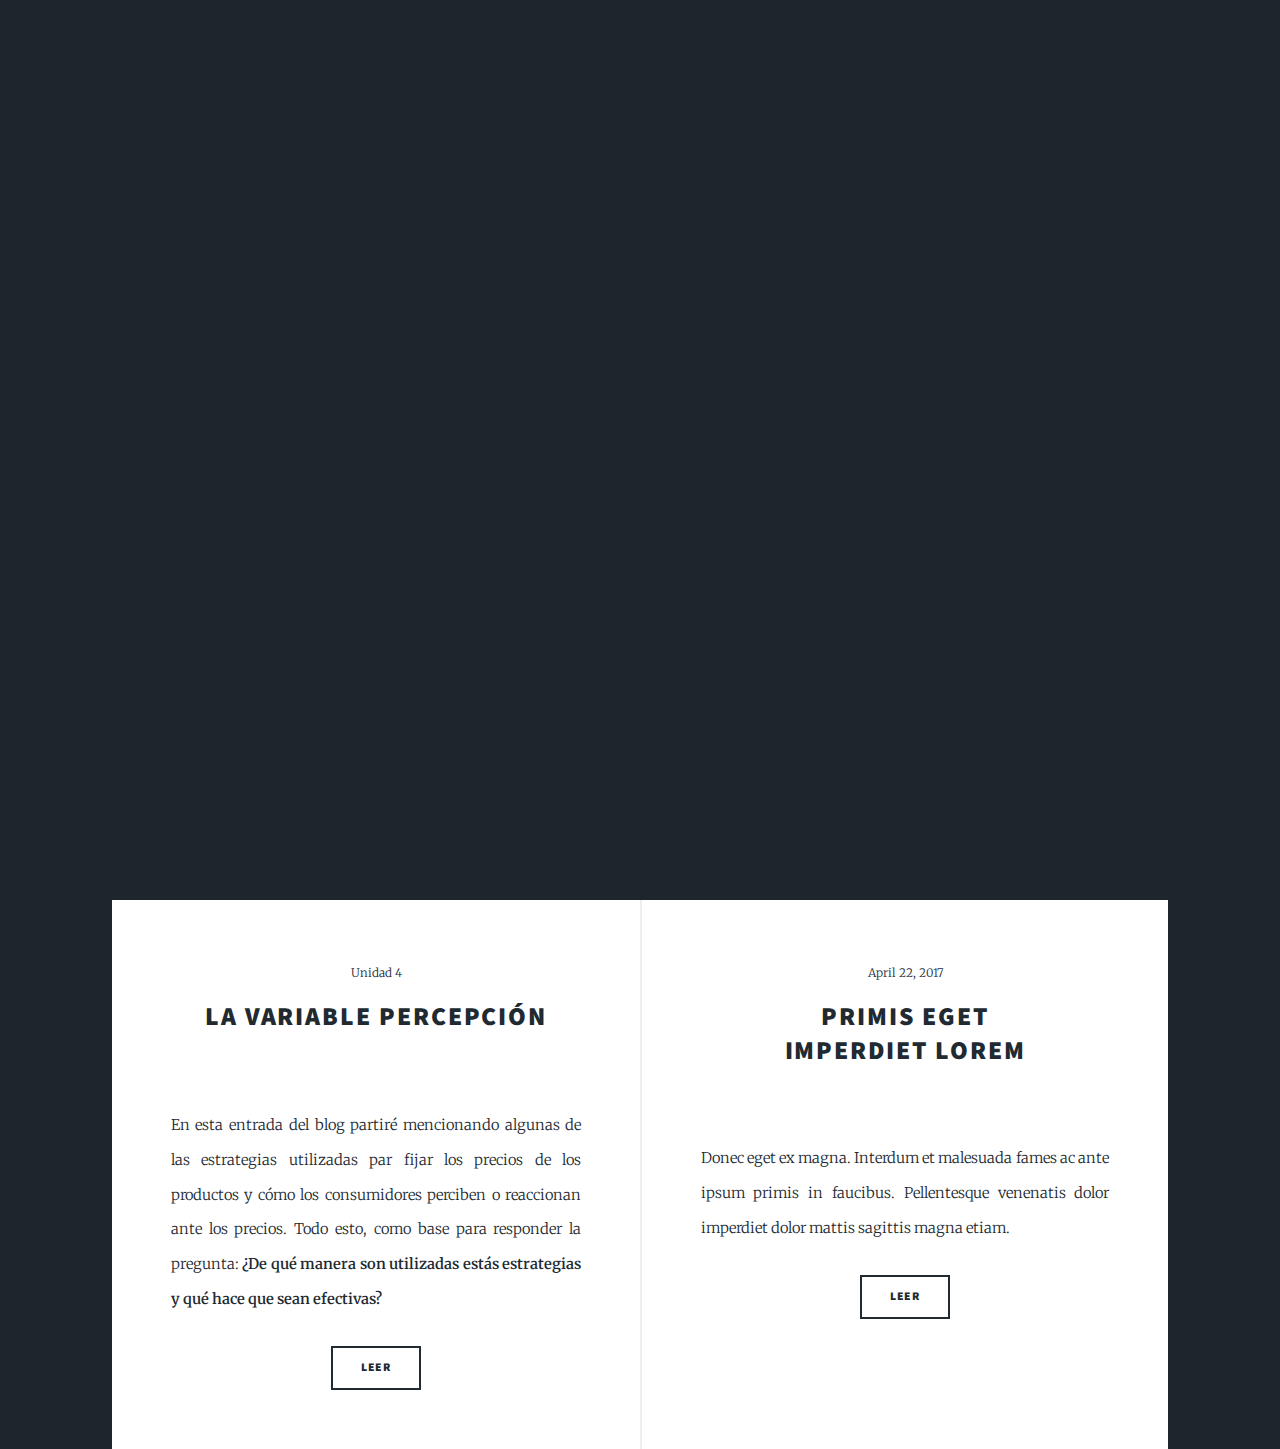
==== index.html @ 3e62e1c7 "begin writing a post" ====
<!DOCTYPE html>
<!--
	Massively by HTML5 UP
	html5up.net | @ajlkn
	Free for personal and commercial use under the CCA 3.0 license (html5up.net/license)
-->
<html>
  <head>
    <title>Laura Salazar</title>
    <meta charset="utf-8" />
    <meta
      name="viewport"
      content="width=device-width, initial-scale=1, user-scalable=no"
    />
    <link rel="stylesheet" href="assets/css/main.css" />
    <noscript
      ><link rel="stylesheet" href="assets/css/noscript.css"
    /></noscript>
  </head>
  <body class="is-preload">
    <!-- Wrapper -->
    <div id="wrapper" class="fade-in">
      <!-- Intro -->
      <div id="intro">
        <h1>
          Psicología y consumo
		</h1>
		<h2>Bitácora</h2>
        <p>
          <i>Laura Salazar</i> 
        </p>
        <ul class="actions">
          <li>
            <a
              href="#header"
              class="button icon solid solo fa-arrow-down scrolly"
              >Leer</a
            >
          </li>
        </ul>
      </div>

      <!-- Header -->
      <header id="header">
        <a href="index.html" class="logo">Bitácora</a>
      </header>

      <!-- Nav -->
      <nav id="nav">
        <ul class="links">
          <li class="active"><a href="index.html">This is Massively</a></li>
          <li><a href="generic.html">Generic Page</a></li>
        </ul>
        <ul class="icons">
          <li>
            <a href="#" class="icon brands fa-facebook-f"
              ><span class="label">Facebook</span></a
            >
          </li>
          <li>
            <a href="#" class="icon brands fa-instagram"
              ><span class="label">Instagram</span></a
            >
          </li>
          <li>
            <a href="#" class="icon brands fa-behance"
              ><span class="label">Behance</span></a
            >
          </li>
        </ul>
      </nav>

      <!-- Main -->
      <div id="main">
        <!-- Posts -->
        <section class="posts">
          <article>
            <header>
              <span class="date">Unidad 4</span>
              <h2>
                <a href="percepcion.html"
                  >La variable percepción<br />
                  </a
                >
              </h2>
            </header>
            <a href="percepcion.html" class="image fit"
              ><img src="images/pic02.jpg" alt=""
            /></a>
            <p>
              En esta entrada del blog partiré mencionando algunas de las estrategias utilizadas par fijar los precios de los productos y cómo los consumidores perciben o reaccionan ante los precios. Todo esto, como base para responder la pregunta:
              <strong>
              ¿De qué manera son utilizadas estás estrategias y qué hace que sean efectivas?</strong>

            </p>
            <ul class="actions special">
              <li><a href="percepcion.html" class="button">Leer</a></li>
            </ul>
          </article>
          <article>
            <header>
              <span class="date">April 22, 2017</span>
              <h2>
                <a href="#"
                  >Primis eget<br />
                  imperdiet lorem</a
                >
              </h2>
            </header>
            <a href="#" class="image fit"
              ><img src="images/pic03.jpg" alt=""
            /></a>
            <p>
              Donec eget ex magna. Interdum et malesuada fames ac ante ipsum
              primis in faucibus. Pellentesque venenatis dolor imperdiet dolor
              mattis sagittis magna etiam.
            </p>
            <ul class="actions special">
              <li><a href="#" class="button">Leer</a></li>
            </ul>
          </article>
        </section>

        <!-- Footer -->

    <!-- Scripts -->
    <script src="assets/js/jquery.min.js"></script>
    <script src="assets/js/jquery.scrollex.min.js"></script>
    <script src="assets/js/jquery.scrolly.min.js"></script>
    <script src="assets/js/browser.min.js"></script>
    <script src="assets/js/breakpoints.min.js"></script>
    <script src="assets/js/util.js"></script>
    <script src="assets/js/main.js"></script>
  </body>
</html>
---- assets/css/main.css ----
@import url(fontawesome-all.min.css);
@import url("https://fonts.googleapis.com/css?family=Merriweather:300,700,300italic,700italic|Source+Sans+Pro:900");

/*
	Massively by HTML5 UP
	html5up.net | @ajlkn
	Free for personal and commercial use under the CCA 3.0 license (html5up.net/license)
*/

html, body, div, span, applet, object,
iframe, h1, h2, h3, h4, h5, h6, p, blockquote,
pre, a, abbr, acronym, address, big, cite,
code, del, dfn, em, img, ins, kbd, q, s, samp,
small, strike, strong, sub, sup, tt, var, b,
u, i, center, dl, dt, dd, ol, ul, li, fieldset,
form, label, legend, table, caption, tbody,
tfoot, thead, tr, th, td, article, aside,
canvas, details, embed, figure, figcaption,
footer, header, hgroup, menu, nav, output, ruby,
section, summary, time, mark, audio, video {
	margin: 0;
	padding: 0;
	border: 0;
	font-size: 100%;
	font: inherit;
	vertical-align: baseline;}

article, aside, details, figcaption, figure,
footer, header, hgroup, menu, nav, section {
	display: block;}

body {
	line-height: 1;
}

ol, ul {
	list-style: none;
}

blockquote, q {
	quotes: none;
}

	blockquote:before, blockquote:after, q:before, q:after {
		content: '';
		content: none;
	}

table {
	border-collapse: collapse;
	border-spacing: 0;
}

body {
	-webkit-text-size-adjust: none;
}

mark {
	background-color: transparent;
	color: inherit;
}

input::-moz-focus-inner {
	border: 0;
	padding: 0;
}

input, select, textarea {
	-moz-appearance: none;
	-webkit-appearance: none;
	-ms-appearance: none;
	appearance: none;
}

/* Basic */

	@-ms-viewport {
		width: device-width;
	}

	body {
		-ms-overflow-style: scrollbar;
	}

	@media screen and (max-width: 480px) {

		html, body {
			min-width: 320px;
		}

	}

	html {
		box-sizing: border-box;
	}

	*, *:before, *:after {
		box-sizing: inherit;
	}

	body {
		background-color: #1e252d;
	}

		body.is-preload *, body.is-preload *:before, body.is-preload *:after {
			-moz-animation: none !important;
			-webkit-animation: none !important;
			-ms-animation: none !important;
			animation: none !important;
			-moz-transition: none !important;
			-webkit-transition: none !important;
			-ms-transition: none !important;
			transition: none !important;
		}

/* Type */

	html {
		font-size: 16pt;
	}

		@media screen and (max-width: 1680px) {

			html {
				font-size: 12pt;
			}

		}

		@media screen and (max-width: 1280px) {

			html {
				font-size: 11pt;
			}

		}

		@media screen and (max-width: 360px) {

			html {
				font-size: 10pt;
			}

		}

	body {
		color: #212931;
	}

	body, input, select, textarea {
		font-family: "Merriweather", Georgia, serif;
		font-weight: 300;
		font-size: 1rem;
		line-height: 2.375;
	}

	a {
		-moz-transition: color 0.2s ease-in-out, background-color 0.2s ease-in-out, border-color 0.2s ease-in-out, box-shadow 0.2s ease-in-out;
		-webkit-transition: color 0.2s ease-in-out, background-color 0.2s ease-in-out, border-color 0.2s ease-in-out, box-shadow 0.2s ease-in-out;
		-ms-transition: color 0.2s ease-in-out, background-color 0.2s ease-in-out, border-color 0.2s ease-in-out, box-shadow 0.2s ease-in-out;
		transition: color 0.2s ease-in-out, background-color 0.2s ease-in-out, border-color 0.2s ease-in-out, box-shadow 0.2s ease-in-out;
		border-bottom: dotted 1px;
		text-decoration: none;
	}

		a:hover {
			border-bottom-color: transparent;
		}

	strong, b {
		font-weight: 600;
	}

	em, i {
		font-style: italic;
	}

	p {
		text-align: justify;
		margin: 0 0 2rem 0;
	}

	h1, h2, h3, h4, h5, h6 {
		font-family: "Source Sans Pro", Helvetica, sans-serif;
		font-weight: 900;
		line-height: 1.5;
		letter-spacing: 0.075em;
		text-transform: uppercase;
		margin: 0 0 1rem 0;
	}

		h1 a, h2 a, h3 a, h4 a, h5 a, h6 a {
			border-bottom: 0;
			color: inherit;
			text-decoration: none;
		}

	h1 {
		font-size: 4rem;
		line-height: 1.1;
		margin: 0 0 2rem 0;
	}

	h2 {
		font-size: 1.75rem;
		line-height: 1.3;
		margin: 0 0 1.5rem 0;
	}

	h3 {
		font-size: 1.25rem;
		margin: 0 0 1.5rem 0;
	}

	h4 {
		font-size: 1rem;
	}

	h5 {
		font-size: 0.9rem;
	}

	h6 {
		font-size: 0.8rem;
	}

	sub {
		font-size: 0.8rem;
		position: relative;
		top: 0.5rem;
	}

	sup {
		font-size: 0.8rem;
		position: relative;
		top: -0.5rem;
	}

	blockquote {
		border-left: solid 4px;
		font-style: italic;
		margin: 0 0 2rem 0;
		padding: 0.5rem 0 0.5rem 2rem;
	}

	code {
		border: solid 2px;
		font-family: "Courier New", monospace;
		font-size: 0.9rem;
		margin: 0 0.25rem;
		padding: 0.25rem 0.65rem;
	}

	pre {
		-webkit-overflow-scrolling: touch;
		font-family: "Courier New", monospace;
		font-size: 0.9rem;
		margin: 0 0 2rem 0;
	}

		pre code {
			display: block;
			line-height: 1.75;
			padding: 1rem 1.5rem;
			overflow-x: auto;
		}

	hr {
		border: 0;
		border-bottom: solid 2px;
		margin: 3rem 0;
	}

		hr.major {
			margin: 5rem 0;
		}

	.align-left {
		text-align: left;
	}

	.align-center {
		text-align: center;
	}

	.align-right {
		text-align: right;
	}

	input, select, textarea {
		color: #212931;
	}

	a {
		color: #212931;
		border-bottom-color: rgba(33, 41, 49, 0.5);
	}

		a:hover {
			border-bottom-color: transparent;
			color: #18bfef !important;
		}

	strong, b {
		color: #212931;
	}

	h1, h2, h3, h4, h5, h6 {
		color: #212931;
	}

	blockquote {
		border-left-color: #eeeeee;
	}

	code {
		background: rgba(220, 220, 220, 0.25);
		border-color: #eeeeee;
	}

	hr {
		border-bottom-color: #eeeeee;
	}

/* Row */

	.row {
		display: flex;
		flex-wrap: wrap;
		box-sizing: border-box;
		align-items: stretch;
	}

		.row > * {
			box-sizing: border-box;
		}

		.row.gtr-uniform > * > :last-child {
			margin-bottom: 0;
		}

		.row.aln-left {
			justify-content: flex-start;
		}

		.row.aln-center {
			justify-content: center;
		}

		.row.aln-right {
			justify-content: flex-end;
		}

		.row.aln-top {
			align-items: flex-start;
		}

		.row.aln-middle {
			align-items: center;
		}

		.row.aln-bottom {
			align-items: flex-end;
		}

		.row > .imp {
			order: -1;
		}

		.row > .col-1 {
			width: 8.33333%;
		}

		.row > .off-1 {
			margin-left: 8.33333%;
		}

		.row > .col-2 {
			width: 16.66667%;
		}

		.row > .off-2 {
			margin-left: 16.66667%;
		}

		.row > .col-3 {
			width: 25%;
		}

		.row > .off-3 {
			margin-left: 25%;
		}

		.row > .col-4 {
			width: 33.33333%;
		}

		.row > .off-4 {
			margin-left: 33.33333%;
		}

		.row > .col-5 {
			width: 41.66667%;
		}

		.row > .off-5 {
			margin-left: 41.66667%;
		}

		.row > .col-6 {
			width: 50%;
		}

		.row > .off-6 {
			margin-left: 50%;
		}

		.row > .col-7 {
			width: 58.33333%;
		}

		.row > .off-7 {
			margin-left: 58.33333%;
		}

		.row > .col-8 {
			width: 66.66667%;
		}

		.row > .off-8 {
			margin-left: 66.66667%;
		}

		.row > .col-9 {
			width: 75%;
		}

		.row > .off-9 {
			margin-left: 75%;
		}

		.row > .col-10 {
			width: 83.33333%;
		}

		.row > .off-10 {
			margin-left: 83.33333%;
		}

		.row > .col-11 {
			width: 91.66667%;
		}

		.row > .off-11 {
			margin-left: 91.66667%;
		}

		.row > .col-12 {
			width: 100%;
		}

		.row > .off-12 {
			margin-left: 100%;
		}

		.row.gtr-0 {
			margin-top: 0;
			margin-left: 0rem;
		}

			.row.gtr-0 > * {
				padding: 0 0 0 0rem;
			}

			.row.gtr-0.gtr-uniform {
				margin-top: 0rem;
			}

				.row.gtr-0.gtr-uniform > * {
					padding-top: 0rem;
				}

		.row.gtr-25 {
			margin-top: 0;
			margin-left: -0.375rem;
		}

			.row.gtr-25 > * {
				padding: 0 0 0 0.375rem;
			}

			.row.gtr-25.gtr-uniform {
				margin-top: -0.375rem;
			}

				.row.gtr-25.gtr-uniform > * {
					padding-top: 0.375rem;
				}

		.row.gtr-50 {
			margin-top: 0;
			margin-left: -0.75rem;
		}

			.row.gtr-50 > * {
				padding: 0 0 0 0.75rem;
			}

			.row.gtr-50.gtr-uniform {
				margin-top: -0.75rem;
			}

				.row.gtr-50.gtr-uniform > * {
					padding-top: 0.75rem;
				}

		.row {
			margin-top: 0;
			margin-left: -1.5rem;
		}

			.row > * {
				padding: 0 0 0 1.5rem;
			}

			.row.gtr-uniform {
				margin-top: -1.5rem;
			}

				.row.gtr-uniform > * {
					padding-top: 1.5rem;
				}

		.row.gtr-150 {
			margin-top: 0;
			margin-left: -2.25rem;
		}

			.row.gtr-150 > * {
				padding: 0 0 0 2.25rem;
			}

			.row.gtr-150.gtr-uniform {
				margin-top: -2.25rem;
			}

				.row.gtr-150.gtr-uniform > * {
					padding-top: 2.25rem;
				}

		.row.gtr-200 {
			margin-top: 0;
			margin-left: -3rem;
		}

			.row.gtr-200 > * {
				padding: 0 0 0 3rem;
			}

			.row.gtr-200.gtr-uniform {
				margin-top: -3rem;
			}

				.row.gtr-200.gtr-uniform > * {
					padding-top: 3rem;
				}

		@media screen and (max-width: 1680px) {

			.row {
				display: flex;
				flex-wrap: wrap;
				box-sizing: border-box;
				align-items: stretch;
			}

				.row > * {
					box-sizing: border-box;
				}

				.row.gtr-uniform > * > :last-child {
					margin-bottom: 0;
				}

				.row.aln-left {
					justify-content: flex-start;
				}

				.row.aln-center {
					justify-content: center;
				}

				.row.aln-right {
					justify-content: flex-end;
				}

				.row.aln-top {
					align-items: flex-start;
				}

				.row.aln-middle {
					align-items: center;
				}

				.row.aln-bottom {
					align-items: flex-end;
				}

				.row > .imp-xlarge {
					order: -1;
				}

				.row > .col-1-xlarge {
					width: 8.33333%;
				}

				.row > .off-1-xlarge {
					margin-left: 8.33333%;
				}

				.row > .col-2-xlarge {
					width: 16.66667%;
				}

				.row > .off-2-xlarge {
					margin-left: 16.66667%;
				}

				.row > .col-3-xlarge {
					width: 25%;
				}

				.row > .off-3-xlarge {
					margin-left: 25%;
				}

				.row > .col-4-xlarge {
					width: 33.33333%;
				}

				.row > .off-4-xlarge {
					margin-left: 33.33333%;
				}

				.row > .col-5-xlarge {
					width: 41.66667%;
				}

				.row > .off-5-xlarge {
					margin-left: 41.66667%;
				}

				.row > .col-6-xlarge {
					width: 50%;
				}

				.row > .off-6-xlarge {
					margin-left: 50%;
				}

				.row > .col-7-xlarge {
					width: 58.33333%;
				}

				.row > .off-7-xlarge {
					margin-left: 58.33333%;
				}

				.row > .col-8-xlarge {
					width: 66.66667%;
				}

				.row > .off-8-xlarge {
					margin-left: 66.66667%;
				}

				.row > .col-9-xlarge {
					width: 75%;
				}

				.row > .off-9-xlarge {
					margin-left: 75%;
				}

				.row > .col-10-xlarge {
					width: 83.33333%;
				}

				.row > .off-10-xlarge {
					margin-left: 83.33333%;
				}

				.row > .col-11-xlarge {
					width: 91.66667%;
				}

				.row > .off-11-xlarge {
					margin-left: 91.66667%;
				}

				.row > .col-12-xlarge {
					width: 100%;
				}

				.row > .off-12-xlarge {
					margin-left: 100%;
				}

				.row.gtr-0 {
					margin-top: 0;
					margin-left: 0rem;
				}

					.row.gtr-0 > * {
						padding: 0 0 0 0rem;
					}

					.row.gtr-0.gtr-uniform {
						margin-top: 0rem;
					}

						.row.gtr-0.gtr-uniform > * {
							padding-top: 0rem;
						}

				.row.gtr-25 {
					margin-top: 0;
					margin-left: -0.375rem;
				}

					.row.gtr-25 > * {
						padding: 0 0 0 0.375rem;
					}

					.row.gtr-25.gtr-uniform {
						margin-top: -0.375rem;
					}

						.row.gtr-25.gtr-uniform > * {
							padding-top: 0.375rem;
						}

				.row.gtr-50 {
					margin-top: 0;
					margin-left: -0.75rem;
				}

					.row.gtr-50 > * {
						padding: 0 0 0 0.75rem;
					}

					.row.gtr-50.gtr-uniform {
						margin-top: -0.75rem;
					}

						.row.gtr-50.gtr-uniform > * {
							padding-top: 0.75rem;
						}

				.row {
					margin-top: 0;
					margin-left: -1.5rem;
				}

					.row > * {
						padding: 0 0 0 1.5rem;
					}

					.row.gtr-uniform {
						margin-top: -1.5rem;
					}

						.row.gtr-uniform > * {
							padding-top: 1.5rem;
						}

				.row.gtr-150 {
					margin-top: 0;
					margin-left: -2.25rem;
				}

					.row.gtr-150 > * {
						padding: 0 0 0 2.25rem;
					}

					.row.gtr-150.gtr-uniform {
						margin-top: -2.25rem;
					}

						.row.gtr-150.gtr-uniform > * {
							padding-top: 2.25rem;
						}

				.row.gtr-200 {
					margin-top: 0;
					margin-left: -3rem;
				}

					.row.gtr-200 > * {
						padding: 0 0 0 3rem;
					}

					.row.gtr-200.gtr-uniform {
						margin-top: -3rem;
					}

						.row.gtr-200.gtr-uniform > * {
							padding-top: 3rem;
						}

		}

		@media screen and (max-width: 1280px) {

			.row {
				display: flex;
				flex-wrap: wrap;
				box-sizing: border-box;
				align-items: stretch;
			}

				.row > * {
					box-sizing: border-box;
				}

				.row.gtr-uniform > * > :last-child {
					margin-bottom: 0;
				}

				.row.aln-left {
					justify-content: flex-start;
				}

				.row.aln-center {
					justify-content: center;
				}

				.row.aln-right {
					justify-content: flex-end;
				}

				.row.aln-top {
					align-items: flex-start;
				}

				.row.aln-middle {
					align-items: center;
				}

				.row.aln-bottom {
					align-items: flex-end;
				}

				.row > .imp-large {
					order: -1;
				}

				.row > .col-1-large {
					width: 8.33333%;
				}

				.row > .off-1-large {
					margin-left: 8.33333%;
				}

				.row > .col-2-large {
					width: 16.66667%;
				}

				.row > .off-2-large {
					margin-left: 16.66667%;
				}

				.row > .col-3-large {
					width: 25%;
				}

				.row > .off-3-large {
					margin-left: 25%;
				}

				.row > .col-4-large {
					width: 33.33333%;
				}

				.row > .off-4-large {
					margin-left: 33.33333%;
				}

				.row > .col-5-large {
					width: 41.66667%;
				}

				.row > .off-5-large {
					margin-left: 41.66667%;
				}

				.row > .col-6-large {
					width: 50%;
				}

				.row > .off-6-large {
					margin-left: 50%;
				}

				.row > .col-7-large {
					width: 58.33333%;
				}

				.row > .off-7-large {
					margin-left: 58.33333%;
				}

				.row > .col-8-large {
					width: 66.66667%;
				}

				.row > .off-8-large {
					margin-left: 66.66667%;
				}

				.row > .col-9-large {
					width: 75%;
				}

				.row > .off-9-large {
					margin-left: 75%;
				}

				.row > .col-10-large {
					width: 83.33333%;
				}

				.row > .off-10-large {
					margin-left: 83.33333%;
				}

				.row > .col-11-large {
					width: 91.66667%;
				}

				.row > .off-11-large {
					margin-left: 91.66667%;
				}

				.row > .col-12-large {
					width: 100%;
				}

				.row > .off-12-large {
					margin-left: 100%;
				}

				.row.gtr-0 {
					margin-top: 0;
					margin-left: 0rem;
				}

					.row.gtr-0 > * {
						padding: 0 0 0 0rem;
					}

					.row.gtr-0.gtr-uniform {
						margin-top: 0rem;
					}

						.row.gtr-0.gtr-uniform > * {
							padding-top: 0rem;
						}

				.row.gtr-25 {
					margin-top: 0;
					margin-left: -0.375rem;
				}

					.row.gtr-25 > * {
						padding: 0 0 0 0.375rem;
					}

					.row.gtr-25.gtr-uniform {
						margin-top: -0.375rem;
					}

						.row.gtr-25.gtr-uniform > * {
							padding-top: 0.375rem;
						}

				.row.gtr-50 {
					margin-top: 0;
					margin-left: -0.75rem;
				}

					.row.gtr-50 > * {
						padding: 0 0 0 0.75rem;
					}

					.row.gtr-50.gtr-uniform {
						margin-top: -0.75rem;
					}

						.row.gtr-50.gtr-uniform > * {
							padding-top: 0.75rem;
						}

				.row {
					margin-top: 0;
					margin-left: -1.5rem;
				}

					.row > * {
						padding: 0 0 0 1.5rem;
					}

					.row.gtr-uniform {
						margin-top: -1.5rem;
					}

						.row.gtr-uniform > * {
							padding-top: 1.5rem;
						}

				.row.gtr-150 {
					margin-top: 0;
					margin-left: -2.25rem;
				}

					.row.gtr-150 > * {
						padding: 0 0 0 2.25rem;
					}

					.row.gtr-150.gtr-uniform {
						margin-top: -2.25rem;
					}

						.row.gtr-150.gtr-uniform > * {
							padding-top: 2.25rem;
						}

				.row.gtr-200 {
					margin-top: 0;
					margin-left: -3rem;
				}

					.row.gtr-200 > * {
						padding: 0 0 0 3rem;
					}

					.row.gtr-200.gtr-uniform {
						margin-top: -3rem;
					}

						.row.gtr-200.gtr-uniform > * {
							padding-top: 3rem;
						}

		}

		@media screen and (max-width: 980px) {

			.row {
				display: flex;
				flex-wrap: wrap;
				box-sizing: border-box;
				align-items: stretch;
			}

				.row > * {
					box-sizing: border-box;
				}

				.row.gtr-uniform > * > :last-child {
					margin-bottom: 0;
				}

				.row.aln-left {
					justify-content: flex-start;
				}

				.row.aln-center {
					justify-content: center;
				}

				.row.aln-right {
					justify-content: flex-end;
				}

				.row.aln-top {
					align-items: flex-start;
				}

				.row.aln-middle {
					align-items: center;
				}

				.row.aln-bottom {
					align-items: flex-end;
				}

				.row > .imp-medium {
					order: -1;
				}

				.row > .col-1-medium {
					width: 8.33333%;
				}

				.row > .off-1-medium {
					margin-left: 8.33333%;
				}

				.row > .col-2-medium {
					width: 16.66667%;
				}

				.row > .off-2-medium {
					margin-left: 16.66667%;
				}

				.row > .col-3-medium {
					width: 25%;
				}

				.row > .off-3-medium {
					margin-left: 25%;
				}

				.row > .col-4-medium {
					width: 33.33333%;
				}

				.row > .off-4-medium {
					margin-left: 33.33333%;
				}

				.row > .col-5-medium {
					width: 41.66667%;
				}

				.row > .off-5-medium {
					margin-left: 41.66667%;
				}

				.row > .col-6-medium {
					width: 50%;
				}

				.row > .off-6-medium {
					margin-left: 50%;
				}

				.row > .col-7-medium {
					width: 58.33333%;
				}

				.row > .off-7-medium {
					margin-left: 58.33333%;
				}

				.row > .col-8-medium {
					width: 66.66667%;
				}

				.row > .off-8-medium {
					margin-left: 66.66667%;
				}

				.row > .col-9-medium {
					width: 75%;
				}

				.row > .off-9-medium {
					margin-left: 75%;
				}

				.row > .col-10-medium {
					width: 83.33333%;
				}

				.row > .off-10-medium {
					margin-left: 83.33333%;
				}

				.row > .col-11-medium {
					width: 91.66667%;
				}

				.row > .off-11-medium {
					margin-left: 91.66667%;
				}

				.row > .col-12-medium {
					width: 100%;
				}

				.row > .off-12-medium {
					margin-left: 100%;
				}

				.row.gtr-0 {
					margin-top: 0;
					margin-left: 0rem;
				}

					.row.gtr-0 > * {
						padding: 0 0 0 0rem;
					}

					.row.gtr-0.gtr-uniform {
						margin-top: 0rem;
					}

						.row.gtr-0.gtr-uniform > * {
							padding-top: 0rem;
						}

				.row.gtr-25 {
					margin-top: 0;
					margin-left: -0.375rem;
				}

					.row.gtr-25 > * {
						padding: 0 0 0 0.375rem;
					}

					.row.gtr-25.gtr-uniform {
						margin-top: -0.375rem;
					}

						.row.gtr-25.gtr-uniform > * {
							padding-top: 0.375rem;
						}

				.row.gtr-50 {
					margin-top: 0;
					margin-left: -0.75rem;
				}

					.row.gtr-50 > * {
						padding: 0 0 0 0.75rem;
					}

					.row.gtr-50.gtr-uniform {
						margin-top: -0.75rem;
					}

						.row.gtr-50.gtr-uniform > * {
							padding-top: 0.75rem;
						}

				.row {
					margin-top: 0;
					margin-left: -1.5rem;
				}

					.row > * {
						padding: 0 0 0 1.5rem;
					}

					.row.gtr-uniform {
						margin-top: -1.5rem;
					}

						.row.gtr-uniform > * {
							padding-top: 1.5rem;
						}

				.row.gtr-150 {
					margin-top: 0;
					margin-left: -2.25rem;
				}

					.row.gtr-150 > * {
						padding: 0 0 0 2.25rem;
					}

					.row.gtr-150.gtr-uniform {
						margin-top: -2.25rem;
					}

						.row.gtr-150.gtr-uniform > * {
							padding-top: 2.25rem;
						}

				.row.gtr-200 {
					margin-top: 0;
					margin-left: -3rem;
				}

					.row.gtr-200 > * {
						padding: 0 0 0 3rem;
					}

					.row.gtr-200.gtr-uniform {
						margin-top: -3rem;
					}

						.row.gtr-200.gtr-uniform > * {
							padding-top: 3rem;
						}

		}

		@media screen and (max-width: 736px) {

			.row {
				display: flex;
				flex-wrap: wrap;
				box-sizing: border-box;
				align-items: stretch;
			}

				.row > * {
					box-sizing: border-box;
				}

				.row.gtr-uniform > * > :last-child {
					margin-bottom: 0;
				}

				.row.aln-left {
					justify-content: flex-start;
				}

				.row.aln-center {
					justify-content: center;
				}

				.row.aln-right {
					justify-content: flex-end;
				}

				.row.aln-top {
					align-items: flex-start;
				}

				.row.aln-middle {
					align-items: center;
				}

				.row.aln-bottom {
					align-items: flex-end;
				}

				.row > .imp-small {
					order: -1;
				}

				.row > .col-1-small {
					width: 8.33333%;
				}

				.row > .off-1-small {
					margin-left: 8.33333%;
				}

				.row > .col-2-small {
					width: 16.66667%;
				}

				.row > .off-2-small {
					margin-left: 16.66667%;
				}

				.row > .col-3-small {
					width: 25%;
				}

				.row > .off-3-small {
					margin-left: 25%;
				}

				.row > .col-4-small {
					width: 33.33333%;
				}

				.row > .off-4-small {
					margin-left: 33.33333%;
				}

				.row > .col-5-small {
					width: 41.66667%;
				}

				.row > .off-5-small {
					margin-left: 41.66667%;
				}

				.row > .col-6-small {
					width: 50%;
				}

				.row > .off-6-small {
					margin-left: 50%;
				}

				.row > .col-7-small {
					width: 58.33333%;
				}

				.row > .off-7-small {
					margin-left: 58.33333%;
				}

				.row > .col-8-small {
					width: 66.66667%;
				}

				.row > .off-8-small {
					margin-left: 66.66667%;
				}

				.row > .col-9-small {
					width: 75%;
				}

				.row > .off-9-small {
					margin-left: 75%;
				}

				.row > .col-10-small {
					width: 83.33333%;
				}

				.row > .off-10-small {
					margin-left: 83.33333%;
				}

				.row > .col-11-small {
					width: 91.66667%;
				}

				.row > .off-11-small {
					margin-left: 91.66667%;
				}

				.row > .col-12-small {
					width: 100%;
				}

				.row > .off-12-small {
					margin-left: 100%;
				}

				.row.gtr-0 {
					margin-top: 0;
					margin-left: 0rem;
				}

					.row.gtr-0 > * {
						padding: 0 0 0 0rem;
					}

					.row.gtr-0.gtr-uniform {
						margin-top: 0rem;
					}

						.row.gtr-0.gtr-uniform > * {
							padding-top: 0rem;
						}

				.row.gtr-25 {
					margin-top: 0;
					margin-left: -0.375rem;
				}

					.row.gtr-25 > * {
						padding: 0 0 0 0.375rem;
					}

					.row.gtr-25.gtr-uniform {
						margin-top: -0.375rem;
					}

						.row.gtr-25.gtr-uniform > * {
							padding-top: 0.375rem;
						}

				.row.gtr-50 {
					margin-top: 0;
					margin-left: -0.75rem;
				}

					.row.gtr-50 > * {
						padding: 0 0 0 0.75rem;
					}

					.row.gtr-50.gtr-uniform {
						margin-top: -0.75rem;
					}

						.row.gtr-50.gtr-uniform > * {
							padding-top: 0.75rem;
						}

				.row {
					margin-top: 0;
					margin-left: -1.5rem;
				}

					.row > * {
						padding: 0 0 0 1.5rem;
					}

					.row.gtr-uniform {
						margin-top: -1.5rem;
					}

						.row.gtr-uniform > * {
							padding-top: 1.5rem;
						}

				.row.gtr-150 {
					margin-top: 0;
					margin-left: -2.25rem;
				}

					.row.gtr-150 > * {
						padding: 0 0 0 2.25rem;
					}

					.row.gtr-150.gtr-uniform {
						margin-top: -2.25rem;
					}

						.row.gtr-150.gtr-uniform > * {
							padding-top: 2.25rem;
						}

				.row.gtr-200 {
					margin-top: 0;
					margin-left: -3rem;
				}

					.row.gtr-200 > * {
						padding: 0 0 0 3rem;
					}

					.row.gtr-200.gtr-uniform {
						margin-top: -3rem;
					}

						.row.gtr-200.gtr-uniform > * {
							padding-top: 3rem;
						}

		}

		@media screen and (max-width: 480px) {

			.row {
				display: flex;
				flex-wrap: wrap;
				box-sizing: border-box;
				align-items: stretch;
			}

				.row > * {
					box-sizing: border-box;
				}

				.row.gtr-uniform > * > :last-child {
					margin-bottom: 0;
				}

				.row.aln-left {
					justify-content: flex-start;
				}

				.row.aln-center {
					justify-content: center;
				}

				.row.aln-right {
					justify-content: flex-end;
				}

				.row.aln-top {
					align-items: flex-start;
				}

				.row.aln-middle {
					align-items: center;
				}

				.row.aln-bottom {
					align-items: flex-end;
				}

				.row > .imp-xsmall {
					order: -1;
				}

				.row > .col-1-xsmall {
					width: 8.33333%;
				}

				.row > .off-1-xsmall {
					margin-left: 8.33333%;
				}

				.row > .col-2-xsmall {
					width: 16.66667%;
				}

				.row > .off-2-xsmall {
					margin-left: 16.66667%;
				}

				.row > .col-3-xsmall {
					width: 25%;
				}

				.row > .off-3-xsmall {
					margin-left: 25%;
				}

				.row > .col-4-xsmall {
					width: 33.33333%;
				}

				.row > .off-4-xsmall {
					margin-left: 33.33333%;
				}

				.row > .col-5-xsmall {
					width: 41.66667%;
				}

				.row > .off-5-xsmall {
					margin-left: 41.66667%;
				}

				.row > .col-6-xsmall {
					width: 50%;
				}

				.row > .off-6-xsmall {
					margin-left: 50%;
				}

				.row > .col-7-xsmall {
					width: 58.33333%;
				}

				.row > .off-7-xsmall {
					margin-left: 58.33333%;
				}

				.row > .col-8-xsmall {
					width: 66.66667%;
				}

				.row > .off-8-xsmall {
					margin-left: 66.66667%;
				}

				.row > .col-9-xsmall {
					width: 75%;
				}

				.row > .off-9-xsmall {
					margin-left: 75%;
				}

				.row > .col-10-xsmall {
					width: 83.33333%;
				}

				.row > .off-10-xsmall {
					margin-left: 83.33333%;
				}

				.row > .col-11-xsmall {
					width: 91.66667%;
				}

				.row > .off-11-xsmall {
					margin-left: 91.66667%;
				}

				.row > .col-12-xsmall {
					width: 100%;
				}

				.row > .off-12-xsmall {
					margin-left: 100%;
				}

				.row.gtr-0 {
					margin-top: 0;
					margin-left: 0rem;
				}

					.row.gtr-0 > * {
						padding: 0 0 0 0rem;
					}

					.row.gtr-0.gtr-uniform {
						margin-top: 0rem;
					}

						.row.gtr-0.gtr-uniform > * {
							padding-top: 0rem;
						}

				.row.gtr-25 {
					margin-top: 0;
					margin-left: -0.375rem;
				}

					.row.gtr-25 > * {
						padding: 0 0 0 0.375rem;
					}

					.row.gtr-25.gtr-uniform {
						margin-top: -0.375rem;
					}

						.row.gtr-25.gtr-uniform > * {
							padding-top: 0.375rem;
						}

				.row.gtr-50 {
					margin-top: 0;
					margin-left: -0.75rem;
				}

					.row.gtr-50 > * {
						padding: 0 0 0 0.75rem;
					}

					.row.gtr-50.gtr-uniform {
						margin-top: -0.75rem;
					}

						.row.gtr-50.gtr-uniform > * {
							padding-top: 0.75rem;
						}

				.row {
					margin-top: 0;
					margin-left: -1.5rem;
				}

					.row > * {
						padding: 0 0 0 1.5rem;
					}

					.row.gtr-uniform {
						margin-top: -1.5rem;
					}

						.row.gtr-uniform > * {
							padding-top: 1.5rem;
						}

				.row.gtr-150 {
					margin-top: 0;
					margin-left: -2.25rem;
				}

					.row.gtr-150 > * {
						padding: 0 0 0 2.25rem;
					}

					.row.gtr-150.gtr-uniform {
						margin-top: -2.25rem;
					}

						.row.gtr-150.gtr-uniform > * {
							padding-top: 2.25rem;
						}

				.row.gtr-200 {
					margin-top: 0;
					margin-left: -3rem;
				}

					.row.gtr-200 > * {
						padding: 0 0 0 3rem;
					}

					.row.gtr-200.gtr-uniform {
						margin-top: -3rem;
					}

						.row.gtr-200.gtr-uniform > * {
							padding-top: 3rem;
						}

		}

		@media screen and (max-width: 360px) {

			.row {
				display: flex;
				flex-wrap: wrap;
				box-sizing: border-box;
				align-items: stretch;
			}

				.row > * {
					box-sizing: border-box;
				}

				.row.gtr-uniform > * > :last-child {
					margin-bottom: 0;
				}

				.row.aln-left {
					justify-content: flex-start;
				}

				.row.aln-center {
					justify-content: center;
				}

				.row.aln-right {
					justify-content: flex-end;
				}

				.row.aln-top {
					align-items: flex-start;
				}

				.row.aln-middle {
					align-items: center;
				}

				.row.aln-bottom {
					align-items: flex-end;
				}

				.row > .imp-xxsmall {
					order: -1;
				}

				.row > .col-1-xxsmall {
					width: 8.33333%;
				}

				.row > .off-1-xxsmall {
					margin-left: 8.33333%;
				}

				.row > .col-2-xxsmall {
					width: 16.66667%;
				}

				.row > .off-2-xxsmall {
					margin-left: 16.66667%;
				}

				.row > .col-3-xxsmall {
					width: 25%;
				}

				.row > .off-3-xxsmall {
					margin-left: 25%;
				}

				.row > .col-4-xxsmall {
					width: 33.33333%;
				}

				.row > .off-4-xxsmall {
					margin-left: 33.33333%;
				}

				.row > .col-5-xxsmall {
					width: 41.66667%;
				}

				.row > .off-5-xxsmall {
					margin-left: 41.66667%;
				}

				.row > .col-6-xxsmall {
					width: 50%;
				}

				.row > .off-6-xxsmall {
					margin-left: 50%;
				}

				.row > .col-7-xxsmall {
					width: 58.33333%;
				}

				.row > .off-7-xxsmall {
					margin-left: 58.33333%;
				}

				.row > .col-8-xxsmall {
					width: 66.66667%;
				}

				.row > .off-8-xxsmall {
					margin-left: 66.66667%;
				}

				.row > .col-9-xxsmall {
					width: 75%;
				}

				.row > .off-9-xxsmall {
					margin-left: 75%;
				}

				.row > .col-10-xxsmall {
					width: 83.33333%;
				}

				.row > .off-10-xxsmall {
					margin-left: 83.33333%;
				}

				.row > .col-11-xxsmall {
					width: 91.66667%;
				}

				.row > .off-11-xxsmall {
					margin-left: 91.66667%;
				}

				.row > .col-12-xxsmall {
					width: 100%;
				}

				.row > .off-12-xxsmall {
					margin-left: 100%;
				}

				.row.gtr-0 {
					margin-top: 0;
					margin-left: 0rem;
				}

					.row.gtr-0 > * {
						padding: 0 0 0 0rem;
					}

					.row.gtr-0.gtr-uniform {
						margin-top: 0rem;
					}

						.row.gtr-0.gtr-uniform > * {
							padding-top: 0rem;
						}

				.row.gtr-25 {
					margin-top: 0;
					margin-left: -0.375rem;
				}

					.row.gtr-25 > * {
						padding: 0 0 0 0.375rem;
					}

					.row.gtr-25.gtr-uniform {
						margin-top: -0.375rem;
					}

						.row.gtr-25.gtr-uniform > * {
							padding-top: 0.375rem;
						}

				.row.gtr-50 {
					margin-top: 0;
					margin-left: -0.75rem;
				}

					.row.gtr-50 > * {
						padding: 0 0 0 0.75rem;
					}

					.row.gtr-50.gtr-uniform {
						margin-top: -0.75rem;
					}

						.row.gtr-50.gtr-uniform > * {
							padding-top: 0.75rem;
						}

				.row {
					margin-top: 0;
					margin-left: -1.5rem;
				}

					.row > * {
						padding: 0 0 0 1.5rem;
					}

					.row.gtr-uniform {
						margin-top: -1.5rem;
					}

						.row.gtr-uniform > * {
							padding-top: 1.5rem;
						}

				.row.gtr-150 {
					margin-top: 0;
					margin-left: -2.25rem;
				}

					.row.gtr-150 > * {
						padding: 0 0 0 2.25rem;
					}

					.row.gtr-150.gtr-uniform {
						margin-top: -2.25rem;
					}

						.row.gtr-150.gtr-uniform > * {
							padding-top: 2.25rem;
						}

				.row.gtr-200 {
					margin-top: 0;
					margin-left: -3rem;
				}

					.row.gtr-200 > * {
						padding: 0 0 0 3rem;
					}

					.row.gtr-200.gtr-uniform {
						margin-top: -3rem;
					}

						.row.gtr-200.gtr-uniform > * {
							padding-top: 3rem;
						}

		}

/* Box */

	.box {
		border: solid 2px;
		margin-bottom: 2rem;
		padding: 1.5rem;
	}

		.box > :last-child,
		.box > :last-child > :last-child,
		.box > :last-child > :last-child > :last-child {
			margin-bottom: 0;
		}

		.box.alt {
			border: 0;
			border-radius: 0;
			padding: 0;
		}

	.box {
		border-color: #eeeeee;
	}

/* Button */

	input[type="submit"],
	input[type="reset"],
	input[type="button"],
	button,
	.button {
		-moz-appearance: none;
		-webkit-appearance: none;
		-ms-appearance: none;
		appearance: none;
		-moz-transition: background-color 0.2s ease-in-out, box-shadow 0.2s ease-in-out, color 0.2s ease-in-out;
		-webkit-transition: background-color 0.2s ease-in-out, box-shadow 0.2s ease-in-out, color 0.2s ease-in-out;
		-ms-transition: background-color 0.2s ease-in-out, box-shadow 0.2s ease-in-out, color 0.2s ease-in-out;
		transition: background-color 0.2s ease-in-out, box-shadow 0.2s ease-in-out, color 0.2s ease-in-out;
		border: 0;
		border-radius: 0;
		cursor: pointer;
		display: inline-block;
		font-family: "Source Sans Pro", Helvetica, sans-serif;
		font-size: 0.8rem;
		font-weight: 900;
		letter-spacing: 0.075em;
		height: 3rem;
		line-height: 3rem;
		padding: 0 2rem;
		text-align: center;
		text-decoration: none;
		text-transform: uppercase;
		white-space: nowrap;
	}

		input[type="submit"].icon:before,
		input[type="reset"].icon:before,
		input[type="button"].icon:before,
		button.icon:before,
		.button.icon:before {
			margin-right: 0.5rem;
		}

		input[type="submit"].icon.solo,
		input[type="reset"].icon.solo,
		input[type="button"].icon.solo,
		button.icon.solo,
		.button.icon.solo {
			position: relative;
			width: 4rem;
			height: 4rem;
			line-height: 4rem;
			border-radius: 4rem;
			text-indent: 4rem;
			overflow: hidden;
			padding: 0;
			white-space: nowrap;
		}

			input[type="submit"].icon.solo:before,
			input[type="reset"].icon.solo:before,
			input[type="button"].icon.solo:before,
			button.icon.solo:before,
			.button.icon.solo:before {
				position: absolute;
				display: block;
				top: 0;
				left: 0;
				width: inherit;
				height: inherit;
				line-height: inherit;
				font-size: 1.25rem;
				margin-right: 0;
				text-align: center;
				text-indent: 0;
			}

		input[type="submit"].fit,
		input[type="reset"].fit,
		input[type="button"].fit,
		button.fit,
		.button.fit {
			width: 100%;
		}

		input[type="submit"].small,
		input[type="reset"].small,
		input[type="button"].small,
		button.small,
		.button.small {
			font-size: 0.7rem;
			height: 2.5rem;
			line-height: 2.5rem;
			padding: 0 1.5rem;
		}

		input[type="submit"].large,
		input[type="reset"].large,
		input[type="button"].large,
		button.large,
		.button.large {
			font-size: 0.9rem;
			height: 3.5rem;
			line-height: 3.5rem;
			padding: 0 2.75rem;
		}

		@media screen and (max-width: 980px) {

			input[type="submit"],
			input[type="reset"],
			input[type="button"],
			button,
			.button {
				font-size: 0.9rem;
				height: 3.25rem;
				line-height: 3.25rem;
			}

				input[type="submit"].large,
				input[type="reset"].large,
				input[type="button"].large,
				button.large,
				.button.large {
					font-size: 1rem;
					height: 3.75rem;
					line-height: 3.75rem;
				}

		}

		input[type="submit"].disabled, input[type="submit"]:disabled,
		input[type="reset"].disabled,
		input[type="reset"]:disabled,
		input[type="button"].disabled,
		input[type="button"]:disabled,
		button.disabled,
		button:disabled,
		.button.disabled,
		.button:disabled {
			pointer-events: none;
			opacity: 0.25;
		}

	input[type="submit"],
	input[type="reset"],
	input[type="button"],
	button,
	.button {
		background-color: transparent;
		box-shadow: inset 0 0 0 2px #212931;
		color: #212931 !important;
	}

		input[type="submit"]:hover,
		input[type="reset"]:hover,
		input[type="button"]:hover,
		button:hover,
		.button:hover {
			box-shadow: inset 0 0 0 2px #18bfef;
			color: #18bfef !important;
		}

		input[type="submit"].primary,
		input[type="reset"].primary,
		input[type="button"].primary,
		button.primary,
		.button.primary {
			background-color: #212931;
			box-shadow: none;
			color: #ffffff !important;
		}

			input[type="submit"].primary:hover,
			input[type="reset"].primary:hover,
			input[type="button"].primary:hover,
			button.primary:hover,
			.button.primary:hover {
				background-color: #18bfef;
			}

/* Form */

	form {
		margin: 0 0 2rem 0;
	}

		form > :last-child {
			margin-bottom: 0;
		}

		form > .fields {
			display: -moz-flex;
			display: -webkit-flex;
			display: -ms-flex;
			display: flex;
			-moz-flex-wrap: wrap;
			-webkit-flex-wrap: wrap;
			-ms-flex-wrap: wrap;
			flex-wrap: wrap;
			width: calc(100% + 3rem);
			margin: -1.5rem 0 2rem -1.5rem;
		}

			form > .fields > .field {
				-moz-flex-grow: 0;
				-webkit-flex-grow: 0;
				-ms-flex-grow: 0;
				flex-grow: 0;
				-moz-flex-shrink: 0;
				-webkit-flex-shrink: 0;
				-ms-flex-shrink: 0;
				flex-shrink: 0;
				padding: 1.5rem 0 0 1.5rem;
				width: calc(100% - 1.5rem);
			}

				form > .fields > .field.half {
					width: calc(50% - 0.75rem);
				}

				form > .fields > .field.third {
					width: calc(100%/3 - 0.5rem);
				}

				form > .fields > .field.quarter {
					width: calc(25% - 0.375rem);
				}

		@media screen and (max-width: 480px) {

			form > .fields {
				width: calc(100% + 3rem);
				margin: -1.5rem 0 2rem -1.5rem;
			}

				form > .fields > .field {
					padding: 1.5rem 0 0 1.5rem;
					width: calc(100% - 1.5rem);
				}

					form > .fields > .field.half {
						width: calc(100% - 1.5rem);
					}

					form > .fields > .field.third {
						width: calc(100% - 1.5rem);
					}

					form > .fields > .field.quarter {
						width: calc(100% - 1.5rem);
					}

		}

	label {
		display: block;
		font-family: "Source Sans Pro", Helvetica, sans-serif;
		font-weight: 900;
		line-height: 1.5;
		letter-spacing: 0.075em;
		font-size: 0.8rem;
		text-transform: uppercase;
		margin: 0 0 0.75rem 0;
	}

		@media screen and (max-width: 980px) {

			label {
				font-size: 0.9rem;
			}

		}

	input[type="text"],
	input[type="password"],
	input[type="email"],
	select,
	textarea {
		-moz-appearance: none;
		-webkit-appearance: none;
		-ms-appearance: none;
		appearance: none;
		background: transparent;
		border-radius: 0;
		border: solid 2px;
		color: inherit;
		display: block;
		outline: 0;
		padding: 0 1rem;
		text-decoration: none;
		width: 100%;
	}

		input[type="text"]:invalid,
		input[type="password"]:invalid,
		input[type="email"]:invalid,
		select:invalid,
		textarea:invalid {
			box-shadow: none;
		}

	select {
		background-size: 1.25rem;
		background-repeat: no-repeat;
		background-position: calc(100% - 1rem) center;
		height: 3rem;
		padding-right: 3rem;
		text-overflow: ellipsis;
	}

		select:focus::-ms-value {
			background-color: transparent;
		}

		select::-ms-expand {
			display: none;
		}

	input[type="text"],
	input[type="password"],
	input[type="email"],
	select {
		height: 3rem;
	}

	textarea {
		padding: 0.75rem 1rem;
	}

	input[type="checkbox"],
	input[type="radio"] {
		-moz-appearance: none;
		-webkit-appearance: none;
		-ms-appearance: none;
		appearance: none;
		display: block;
		float: left;
		margin-right: -2rem;
		opacity: 0;
		width: 1rem;
		z-index: -1;
	}

		input[type="checkbox"] + label,
		input[type="radio"] + label {
			text-decoration: none;
			cursor: pointer;
			display: inline-block;
			font-size: 1rem;
			letter-spacing: 0;
			font-family: "Merriweather", Georgia, serif;
			text-transform: none;
			font-weight: 300;
			padding-left: 2.8rem;
			padding-right: 1rem;
			position: relative;
		}

			input[type="checkbox"] + label:before,
			input[type="radio"] + label:before {
				-moz-osx-font-smoothing: grayscale;
				-webkit-font-smoothing: antialiased;
				display: inline-block;
				font-style: normal;
				font-variant: normal;
				text-rendering: auto;
				line-height: 1;
				text-transform: none !important;
				font-family: 'Font Awesome 5 Free';
				font-weight: 900;
			}

			input[type="checkbox"] + label:before,
			input[type="radio"] + label:before {
				border-radius: 0;
				border: solid 2px;
				content: '';
				display: inline-block;
				font-size: 0.8rem;
				height: 1.8rem;
				left: 0;
				line-height: 1.65rem;
				position: absolute;
				text-align: center;
				top: -0.125rem;
				width: 1.8rem;
			}

		input[type="checkbox"]:checked + label:before,
		input[type="radio"]:checked + label:before {
			content: '\f00c';
		}

	input[type="checkbox"] + label:before {
		border-radius: 0;
	}

	input[type="radio"] + label:before {
		border-radius: 100%;
	}

	::-webkit-input-placeholder {
		opacity: 1.0;
	}

	:-moz-placeholder {
		opacity: 1.0;
	}

	::-moz-placeholder {
		opacity: 1.0;
	}

	:-ms-input-placeholder {
		opacity: 1.0;
	}

	label {
		color: #212931;
	}

	input[type="text"],
	input[type="password"],
	input[type="email"],
	select,
	textarea {
		border-color: #eeeeee;
	}

		input[type="text"]:focus,
		input[type="password"]:focus,
		input[type="email"]:focus,
		select:focus,
		textarea:focus {
			border-color: #18bfef;
		}

	select {
		background-image: url("data:image/svg+xml;charset=utf8,%3Csvg xmlns='http://www.w3.org/2000/svg' width='40' height='40' preserveAspectRatio='none' viewBox='0 0 40 40'%3E%3Cpath d='M9.4,12.3l10.4,10.4l10.4-10.4c0.2-0.2,0.5-0.4,0.9-0.4c0.3,0,0.6,0.1,0.9,0.4l3.3,3.3c0.2,0.2,0.4,0.5,0.4,0.9 c0,0.4-0.1,0.6-0.4,0.9L20.7,31.9c-0.2,0.2-0.5,0.4-0.9,0.4c-0.3,0-0.6-0.1-0.9-0.4L4.3,17.3c-0.2-0.2-0.4-0.5-0.4-0.9 c0-0.4,0.1-0.6,0.4-0.9l3.3-3.3c0.2-0.2,0.5-0.4,0.9-0.4S9.1,12.1,9.4,12.3z' fill='%23eeeeee' /%3E%3C/svg%3E");
	}

		select option {
			background-color: #ffffff;
			color: #212931;
		}

	.select-wrapper:before {
		color: #eeeeee;
	}

	input[type="checkbox"] + label,
	input[type="radio"] + label {
		color: #212931;
	}

		input[type="checkbox"] + label:before,
		input[type="radio"] + label:before {
			border-color: #eeeeee;
		}

	input[type="checkbox"]:checked + label:before,
	input[type="radio"]:checked + label:before {
		background-color: #212931;
		border-color: #212931;
		color: #ffffff;
	}

	input[type="checkbox"]:focus + label:before,
	input[type="radio"]:focus + label:before {
		border-color: #18bfef;
	}

	::-webkit-input-placeholder {
		color: #909498 !important;
	}

	:-moz-placeholder {
		color: #909498 !important;
	}

	::-moz-placeholder {
		color: #909498 !important;
	}

	:-ms-input-placeholder {
		color: #909498 !important;
	}

	.formerize-placeholder {
		color: #909498 !important;
	}

/* Icon */

	.icon {
		text-decoration: none;
		border-bottom: none;
		position: relative;
	}

		.icon:before {
			-moz-osx-font-smoothing: grayscale;
			-webkit-font-smoothing: antialiased;
			display: inline-block;
			font-style: normal;
			font-variant: normal;
			text-rendering: auto;
			line-height: 1;
			text-transform: none !important;
			font-family: 'Font Awesome 5 Free';
			font-weight: 400;
		}

		.icon > .label {
			display: none;
		}

		.icon:before {
			line-height: inherit;
		}

		.icon.solid:before {
			font-weight: 900;
		}

		.icon.brands:before {
			font-family: 'Font Awesome 5 Brands';
		}

/* Image */

	.image {
		border: 0;
		display: inline-block;
		position: relative;
	}

		.image img {
			display: block;
		}

		.image.left, .image.right {
			max-width: 40%;
		}

			.image.left img, .image.right img {
				width: 100%;
			}

		.image.left {
			float: left;
			margin: 0 2rem 2rem 0;
			top: 0.75rem;
		}

		.image.right {
			float: right;
			margin: 0 0 2rem 2rem;
			top: 0.75rem;
		}

		.image.fit {
			display: block;
			margin: 2.5rem 0;
			width: 100%;
		}

			.image.fit:first-child {
				margin-top: 0;
			}

			.image.fit img {
				width: 100%;
			}

		.image.main {
			display: block;
			margin: 4rem 0;
			width: 100%;
		}

			.image.main:first-child {
				margin-top: 0;
			}

			.image.main img {
				width: 100%;
			}

		@media screen and (max-width: 736px) {

			.image.fit {
				margin: 2rem 0;
			}

			.image.main {
				margin: 2rem 0;
			}

		}

	a.image {
		overflow: hidden;
	}

		a.image img {
			-moz-transition: -moz-transform 0.2s ease-out;
			-webkit-transition: -webkit-transform 0.2s ease-out;
			-ms-transition: -ms-transform 0.2s ease-out;
			transition: transform 0.2s ease-out;
		}

		a.image:hover img {
			-moz-transform: scale(1.05);
			-webkit-transform: scale(1.05);
			-ms-transform: scale(1.05);
			transform: scale(1.05);
		}

/* Actions */

	ul.actions {
		display: -moz-flex;
		display: -webkit-flex;
		display: -ms-flex;
		display: flex;
		cursor: default;
		list-style: none;
		margin-left: -1rem;
		padding-left: 0;
	}

		ul.actions li {
			padding: 0 0 0 1rem;
			vertical-align: middle;
		}

		ul.actions.special {
			-moz-justify-content: center;
			-webkit-justify-content: center;
			-ms-justify-content: center;
			justify-content: center;
			width: 100%;
			margin-left: 0;
		}

			ul.actions.special li:first-child {
				padding-left: 0;
			}

		ul.actions.stacked {
			-moz-flex-direction: column;
			-webkit-flex-direction: column;
			-ms-flex-direction: column;
			flex-direction: column;
			margin-left: 0;
		}

			ul.actions.stacked li {
				padding: 1.3rem 0 0 0;
			}

				ul.actions.stacked li:first-child {
					padding-top: 0;
				}

		ul.actions.fit {
			width: calc(100% + 1rem);
		}

			ul.actions.fit li {
				-moz-flex-grow: 1;
				-webkit-flex-grow: 1;
				-ms-flex-grow: 1;
				flex-grow: 1;
				-moz-flex-shrink: 1;
				-webkit-flex-shrink: 1;
				-ms-flex-shrink: 1;
				flex-shrink: 1;
				width: 100%;
			}

				ul.actions.fit li > * {
					width: 100%;
				}

			ul.actions.fit.stacked {
				width: 100%;
			}

		@media screen and (max-width: 480px) {

			ul.actions:not(.fixed) {
				-moz-flex-direction: column;
				-webkit-flex-direction: column;
				-ms-flex-direction: column;
				flex-direction: column;
				margin-left: 0;
				width: 100% !important;
			}

				ul.actions:not(.fixed) li {
					-moz-flex-grow: 1;
					-webkit-flex-grow: 1;
					-ms-flex-grow: 1;
					flex-grow: 1;
					-moz-flex-shrink: 1;
					-webkit-flex-shrink: 1;
					-ms-flex-shrink: 1;
					flex-shrink: 1;
					padding: 1rem 0 0 0;
					text-align: center;
					width: 100%;
				}

					ul.actions:not(.fixed) li > * {
						width: 100%;
					}

					ul.actions:not(.fixed) li:first-child {
						padding-top: 0;
					}

					ul.actions:not(.fixed) li input[type="submit"],
					ul.actions:not(.fixed) li input[type="reset"],
					ul.actions:not(.fixed) li input[type="button"],
					ul.actions:not(.fixed) li button,
					ul.actions:not(.fixed) li .button {
						width: 100%;
					}

						ul.actions:not(.fixed) li input[type="submit"].icon:before,
						ul.actions:not(.fixed) li input[type="reset"].icon:before,
						ul.actions:not(.fixed) li input[type="button"].icon:before,
						ul.actions:not(.fixed) li button.icon:before,
						ul.actions:not(.fixed) li .button.icon:before {
							margin-left: -0.5rem;
						}

		}

/* Icons */

	ul.icons {
		cursor: default;
		list-style: none;
		padding-left: 0;
	}

		ul.icons li {
			display: inline-block;
			padding: 0 0.5rem 0 0;
			vertical-align: middle;
		}

			ul.icons li:last-child {
				padding-right: 0;
			}

			ul.icons li .icon:before {
				width: 2.25rem;
				height: 2.25rem;
				line-height: 2.25rem;
				display: inline-block;
				text-align: center;
				border-radius: 100%;
				font-size: 1.25rem;
			}

		ul.icons.alt li .icon:before {
			-moz-transition: color 0.2s ease-in-out, background-color 0.2s ease-in-out, border-color 0.2s ease-in-out, box-shadow 0.2s ease-in-out;
			-webkit-transition: color 0.2s ease-in-out, background-color 0.2s ease-in-out, border-color 0.2s ease-in-out, box-shadow 0.2s ease-in-out;
			-ms-transition: color 0.2s ease-in-out, background-color 0.2s ease-in-out, border-color 0.2s ease-in-out, box-shadow 0.2s ease-in-out;
			transition: color 0.2s ease-in-out, background-color 0.2s ease-in-out, border-color 0.2s ease-in-out, box-shadow 0.2s ease-in-out;
			font-size: 1rem;
		}

/* List */

	ol {
		list-style: decimal;
		margin: 0 0 2rem 0;
		padding-left: 1.25rem;
	}

		ol li {
			padding-left: 0.25rem;
		}

	ul {
		list-style: disc;
		margin: 0 0 2rem 0;
		padding-left: 1rem;
	}

		ul li {
			padding-left: 0.5rem;
		}

		ul.divided {
			list-style: none;
			padding-left: 0;
		}

			ul.divided li {
				border-top: solid 1px;
				padding: 0.5rem 0;
			}

				ul.divided li:first-child {
					border-top: 0;
					padding-top: 0;
				}

	dl {
		margin: 0 0 2rem 0;
	}

		dl dt {
			display: block;
			font-weight: 600;
			margin: 0 0 1rem 0;
		}

		dl dd {
			margin-left: 2rem;
		}

	ul.divided li {
		border-top-color: #eeeeee;
	}

	ul.icons li a.icon:hover:before {
		color: #18bfef;
	}

	ul.icons.alt li .icon:before {
		box-shadow: inset 0 0 0 2px #eeeeee;
	}

	ul.icons.alt li a.icon:hover:before {
		box-shadow: inset 0 0 0 2px #18bfef;
	}

/* Section/Article */

	section.special, article.special {
		text-align: center;
	}

	header {
		cursor: default;
	}

		header > .date {
			display: block;
			font-size: 0.8rem;
			height: 1;
			margin: 0 0 1rem 0;
			position: relative;
		}

		header > p {
			font-style: italic;
		}

		header > h1 + p {
			font-size: 1.1rem;
			margin-top: -0.5rem;
			line-height: 2;
		}

		header > h2 + p {
			font-size: 1rem;
			margin-top: -0.75rem;
		}

		header > h3 + p {
			font-size: 0.9rem;
			margin-top: -0.75rem;
		}

		header > h4 + p {
			font-size: 0.8rem;
			margin-top: -0.75rem;
		}

		header.major {
			margin: 0 0 4rem 0;
			text-align: center;
		}

			header.major > :last-child {
				margin-bottom: 0;
			}

			header.major > p {
				margin-top: 0;
				text-align: center;
			}

			header.major > .date {
				font-size: 1rem;
				margin: 0 0 4rem 0;
			}

				header.major > .date:before, header.major > .date:after {
					content: '';
					display: block;
					position: absolute;
					top: 50%;
					width: calc(50% - 6rem);
					border-top: solid 2px;
				}

				header.major > .date:before {
					left: 0;
				}

				header.major > .date:after {
					right: 0;
				}

		@media screen and (max-width: 980px) {

			header br {
				display: none;
			}

		}

		@media screen and (max-width: 736px) {

			header.major {
				margin: 0 0 2rem 0;
			}

		}

	header.major .date:before, header.major .date:after {
		border-top-color: #eeeeee;
	}

/* Table */

	.table-wrapper {
		-webkit-overflow-scrolling: touch;
		overflow-x: auto;
	}

	table {
		margin: 0 0 2rem 0;
		width: 100%;
	}

		table tbody tr {
			border: solid 1px;
			border-left: 0;
			border-right: 0;
		}

		table td {
			padding: 0.75rem 0.75rem;
		}

		table th {
			font-family: "Source Sans Pro", Helvetica, sans-serif;
			font-size: 0.8rem;
			font-weight: 900;
			letter-spacing: 0.075em;
			line-height: 1.5;
			padding: 0 0.75rem 0.75rem 0.75rem;
			text-align: left;
			text-transform: uppercase;
		}

			@media screen and (max-width: 980px) {

				table th {
					font-size: 0.9rem;
				}

			}

		table thead {
			border-bottom: solid 2px;
		}

		table tfoot {
			border-top: solid 2px;
		}

		table.alt {
			border-collapse: separate;
		}

			table.alt tbody tr td {
				border: solid 1px;
				border-left-width: 0;
				border-top-width: 0;
			}

				table.alt tbody tr td:first-child {
					border-left-width: 1px;
				}

			table.alt tbody tr:first-child td {
				border-top-width: 1px;
			}

			table.alt thead {
				border-bottom: 0;
			}

			table.alt tfoot {
				border-top: 0;
			}

	table tbody tr {
		border-color: #eeeeee;
	}

		table tbody tr:nth-child(2n + 1) {
			background-color: rgba(220, 220, 220, 0.25);
		}

	table th {
		color: #212931;
	}

	table thead {
		border-bottom-color: #eeeeee;
	}

	table tfoot {
		border-top-color: #eeeeee;
	}

	table.alt tbody tr td {
		border-color: #eeeeee;
	}

/* Pagination */

	.pagination {
		display: -moz-inline-flex;
		display: -webkit-inline-flex;
		display: -ms-inline-flex;
		display: inline-flex;
		-moz-user-select: none;
		-webkit-user-select: none;
		-ms-user-select: none;
		user-select: none;
		cursor: default;
		list-style: none;
		margin: 0 0 2rem 2px;
		padding: 0;
	}

		.pagination a, .pagination span {
			-moz-transition: background-color 0.2s ease-in-out, border-color 0.2s ease-in-out, box-shadow 0.2s ease-in-out, color 0.2s ease-in-out;
			-webkit-transition: background-color 0.2s ease-in-out, border-color 0.2s ease-in-out, box-shadow 0.2s ease-in-out, color 0.2s ease-in-out;
			-ms-transition: background-color 0.2s ease-in-out, border-color 0.2s ease-in-out, box-shadow 0.2s ease-in-out, color 0.2s ease-in-out;
			transition: background-color 0.2s ease-in-out, border-color 0.2s ease-in-out, box-shadow 0.2s ease-in-out, color 0.2s ease-in-out;
			border: solid 2px;
			display: inline-block;
			font-family: "Source Sans Pro", Helvetica, sans-serif;
			font-size: 0.8rem;
			font-weight: 900;
			height: 3rem;
			letter-spacing: 0.075em;
			line-height: calc(3rem - 4px);
			margin-left: -2px;
			min-width: 3rem;
			position: relative;
			text-align: center;
			text-decoration: none;
			text-transform: uppercase;
		}

		.pagination .next, .pagination .previous {
			text-decoration: none;
			padding: 0 1.75rem;
		}

			.pagination .next:before, .pagination .previous:before {
				-moz-osx-font-smoothing: grayscale;
				-webkit-font-smoothing: antialiased;
				display: inline-block;
				font-style: normal;
				font-variant: normal;
				text-rendering: auto;
				line-height: 1;
				text-transform: none !important;
				font-family: 'Font Awesome 5 Free';
				font-weight: 900;
			}

			.pagination .next:before, .pagination .previous:before {
				display: inline-block;
				color: inherit !important;
				line-height: inherit;
			}

		.pagination .previous:before {
			content: '\f104';
			margin-right: 0.9375em;
		}

		.pagination .next:before {
			content: '\f105';
			float: right;
			margin-left: 0.9375em;
		}

		@media screen and (max-width: 980px) {

			.pagination a, .pagination span {
				font-size: 0.9rem;
			}

		}

		@media screen and (max-width: 480px) {

			.pagination .page, .pagination .extra {
				display: none;
			}

		}

	.pagination a, .pagination span {
		border-color: #eeeeee;
	}

	.pagination a {
		color: #212931 !important;
	}

		.pagination a:hover {
			color: #18bfef !important;
			border-color: #18bfef;
			z-index: 1;
		}

			.pagination a:hover + a,
			.pagination a:hover + span {
				border-left-color: #18bfef;
			}

		.pagination a.active {
			background-color: #eeeeee;
		}

	.pagination span {
		color: #eeeeee;
	}

/* Wrapper */

	#wrapper {
		-moz-transition: opacity 0.5s ease;
		-webkit-transition: opacity 0.5s ease;
		-ms-transition: opacity 0.5s ease;
		transition: opacity 0.5s ease;
		position: relative;
		z-index: 1;
		overflow: hidden;
	}

		#wrapper > .bg {
			position: absolute;
			top: 0;
			left: 0;
			width: 100%;
			height: 100%;
			background-color: #212931;
			background-image: linear-gradient(0deg, rgba(46, 0, 0, 0.2), rgba(43, 0, 0, 0.6)), url("https://images.unsplash.com/photo-1519751138087-5bf79df62d5b?ixlib=rb-1.2.1&ixid=eyJhcHBfaWQiOjEyMDd9&auto=format&fit=crop&w=1050&q=80");
			background-size: auto,								cover,													cover;
			background-position: center,								center,														top center;
			background-repeat: repeat,								no-repeat,													no-repeat;
			background-attachment: scroll,								scroll,														scroll;
			z-index: -1;
		}

			#wrapper > .bg.fixed {
				position: fixed;
				width: 100vw;
				height: 100vh;
			}

		#wrapper.fade-in:before {
			pointer-events: none;
			-moz-transition: opacity 1s ease-in-out;
			-webkit-transition: opacity 1s ease-in-out;
			-ms-transition: opacity 1s ease-in-out;
			transition: opacity 1s ease-in-out;
			-moz-transition-delay: 0.75s;
			-webkit-transition-delay: 0.75s;
			-ms-transition-delay: 0.75s;
			transition-delay: 0.75s;
			background: #1e252d;
			content: '';
			display: block;
			height: 100%;
			left: 0;
			opacity: 0;
			position: fixed;
			top: 0;
			width: 100%;
		}

		body.is-preload #wrapper.fade-in:before {
			opacity: 1;
		}

		@media screen and (orientation: portrait) {

			#wrapper > .bg {
				background-size: auto,								auto,														auto 175%;
			}

		}

/* Intro */

	#intro {
		color: #ffffff;
		padding: 8rem 4rem 6rem 4rem ;
		-moz-align-items: center;
		-webkit-align-items: center;
		-ms-align-items: center;
		align-items: center;
		display: -moz-flex;
		display: -webkit-flex;
		display: -ms-flex;
		display: flex;
		-moz-flex-direction: column;
		-webkit-flex-direction: column;
		-ms-flex-direction: column;
		flex-direction: column;
		-moz-justify-content: -moz-flex-end;
		-webkit-justify-content: -webkit-flex-end;
		-ms-justify-content: -ms-flex-end;
		justify-content: flex-end;
		-moz-transition: opacity 1s ease, -moz-transform 1s ease;
		-webkit-transition: opacity 1s ease, -webkit-transform 1s ease;
		-ms-transition: opacity 1s ease, -ms-transform 1s ease;
		transition: opacity 1s ease, transform 1s ease;
		position: relative;
		cursor: default;
		text-align: center;
		z-index: 1;
		min-height: 100vh;
	}

		#intro input, #intro select, #intro textarea {
			color: #ffffff;
		}

		#intro a {
			color: #ffffff;
			border-bottom-color: rgba(255, 255, 255, 0.5);
		}

			#intro a:hover {
				border-bottom-color: transparent;
				color: #18bfef !important;
			}

		#intro strong, #intro b {
			color: #ffffff;
		}

		#intro h1, #intro h2, #intro h3, #intro h4, #intro h5, #intro h6 {
			color: #ffffff;
		}

		#intro blockquote {
			border-left-color: #ffffff;
		}

		#intro code {
			background: rgba(255, 255, 255, 0.075);
			border-color: #ffffff;
		}

		#intro hr {
			border-bottom-color: #ffffff;
		}

		#intro input[type="submit"],
		#intro input[type="reset"],
		#intro input[type="button"],
		#intro button,
		#intro .button {
			background-color: transparent;
			box-shadow: inset 0 0 0 2px #ffffff;
			color: #ffffff !important;
		}

			#intro input[type="submit"]:hover,
			#intro input[type="reset"]:hover,
			#intro input[type="button"]:hover,
			#intro button:hover,
			#intro .button:hover {
				box-shadow: inset 0 0 0 2px #18bfef;
				color: #18bfef !important;
			}

			#intro input[type="submit"].primary,
			#intro input[type="reset"].primary,
			#intro input[type="button"].primary,
			#intro button.primary,
			#intro .button.primary {
				background-color: #ffffff;
				box-shadow: none;
				color: #1e252d !important;
			}

				#intro input[type="submit"].primary:hover,
				#intro input[type="reset"].primary:hover,
				#intro input[type="button"].primary:hover,
				#intro button.primary:hover,
				#intro .button.primary:hover {
					background-color: #18bfef;
				}

		#intro h1 {
			font-size: 5rem;
			line-height: 1;
		}

		#intro p {
			font-size: 1.25rem;
			font-style: italic;
			margin-top: -0.25rem;
			text-align: center;
		}

		#intro + #header {
			margin-top: -20rem;
		}

			#intro + #header .logo {
				-moz-transform: translateY(2rem);
				-webkit-transform: translateY(2rem);
				-ms-transform: translateY(2rem);
				transform: translateY(2rem);
				opacity: 0;
				visibility: hidden;
			}

		#intro.hidden {
			pointer-events: none;
			-moz-transform: translateY(2rem);
			-webkit-transform: translateY(2rem);
			-ms-transform: translateY(2rem);
			transform: translateY(2rem);
			-moz-transition: opacity 0.5s ease, -moz-transform 0.5s ease, visibility 0.5s;
			-webkit-transition: opacity 0.5s ease, -webkit-transform 0.5s ease, visibility 0.5s;
			-ms-transition: opacity 0.5s ease, -ms-transform 0.5s ease, visibility 0.5s;
			transition: opacity 0.5s ease, transform 0.5s ease, visibility 0.5s;
			opacity: 0;
			visibility: hidden;
		}

			#intro.hidden + #header .logo {
				-moz-transform: translateY(0);
				-webkit-transform: translateY(0);
				-ms-transform: translateY(0);
				transform: translateY(0);
				opacity: 1;
				visibility: visible;
			}

		body.is-preload #intro {
			-moz-transform: translateY(2rem);
			-webkit-transform: translateY(2rem);
			-ms-transform: translateY(2rem);
			transform: translateY(2rem);
			opacity: 0;
		}

			body.is-preload #intro:not(.hidden) + #header + #nav {
				-moz-transform: translateY(4rem);
				-webkit-transform: translateY(4rem);
				-ms-transform: translateY(4rem);
				transform: translateY(4rem);
				opacity: 0;
			}

		@media screen and (max-width: 980px) {

			#intro {
				padding: 4rem 4rem 2rem 4rem ;
				min-height: 90vh;
			}

				#intro p br {
					display: none;
				}

				#intro + #header {
					margin-top: -14rem;
				}

		}

		@media screen and (max-width: 736px) {

			#intro {
				padding: 3rem 2rem 1rem 2rem ;
				min-height: 80vh;
			}

				#intro h1 {
					font-size: 3.25rem;
					line-height: 1.1;
					margin-bottom: 1rem;
				}

				#intro p {
					font-size: 1rem;
					margin-top: 0rem;
				}

				#intro .actions {
					display: none;
				}

		}

/* Header */

	#header {
		color: #ffffff;
		-moz-align-items: center;
		-webkit-align-items: center;
		-ms-align-items: center;
		align-items: center;
		display: -moz-flex;
		display: -webkit-flex;
		display: -ms-flex;
		display: flex;
		-moz-flex-direction: column;
		-webkit-flex-direction: column;
		-ms-flex-direction: column;
		flex-direction: column;
		-moz-justify-content: -moz-flex-end;
		-webkit-justify-content: -webkit-flex-end;
		-ms-justify-content: -ms-flex-end;
		justify-content: flex-end;
		pointer-events: none;
		-moz-user-select: none;
		-webkit-user-select: none;
		-ms-user-select: none;
		user-select: none;
		height: 20rem;
		padding-bottom: 8rem;
		position: relative;
		text-align: center;
		z-index: 2;
	}

		#header input, #header select, #header textarea {
			color: #ffffff;
		}

		#header a {
			color: #ffffff;
			border-bottom-color: rgba(255, 255, 255, 0.5);
		}

			#header a:hover {
				border-bottom-color: transparent;
				color: #18bfef !important;
			}

		#header strong, #header b {
			color: #ffffff;
		}

		#header h1, #header h2, #header h3, #header h4, #header h5, #header h6 {
			color: #ffffff;
		}

		#header blockquote {
			border-left-color: #ffffff;
		}

		#header code {
			background: rgba(255, 255, 255, 0.075);
			border-color: #ffffff;
		}

		#header hr {
			border-bottom-color: #ffffff;
		}

		#header .logo {
			-moz-transition: border-color 0.2s ease-in-out, color 0.2s ease-in-out, opacity 0.5s ease, -moz-transform 0.5s ease, visibility 0.5s;
			-webkit-transition: border-color 0.2s ease-in-out, color 0.2s ease-in-out, opacity 0.5s ease, -webkit-transform 0.5s ease, visibility 0.5s;
			-ms-transition: border-color 0.2s ease-in-out, color 0.2s ease-in-out, opacity 0.5s ease, -ms-transform 0.5s ease, visibility 0.5s;
			transition: border-color 0.2s ease-in-out, color 0.2s ease-in-out, opacity 0.5s ease, transform 0.5s ease, visibility 0.5s;
			pointer-events: auto;
			border-style: solid;
			border-color: #ffffff;
			border-width: 5px !important;
			font-family: "Source Sans Pro", Helvetica, sans-serif;
			font-size: 2.25rem;
			font-weight: 900;
			letter-spacing: 0.075em;
			line-height: 1;
			padding: 1rem 1.75rem;
			text-transform: uppercase;
			visibility: visible;
		}

			#header .logo:hover {
				border-color: #18bfef !important;
				color: #18bfef !important;
			}

		@media screen and (max-width: 980px) {

			#header {
				height: 14rem;
				padding-bottom: 4rem;
			}

		}

		@media screen and (max-width: 736px) {

			#header {
				padding-bottom: 3rem;
			}

				#header .logo {
					font-size: 1.75rem;
					border-width: 3px !important;
				}

		}

/* Nav */

	#nav {
		color: #ffffff;
		display: -moz-flex;
		display: -webkit-flex;
		display: -ms-flex;
		display: flex;
		-moz-transition: -moz-transform 1s ease, opacity 1s ease;
		-webkit-transition: -webkit-transform 1s ease, opacity 1s ease;
		-ms-transition: -ms-transform 1s ease, opacity 1s ease;
		transition: transform 1s ease, opacity 1s ease;
		background: rgba(255, 255, 255, 0.175);
		height: 4rem;
		line-height: 4rem;
		margin: -4rem auto 0 auto;
		overflow: hidden;
		padding: 0 2rem 0 0;
		position: relative;
		width: calc(100% - 4rem);
		max-width: 72rem;
		z-index: 2;
	}

		#nav ul.divided li {
			border-top-color: #ffffff;
		}

		#nav ul.icons li a.icon:hover:before {
			color: #18bfef;
		}

		#nav ul.icons.alt li .icon:before {
			box-shadow: inset 0 0 0 2px #ffffff;
		}

		#nav ul.icons.alt li a.icon:hover:before {
			box-shadow: inset 0 0 0 2px #18bfef;
		}

		#nav input, #nav select, #nav textarea {
			color: #ffffff;
		}

		#nav a {
			color: #ffffff;
			border-bottom-color: rgba(255, 255, 255, 0.5);
		}

			#nav a:hover {
				border-bottom-color: transparent;
				color: #18bfef !important;
			}

		#nav strong, #nav b {
			color: #ffffff;
		}

		#nav h1, #nav h2, #nav h3, #nav h4, #nav h5, #nav h6 {
			color: #ffffff;
		}

		#nav blockquote {
			border-left-color: #ffffff;
		}

		#nav code {
			background: rgba(255, 255, 255, 0.075);
			border-color: #ffffff;
		}

		#nav hr {
			border-bottom-color: #ffffff;
		}

		#nav ul.links {
			display: -moz-flex;
			display: -webkit-flex;
			display: -ms-flex;
			display: flex;
			-moz-flex-grow: 1;
			-webkit-flex-grow: 1;
			-ms-flex-grow: 1;
			flex-grow: 1;
			-moz-flex-shrink: 1;
			-webkit-flex-shrink: 1;
			-ms-flex-shrink: 1;
			flex-shrink: 1;
			font-family: "Source Sans Pro", Helvetica, sans-serif;
			font-weight: 900;
			letter-spacing: 0.075em;
			list-style: none;
			margin-bottom: 0;
			padding-left: 0;
			text-transform: uppercase;
		}

			#nav ul.links li {
				display: block;
				padding-left: 0;
			}

				#nav ul.links li a {
					-moz-transition: background-color 0.2s ease-in-out, color 0.2s ease-in-out;
					-webkit-transition: background-color 0.2s ease-in-out, color 0.2s ease-in-out;
					-ms-transition: background-color 0.2s ease-in-out, color 0.2s ease-in-out;
					transition: background-color 0.2s ease-in-out, color 0.2s ease-in-out;
					display: block;
					font-size: 0.8rem;
					outline: none;
					padding: 0 2rem;
				}

					#nav ul.links li a:hover {
						color: inherit !important;
						background-color: rgba(255, 255, 255, 0.1);
					}

				#nav ul.links li.active {
					background-color: #ffffff;
				}

					#nav ul.links li.active a {
						color: #1e252d;
					}

						#nav ul.links li.active a:hover {
							color: #18bfef !important;
						}

		#nav ul.icons {
			-moz-flex-grow: 0;
			-webkit-flex-grow: 0;
			-ms-flex-grow: 0;
			flex-grow: 0;
			-moz-flex-shrink: 0;
			-webkit-flex-shrink: 0;
			-ms-flex-shrink: 0;
			flex-shrink: 0;
			margin-bottom: 0;
		}

		@media screen and (max-width: 980px) {

			#nav {
				display: none;
			}

		}

/* Main */

	#main {
		background-color: #ffffff;
		position: relative;
		margin: 0 auto;
		width: calc(100% - 4rem);
		max-width: 72rem;
		z-index: 2;
	}

		#main > * {
			padding: 4rem 4rem 2rem 4rem ;
			border-top: solid 2px #eeeeee;
			margin: 0;
		}

			#main > *:first-child {
				border-top: 0;
			}

		#main > footer {
			text-align: center;
		}

		#main > .post {
			padding: 8rem 8rem 6rem 8rem ;
		}

			#main > .post header.major > .date {
				margin-top: -2rem;
			}

			#main > .post header.major > h1, #main > .post header.major h2 {
				font-size: 4rem;
				line-height: 1.1;
				margin: 0 0 2rem 0;
			}

			#main > .post.featured {
				text-align: center;
			}

			@media screen and (max-width: 1280px) {

				#main > .post {
					padding: 6rem 4rem 4rem 4rem ;
				}

			}

			@media screen and (max-width: 736px) {

				#main > .post {
					padding: 4rem 2rem 2rem 2rem ;
				}

					#main > .post header.major > .date {
						margin-top: -1rem;
						margin-bottom: 2rem;
					}

					#main > .post header.major > h1, #main > .post header.major h2 {
						font-size: 2.5rem;
						line-height: 1.2;
						margin: 0 0 1.5rem 0;
					}

			}

		#main > .posts {
			display: -moz-flex;
			display: -webkit-flex;
			display: -ms-flex;
			display: flex;
			-moz-flex-wrap: wrap;
			-webkit-flex-wrap: wrap;
			-ms-flex-wrap: wrap;
			flex-wrap: wrap;
			-moz-align-items: -moz-stretch;
			-webkit-align-items: -webkit-stretch;
			-ms-align-items: -ms-stretch;
			align-items: stretch;
			text-align: center;
			width: 100%;
			padding: 0;
		}

			#main > .posts > * {
				-moz-flex-shrink: 1;
				-webkit-flex-shrink: 1;
				-ms-flex-shrink: 1;
				flex-shrink: 1;
				-moz-flex-grow: 0;
				-webkit-flex-grow: 0;
				-ms-flex-grow: 0;
				flex-grow: 0;
			}

			#main > .posts > * {
				width: 50%;
			}

			#main > .posts > * {
				padding: 4rem;
				width: 50%;
			}

			#main > .posts > article {
				border-color: #eeeeee;
				border-left-width: 2px;
				border-style: solid;
				border-top-width: 2px;
				text-align: center;
			}

				#main > .posts > article > :last-child {
					margin-bottom: 0;
				}

				#main > .posts > article:nth-child(2n - 1) {
					border-left-width: 0;
				}

				#main > .posts > article:nth-child(-n + 2) {
					border-top-width: 0;
				}

			@media screen and (max-width: 980px) {

				#main > .posts > * {
					width: 50%;
				}

				#main > .posts > * {
					padding: 2.5rem;
					width: 50%;
				}

			}

			@media screen and (max-width: 736px) {

				#main > .posts > * {
					width: 100%;
				}

				#main > .posts > * {
					padding: 2rem;
					width: 100%;
				}

				#main > .posts > article:nth-child(2n - 1) {
					border-left-width: 2px;
				}

				#main > .posts > article:nth-child(-n + 2) {
					border-top-width: 2px;
				}

				#main > .posts > article:nth-child(n) {
					border-left-width: 0;
				}

				#main > .posts > article:nth-child(-n + 1) {
					border-top-width: 0;
				}

				#main > .posts > article .image {
					max-width: 25rem;
					margin-left: auto;
					margin-right: auto;
				}

			}

		@media screen and (max-width: 736px) {

			#main > * {
				padding: 2rem 2rem 0.1rem 2rem ;
			}

		}

		@media screen and (max-width: 480px) {

			#main {
				width: 100%;
			}

		}

/* Footer */

	#footer {
		color: #717981;
		display: -moz-flex;
		display: -webkit-flex;
		display: -ms-flex;
		display: flex;
		background-color: #f5f5f5;
		color: #909498;
		cursor: default;
		position: relative;
		margin: 0 auto;
		width: calc(100% - 4rem);
		max-width: 72rem;
		z-index: 2;
	}

		#footer input, #footer select, #footer textarea {
			color: #717981;
		}

		#footer a {
			color: #717981;
			border-bottom-color: rgba(113, 121, 129, 0.5);
		}

			#footer a:hover {
				border-bottom-color: transparent;
				color: #18bfef !important;
			}

		#footer strong, #footer b {
			color: #717981;
		}

		#footer h1, #footer h2, #footer h3, #footer h4, #footer h5, #footer h6 {
			color: #717981;
		}

		#footer blockquote {
			border-left-color: #e2e2e2;
		}

		#footer code {
			background: rgba(220, 220, 220, 0.5);
			border-color: #e2e2e2;
		}

		#footer hr {
			border-bottom-color: #e2e2e2;
		}

		#footer .box {
			border-color: #e2e2e2;
		}

		#footer input[type="submit"],
		#footer input[type="reset"],
		#footer input[type="button"],
		#footer button,
		#footer .button {
			background-color: transparent;
			box-shadow: inset 0 0 0 2px #717981;
			color: #717981 !important;
		}

			#footer input[type="submit"]:hover,
			#footer input[type="reset"]:hover,
			#footer input[type="button"]:hover,
			#footer button:hover,
			#footer .button:hover {
				box-shadow: inset 0 0 0 2px #18bfef;
				color: #18bfef !important;
			}

			#footer input[type="submit"].primary,
			#footer input[type="reset"].primary,
			#footer input[type="button"].primary,
			#footer button.primary,
			#footer .button.primary {
				background-color: #717981;
				box-shadow: none;
				color: #f5f5f5 !important;
			}

				#footer input[type="submit"].primary:hover,
				#footer input[type="reset"].primary:hover,
				#footer input[type="button"].primary:hover,
				#footer button.primary:hover,
				#footer .button.primary:hover {
					background-color: #18bfef;
				}

		#footer label {
			color: #717981;
		}

		#footer input[type="text"],
		#footer input[type="password"],
		#footer input[type="email"],
		#footer select,
		#footer textarea {
			border-color: #e2e2e2;
		}

			#footer input[type="text"]:focus,
			#footer input[type="password"]:focus,
			#footer input[type="email"]:focus,
			#footer select:focus,
			#footer textarea:focus {
				border-color: #18bfef;
			}

		#footer select {
			background-image: url("data:image/svg+xml;charset=utf8,%3Csvg xmlns='http://www.w3.org/2000/svg' width='40' height='40' preserveAspectRatio='none' viewBox='0 0 40 40'%3E%3Cpath d='M9.4,12.3l10.4,10.4l10.4-10.4c0.2-0.2,0.5-0.4,0.9-0.4c0.3,0,0.6,0.1,0.9,0.4l3.3,3.3c0.2,0.2,0.4,0.5,0.4,0.9 c0,0.4-0.1,0.6-0.4,0.9L20.7,31.9c-0.2,0.2-0.5,0.4-0.9,0.4c-0.3,0-0.6-0.1-0.9-0.4L4.3,17.3c-0.2-0.2-0.4-0.5-0.4-0.9 c0-0.4,0.1-0.6,0.4-0.9l3.3-3.3c0.2-0.2,0.5-0.4,0.9-0.4S9.1,12.1,9.4,12.3z' fill='%23e2e2e2' /%3E%3C/svg%3E");
		}

			#footer select option {
				background-color: #f5f5f5;
				color: #717981;
			}

		#footer .select-wrapper:before {
			color: #e2e2e2;
		}

		#footer input[type="checkbox"] + label,
		#footer input[type="radio"] + label {
			color: #717981;
		}

			#footer input[type="checkbox"] + label:before,
			#footer input[type="radio"] + label:before {
				border-color: #e2e2e2;
			}

		#footer input[type="checkbox"]:checked + label:before,
		#footer input[type="radio"]:checked + label:before {
			background-color: #717981;
			border-color: #717981;
			color: #f5f5f5;
		}

		#footer input[type="checkbox"]:focus + label:before,
		#footer input[type="radio"]:focus + label:before {
			border-color: #18bfef;
		}

		#footer ::-webkit-input-placeholder {
			color: #b3b7bb !important;
		}

		#footer :-moz-placeholder {
			color: #b3b7bb !important;
		}

		#footer ::-moz-placeholder {
			color: #b3b7bb !important;
		}

		#footer :-ms-input-placeholder {
			color: #b3b7bb !important;
		}

		#footer .formerize-placeholder {
			color: #b3b7bb !important;
		}

		#footer ul.divided li {
			border-top-color: #e2e2e2;
		}

		#footer ul.icons li a.icon:hover:before {
			color: #18bfef;
		}

		#footer ul.icons.alt li .icon:before {
			box-shadow: inset 0 0 0 2px #e2e2e2;
		}

		#footer ul.icons.alt li a.icon:hover:before {
			box-shadow: inset 0 0 0 2px #18bfef;
		}

		#footer header.major .date:before, #footer header.major .date:after {
			border-top-color: #e2e2e2;
		}

		#footer table tbody tr {
			border-color: #e2e2e2;
		}

			#footer table tbody tr:nth-child(2n + 1) {
				background-color: rgba(220, 220, 220, 0.5);
			}

		#footer table th {
			color: #717981;
		}

		#footer table thead {
			border-bottom-color: #e2e2e2;
		}

		#footer table tfoot {
			border-top-color: #e2e2e2;
		}

		#footer table.alt tbody tr td {
			border-color: #e2e2e2;
		}

		#footer .pagination a, #footer .pagination span {
			border-color: #e2e2e2;
		}

		#footer .pagination a {
			color: #717981 !important;
		}

			#footer .pagination a:hover {
				color: #18bfef !important;
				border-color: #18bfef;
				z-index: 1;
			}

				#footer .pagination a:hover + a,
				#footer .pagination a:hover + span {
					border-left-color: #18bfef;
				}

			#footer .pagination a.active {
				background-color: #e2e2e2;
			}

		#footer .pagination span {
			color: #e2e2e2;
		}

		#footer > section {
			-moz-flex-basis: 50%;
			-webkit-flex-basis: 50%;
			-ms-flex-basis: 50%;
			flex-basis: 50%;
			-moz-flex-grow: 1;
			-webkit-flex-grow: 1;
			-ms-flex-grow: 1;
			flex-grow: 1;
			-moz-flex-shrink: 1;
			-webkit-flex-shrink: 1;
			-ms-flex-shrink: 1;
			flex-shrink: 1;
			padding: 4rem 4rem 2rem 4rem ;
			border-left: solid 2px #e2e2e2;
		}

			#footer > section:first-child {
				border-left: 0;
			}

			#footer > section.split {
				display: -moz-flex;
				display: -webkit-flex;
				display: -ms-flex;
				display: flex;
				-moz-flex-direction: column;
				-webkit-flex-direction: column;
				-ms-flex-direction: column;
				flex-direction: column;
				padding: 0;
			}

				#footer > section.split > section {
					padding: 3rem 4rem 1rem 4rem ;
					border-top: solid 2px #e2e2e2;
				}

					#footer > section.split > section:first-child {
						padding: 5rem 4rem 1rem 4rem ;
						border-top: 0;
					}

					#footer > section.split > section:last-child {
						padding: 3rem 4rem 3rem 4rem ;
					}

				#footer > section.split.contact > section {
					display: -moz-flex;
					display: -webkit-flex;
					display: -ms-flex;
					display: flex;
					-moz-align-items: center;
					-webkit-align-items: center;
					-ms-align-items: center;
					align-items: center;
					padding: 3.15rem 4rem;
				}

					#footer > section.split.contact > section > * {
						margin-bottom: 0;
					}

					#footer > section.split.contact > section > :first-child {
						-moz-flex-shrink: 0;
						-webkit-flex-shrink: 0;
						-ms-flex-shrink: 0;
						flex-shrink: 0;
						-moz-flex-grow: 0;
						-webkit-flex-grow: 0;
						-ms-flex-grow: 0;
						flex-grow: 0;
						width: 6rem;
					}

					#footer > section.split.contact > section > :last-child {
						-moz-flex-shrink: 1;
						-webkit-flex-shrink: 1;
						-ms-flex-shrink: 1;
						flex-shrink: 1;
						-moz-flex-grow: 1;
						-webkit-flex-grow: 1;
						-ms-flex-grow: 1;
						flex-grow: 1;
					}

					#footer > section.split.contact > section:first-child {
						padding: 4rem 4rem 3rem 4rem;
					}

					#footer > section.split.contact > section:last-child {
						padding: 3rem 4rem 4rem 4rem;
					}

					#footer > section.split.contact > section.alt {
						-moz-align-items: -moz-flex-start;
						-webkit-align-items: -webkit-flex-start;
						-ms-align-items: -ms-flex-start;
						align-items: flex-start;
					}

						#footer > section.split.contact > section.alt > :last-child {
							margin-top: -0.325rem;
						}

		#footer form label,
		#footer h3,
		#footer p {
			font-size: 0.8rem;
		}

		@media screen and (max-width: 980px) {

			#footer {
				display: block;
			}

				#footer > section {
					border-top: solid 2px #e2e2e2;
				}

					#footer > section:first-child {
						border-top: 0;
					}

					#footer > section.split > section {
						padding: 4rem 4rem 2rem 4rem ;
					}

						#footer > section.split > section:first-child {
							padding: 4rem 4rem 2rem 4rem ;
						}

						#footer > section.split > section:last-child {
							padding: 4rem 4rem 2rem 4rem ;
						}

					#footer > section.split.contact > section {
						padding: 4rem;
					}

						#footer > section.split.contact > section:first-child {
							padding: 4rem;
						}

						#footer > section.split.contact > section:last-child {
							padding: 4rem;
						}

				#footer form label,
				#footer h3,
				#footer p {
					font-size: 0.9rem;
				}

		}

		@media screen and (max-width: 736px) {

			#footer > section {
				padding: 2rem 2rem 0.1rem 2rem ;
			}

				#footer > section.split > section {
					padding: 2rem 2rem 0.1rem 2rem ;
				}

					#footer > section.split > section:first-child {
						padding: 2rem 2rem 0.1rem 2rem ;
					}

					#footer > section.split > section:last-child {
						padding: 2rem 2rem 0.1rem 2rem ;
					}

				#footer > section.split.contact > section {
					padding: 2rem;
				}

					#footer > section.split.contact > section:first-child {
						padding: 2rem;
					}

					#footer > section.split.contact > section:last-child {
						padding: 2rem;
					}

		}

		@media screen and (max-width: 480px) {

			#footer {
				width: 100%;
			}

		}

	#copyright {
		color: #ffffff;
		position: relative;
		color: rgba(255, 255, 255, 0.25);
		cursor: default;
		font-family: "Source Sans Pro", Helvetica, sans-serif;
		font-size: 0.8rem;
		font-weight: 900;
		letter-spacing: 0.075em;
		line-height: 1.5;
		text-align: center;
		text-transform: uppercase;
		margin: 4rem auto 8rem auto;
		width: calc(100% - 4rem);
		max-width: 72rem;
		z-index: 2;
	}

		#copyright input, #copyright select, #copyright textarea {
			color: #ffffff;
		}

		#copyright a {
			color: #ffffff;
			border-bottom-color: rgba(255, 255, 255, 0.5);
		}

			#copyright a:hover {
				border-bottom-color: transparent;
				color: #18bfef !important;
			}

		#copyright strong, #copyright b {
			color: #ffffff;
		}

		#copyright h1, #copyright h2, #copyright h3, #copyright h4, #copyright h5, #copyright h6 {
			color: #ffffff;
		}

		#copyright blockquote {
			border-left-color: #ffffff;
		}

		#copyright code {
			background: rgba(255, 255, 255, 0.075);
			border-color: #ffffff;
		}

		#copyright hr {
			border-bottom-color: #ffffff;
		}

		#copyright a {
			color: inherit;
			border-bottom-color: inherit;
		}

		#copyright ul {
			list-style: none;
			margin: 0;
			padding-left: 0;
		}

			#copyright ul li {
				border-left: solid 2px;
				display: inline-block;
				line-height: 1;
				margin-left: 1rem;
				padding-left: 1rem;
			}

				#copyright ul li:first-child {
					border-left: 0;
					margin-left: 0;
					padding-left: 0;
				}

		@media screen and (max-width: 1280px) {

			#copyright {
				margin: 4rem auto;
			}

		}

		@media screen and (max-width: 480px) {

			#copyright ul li {
				border-left: 0;
				margin: 1rem 0 0 0;
				padding-left: 0;
				display: block;
			}

				#copyright ul li:first-child {
					margin-top: 0;
				}

		}

/* Nav Panel */

	#navPanelToggle {
		text-decoration: none;
		-moz-transition: color 0.2s ease-in-out, background-color 0.2s ease-in-out, box-shadow 0.2s ease-in-out;
		-webkit-transition: color 0.2s ease-in-out, background-color 0.2s ease-in-out, box-shadow 0.2s ease-in-out;
		-ms-transition: color 0.2s ease-in-out, background-color 0.2s ease-in-out, box-shadow 0.2s ease-in-out;
		transition: color 0.2s ease-in-out, background-color 0.2s ease-in-out, box-shadow 0.2s ease-in-out;
		display: none;
		position: fixed;
		top: 0.75rem;
		right: 0.75rem;
		border: 0;
		color: #ffffff;
		font-family: "Source Sans Pro", Helvetica, sans-serif;
		font-size: 0.9rem;
		font-weight: 900;
		letter-spacing: 0.075em;
		padding: 0.375rem 1.25rem;
		text-transform: uppercase;
		z-index: 10001;
	}

		#navPanelToggle:before {
			-moz-osx-font-smoothing: grayscale;
			-webkit-font-smoothing: antialiased;
			display: inline-block;
			font-style: normal;
			font-variant: normal;
			text-rendering: auto;
			line-height: 1;
			text-transform: none !important;
			font-family: 'Font Awesome 5 Free';
			font-weight: 900;
		}

		#navPanelToggle:before {
			content: '\f0c9';
			margin-right: 0.5rem;
		}

		#navPanelToggle.alt {
			background-color: rgba(255, 255, 255, 0.875);
			box-shadow: 0 0.125rem 0.75rem 0 rgba(30, 37, 45, 0.25);
			color: #212931;
		}

			#navPanelToggle.alt:hover {
				background-color: #ffffff;
			}

		@media screen and (max-width: 980px) {

			#navPanelToggle {
				display: block;
			}

		}

		@media screen and (max-width: 736px) {

			#navPanelToggle {
				font-size: 0.8rem;
				padding: 0.25rem 1rem;
			}

		}

	#navPanel {
		-moz-transform: translateX(20rem);
		-webkit-transform: translateX(20rem);
		-ms-transform: translateX(20rem);
		transform: translateX(20rem);
		-moz-transition: -moz-transform 0.5s ease, box-shadow 0.5s ease, visibility 0.5s;
		-webkit-transition: -webkit-transform 0.5s ease, box-shadow 0.5s ease, visibility 0.5s;
		-ms-transition: -ms-transform 0.5s ease, box-shadow 0.5s ease, visibility 0.5s;
		transition: transform 0.5s ease, box-shadow 0.5s ease, visibility 0.5s;
		display: none;
		-webkit-overflow-scrolling: touch;
		background: #ffffff;
		box-shadow: none;
		color: #212931;
		height: 100%;
		max-width: 80%;
		overflow-y: auto;
		padding: 3rem 2rem;
		position: fixed;
		right: 0;
		top: 0;
		visibility: hidden;
		width: 20rem;
		z-index: 10002;
	}

		#navPanel .links {
			list-style: none;
			padding-left: 0;
		}

			#navPanel .links li {
				border-top: solid 2px #eeeeee;
			}

				#navPanel .links li a {
					border-bottom: 0;
					display: block;
					font-family: "Source Sans Pro", Helvetica, sans-serif;
					font-size: 0.9rem;
					font-size: 0.9rem;
					font-weight: 900;
					letter-spacing: 0.075em;
					padding: 0.75rem 0;
					text-transform: uppercase;
				}

				#navPanel .links li:first-child {
					border-top: 0;
				}

		#navPanel .close {
			text-decoration: none;
			-moz-transition: color 0.2s ease-in-out;
			-webkit-transition: color 0.2s ease-in-out;
			-ms-transition: color 0.2s ease-in-out;
			transition: color 0.2s ease-in-out;
			-webkit-tap-highlight-color: rgba(0, 0, 0, 0);
			border: 0;
			color: #909498;
			cursor: pointer;
			display: block;
			height: 3.25rem;
			line-height: 3.25rem;
			padding-right: 1.25rem;
			position: absolute;
			right: 0;
			text-align: right;
			top: 0;
			vertical-align: middle;
			width: 7rem;
		}

			#navPanel .close:before {
				-moz-osx-font-smoothing: grayscale;
				-webkit-font-smoothing: antialiased;
				display: inline-block;
				font-style: normal;
				font-variant: normal;
				text-rendering: auto;
				line-height: 1;
				text-transform: none !important;
				font-family: 'Font Awesome 5 Free';
				font-weight: 900;
			}

			#navPanel .close:before {
				content: '\f00d';
				font-size: 1.25rem;
			}

			#navPanel .close:hover {
				color: #212931;
			}

			@media screen and (max-width: 736px) {

				#navPanel .close {
					height: 4rem;
					line-height: 4rem;
				}

			}

		@media screen and (max-width: 980px) {

			#navPanel {
				display: block;
			}

		}

		@media screen and (max-width: 736px) {

			#navPanel {
				padding: 2.5rem 1.75rem;
			}

		}

	@media screen and (max-width: 980px) {

		body.is-navPanel-visible #wrapper {
			opacity: 0.5;
		}

		body.is-navPanel-visible #navPanel {
			-moz-transform: translateX(0);
			-webkit-transform: translateX(0);
			-ms-transform: translateX(0);
			transform: translateX(0);
			box-shadow: 0 0 1.5rem 0 rgba(0, 0, 0, 0.2);
			visibility: visible;
		}

	}
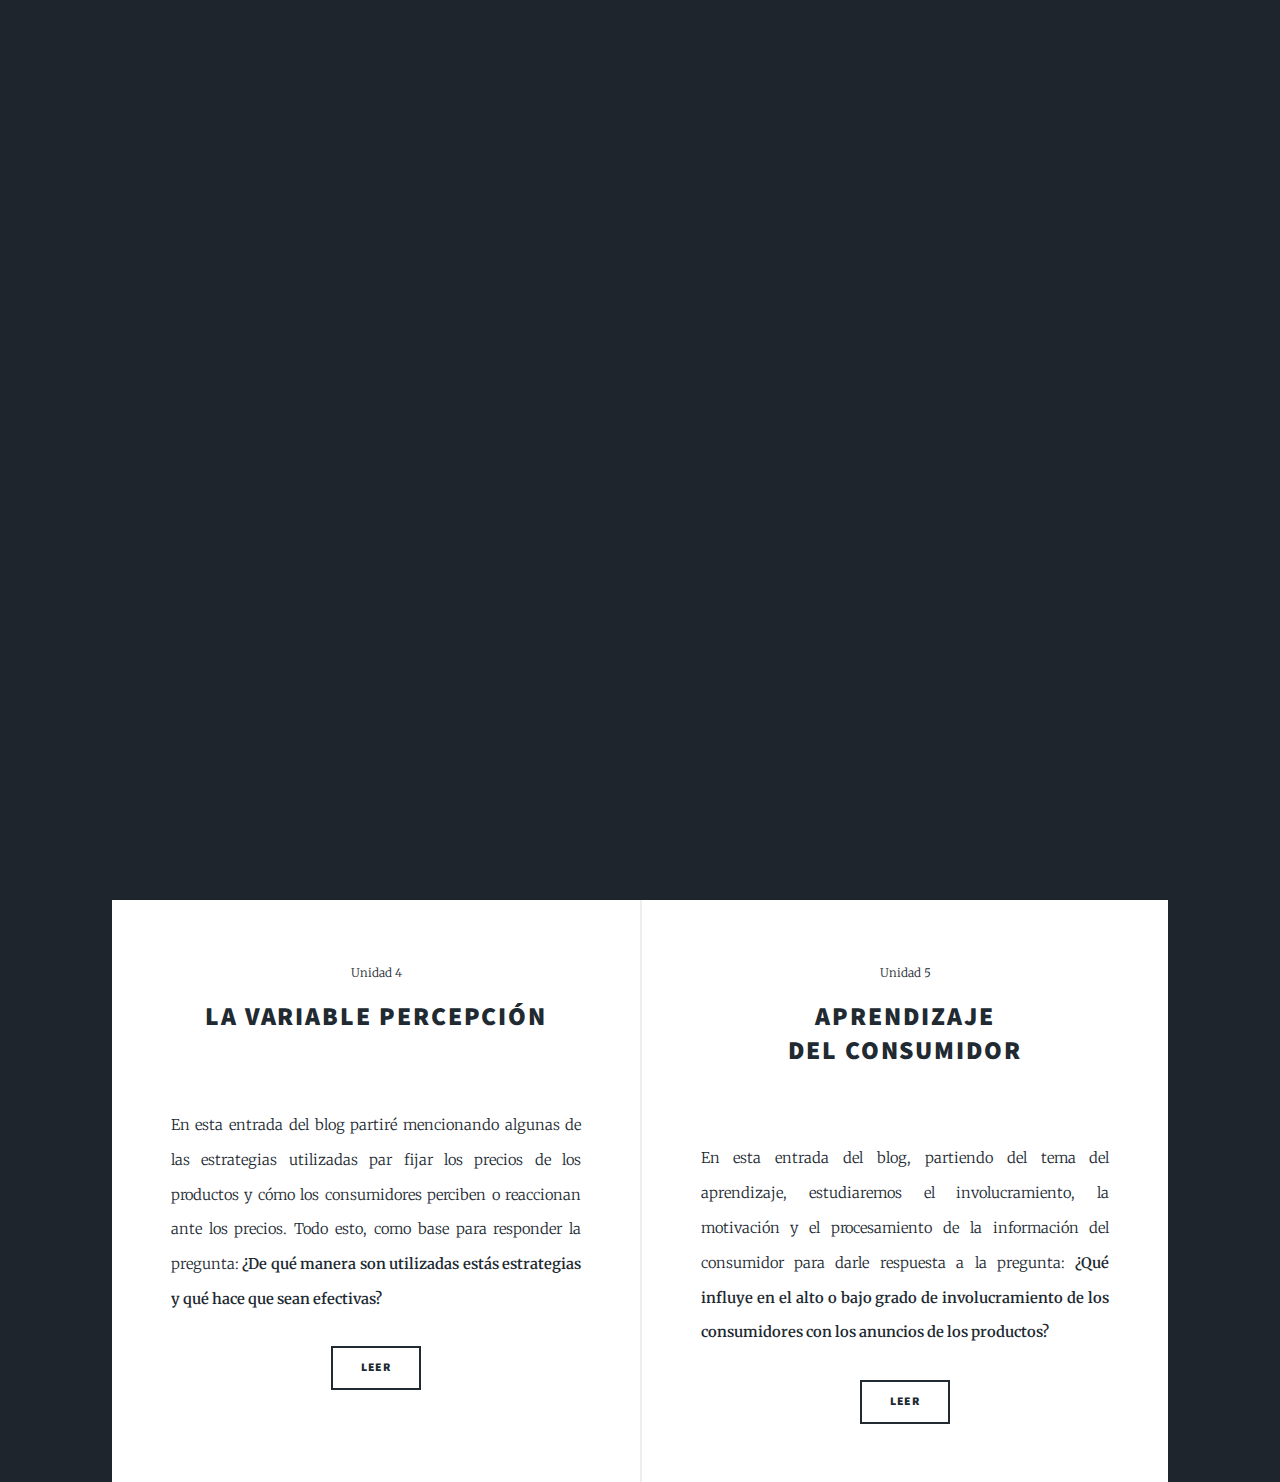
==== commit 54d6b2f8: "changed images" ====
--- a/index.html
+++ b/index.html
@@ -5,131 +5,115 @@
 	Free for personal and commercial use under the CCA 3.0 license (html5up.net/license)
 -->
 <html>
-  <head>
-    <title>Laura Salazar</title>
-    <meta charset="utf-8" />
-    <meta
-      name="viewport"
-      content="width=device-width, initial-scale=1, user-scalable=no"
-    />
-    <link rel="stylesheet" href="assets/css/main.css" />
-    <noscript
-      ><link rel="stylesheet" href="assets/css/noscript.css"
-    /></noscript>
-  </head>
-  <body class="is-preload">
-    <!-- Wrapper -->
-    <div id="wrapper" class="fade-in">
-      <!-- Intro -->
-      <div id="intro">
-        <h1>
-          Psicología y consumo
-		</h1>
-		<h2>Bitácora</h2>
-        <p>
-          <i>Laura Salazar</i> 
-        </p>
-        <ul class="actions">
-          <li>
-            <a
-              href="#header"
-              class="button icon solid solo fa-arrow-down scrolly"
-              >Leer</a
-            >
-          </li>
-        </ul>
-      </div>
 
-      <!-- Header -->
-      <header id="header">
-        <a href="index.html" class="logo">Bitácora</a>
-      </header>
+<head>
+  <title>Laura Salazar</title>
+  <meta charset="utf-8" />
+  <meta name="viewport" content="width=device-width, initial-scale=1, user-scalable=no" />
+  <link rel="stylesheet" href="assets/css/main.css" />
+  <noscript>
+    <link rel="stylesheet" href="assets/css/noscript.css" /></noscript>
+</head>
 
-      <!-- Nav -->
-      <nav id="nav">
-        <ul class="links">
-          <li class="active"><a href="index.html">This is Massively</a></li>
-          <li><a href="generic.html">Generic Page</a></li>
-        </ul>
-        <ul class="icons">
-          <li>
-            <a href="#" class="icon brands fa-facebook-f"
-              ><span class="label">Facebook</span></a
-            >
-          </li>
-          <li>
-            <a href="#" class="icon brands fa-instagram"
-              ><span class="label">Instagram</span></a
-            >
-          </li>
-          <li>
-            <a href="#" class="icon brands fa-behance"
-              ><span class="label">Behance</span></a
-            >
-          </li>
-        </ul>
-      </nav>
+<body class="is-preload">
+  <!-- Wrapper -->
+  <div id="wrapper" class="fade-in">
+    <!-- Intro -->
+    <div id="intro">
+      <h1>
+        Psicología y consumo
+      </h1>
+      <h2>Bitácora</h2>
+      <p>
+        <i>Laura Salazar</i>
+      </p>
+      <ul class="actions">
+        <li>
+          <a href="#header" class="button icon solid solo fa-arrow-down scrolly">Leer</a>
+        </li>
+      </ul>
+    </div>
 
-      <!-- Main -->
-      <div id="main">
-        <!-- Posts -->
-        <section class="posts">
-          <article>
-            <header>
-              <span class="date">Unidad 4</span>
-              <h2>
-                <a href="percepcion.html"
-                  >La variable percepción<br />
-                  </a
-                >
-              </h2>
-            </header>
-            <a href="percepcion.html" class="image fit"
-              ><img src="images/pic02.jpg" alt=""
-            /></a>
-            <p>
-              En esta entrada del blog partiré mencionando algunas de las estrategias utilizadas par fijar los precios de los productos y cómo los consumidores perciben o reaccionan ante los precios. Todo esto, como base para responder la pregunta:
-              <strong>
+    <!-- Header -->
+    <header id="header">
+      <a href="index.html" class="logo">Bitácora</a>
+    </header>
+
+    <!-- Nav -->
+    <nav id="nav">
+      <ul class="links">
+        <li class="active"><a href="index.html">Página principal</a></li>
+        <li><a href="percepcion.html">La variable percepcion</a></li>
+        <li><a href="aprendizaje.html">Aprendizaje del consumidor</a></li>
+      </ul>
+      <ul class="icons">
+        <li>
+          <a href="#" class="icon brands fa-facebook-f"><span class="label">Facebook</span></a>
+        </li>
+        <li>
+          <a href="#" class="icon brands fa-instagram"><span class="label">Instagram</span></a>
+        </li>
+        <li>
+          <a href="#" class="icon brands fa-behance"><span class="label">Behance</span></a>
+        </li>
+      </ul>
+    </nav>
+
+    <!-- Main -->
+    <div id="main">
+      <!-- Posts -->
+      <section class="posts">
+        <article>
+          <header>
+            <span class="date">Unidad 4</span>
+            <h2>
+              <a href="percepcion.html">La variable percepción<br />
+              </a>
+            </h2>
+          </header>
+          <a href="percepcion.html" class="image fit"><img src="images/pic02.jpg" alt="" /></a>
+          <p>
+            En esta entrada del blog partiré mencionando algunas de las estrategias utilizadas par fijar los precios de
+            los productos y cómo los consumidores perciben o reaccionan ante los precios. Todo esto, como base para
+            responder la pregunta:
+            <strong>
               ¿De qué manera son utilizadas estás estrategias y qué hace que sean efectivas?</strong>
 
-            </p>
-            <ul class="actions special">
-              <li><a href="percepcion.html" class="button">Leer</a></li>
-            </ul>
-          </article>
-          <article>
-            <header>
-              <span class="date">April 22, 2017</span>
-              <h2>
-                <a href="#"
-                  >Primis eget<br />
-                  imperdiet lorem</a
-                >
-              </h2>
-            </header>
-            <a href="#" class="image fit"
-              ><img src="images/pic03.jpg" alt=""
-            /></a>
-            <p>
-              Donec eget ex magna. Interdum et malesuada fames ac ante ipsum
-              primis in faucibus. Pellentesque venenatis dolor imperdiet dolor
-              mattis sagittis magna etiam.
-            </p>
-            <ul class="actions special">
-              <li><a href="#" class="button">Leer</a></li>
-            </ul>
-          </article>
-        </section>
+          </p>
+          <ul class="actions special">
+            <li><a href="aprendizaje.html" class="button">Leer</a></li>
+          </ul>
+        </article>
+        <article>
+          <header>
+            <span class="date">Unidad 5</span>
+            <h2>
+              <a href="#">Aprendizaje<br />
+                del consumidor</a>
+            </h2>
+          </header>
+          <a href="aprendizaje.html" class="image fit"><img src="images/pic03.jpg" alt="" /></a>
+          <p>En esta entrada del blog, partiendo del tema del aprendizaje, estudiaremos el involucramiento, la
+            motivación y el procesamiento de la información del consumidor para darle respuesta a la pregunta:
+            <strong>¿Qué influye en el alto o bajo grado de involucramiento de los consumidores con los anuncios de los
+              productos?</strong>
+          </p>
+          <ul class="actions special">
+            <li><a href="aprendizaje.html" class="button">Leer</a></li>
+          </ul>
+        </article>
+      </section>
 
-        <!-- Footer -->
+      <!-- Footer -->
 
-    <!-- Scripts -->
-    <script src="assets/js/jquery.min.js"></script>
-    <script src="assets/js/jquery.scrollex.min.js"></script>
-    <script src="assets/js/jquery.scrolly.min.js"></script>
-    <script src="assets/js/browser.min.js"></script>
-    <script src="assets/js/breakpoints.min.js"></script>
-    <script src="assets/js/util.js"></script>
-    <script src="assets/js/main.js"></script>
-  </body>
-</html>
+      <!-- Scripts -->
+      <script src="assets/js/jquery.min.js"></script>
+      <script src="assets/js/jquery.scrollex.min.js"></script>
+      <script src="assets/js/jquery.scrolly.min.js"></script>
+      <script src="assets/js/browser.min.js"></script>
+      <script src="assets/js/breakpoints.min.js"></script>
+      <script src="assets/js/util.js"></script>
+      <script src="assets/js/main.js"></script>
+</body>
+
+</html>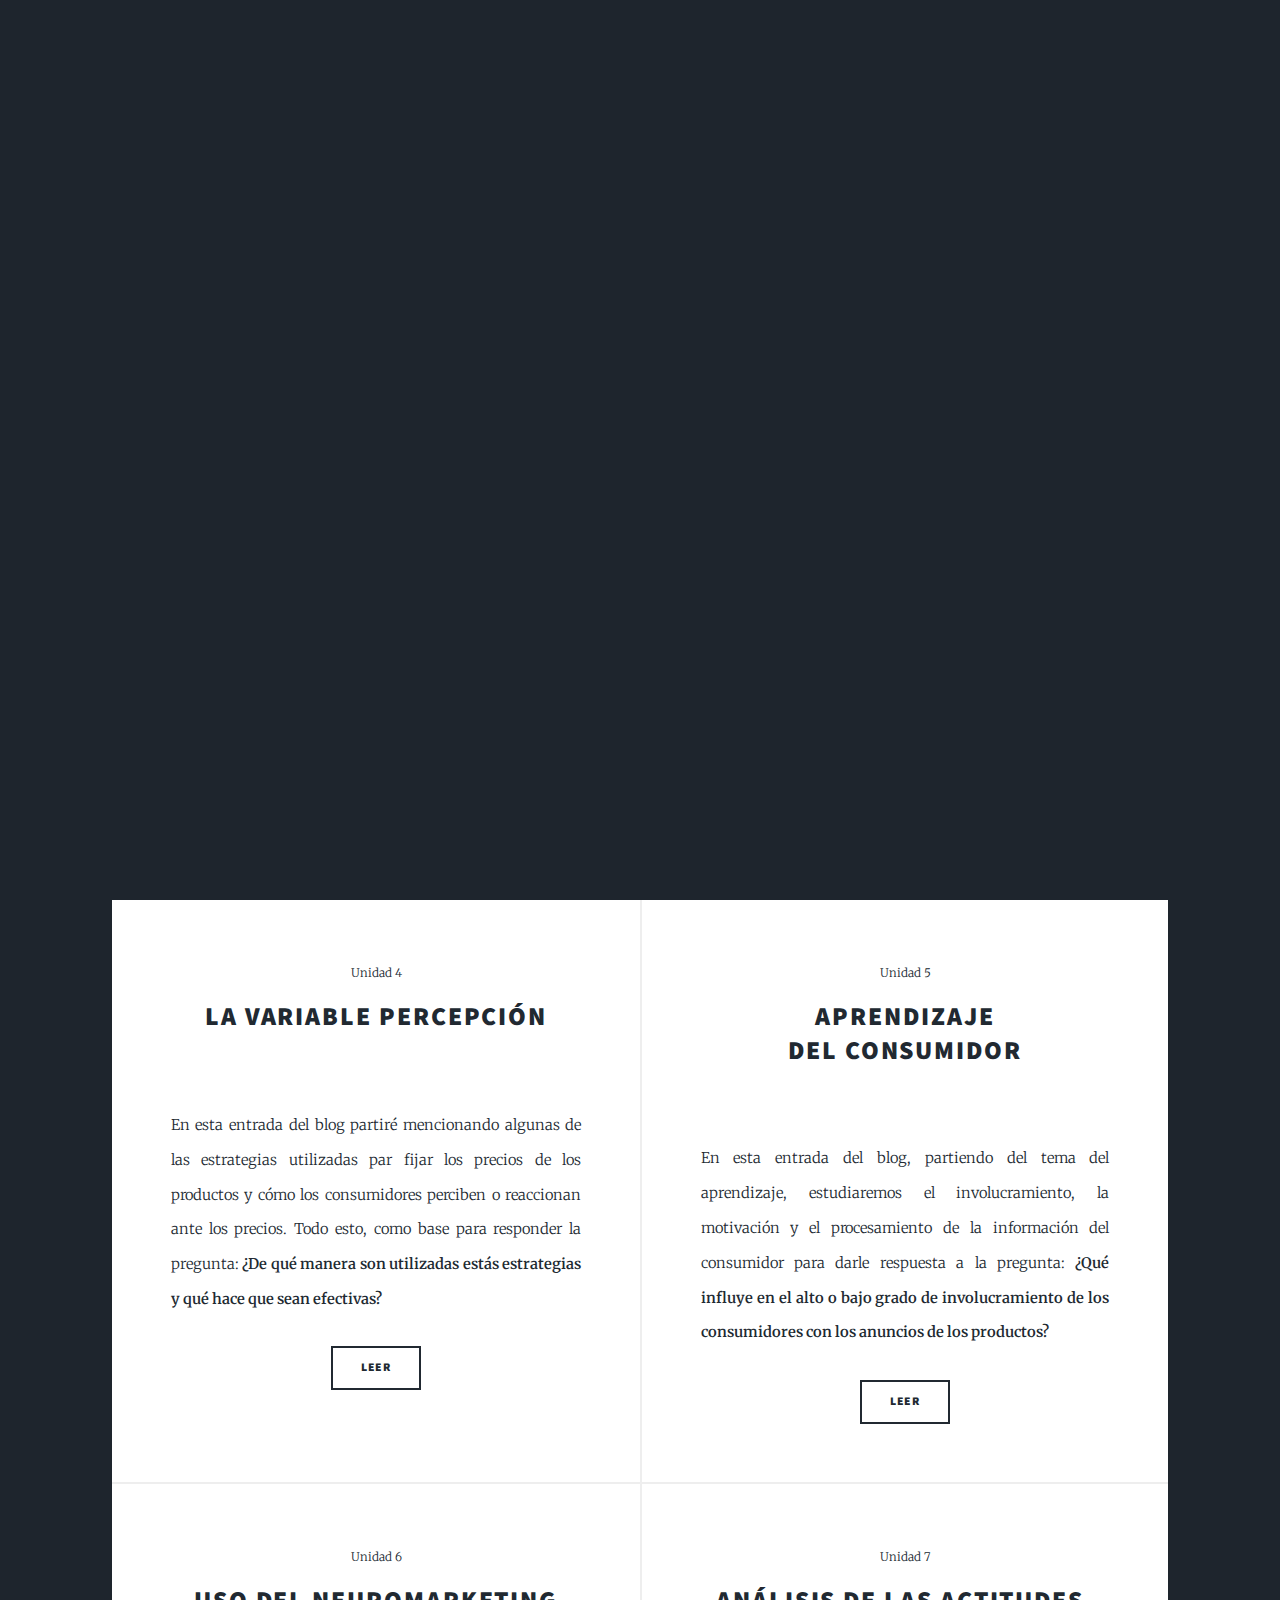
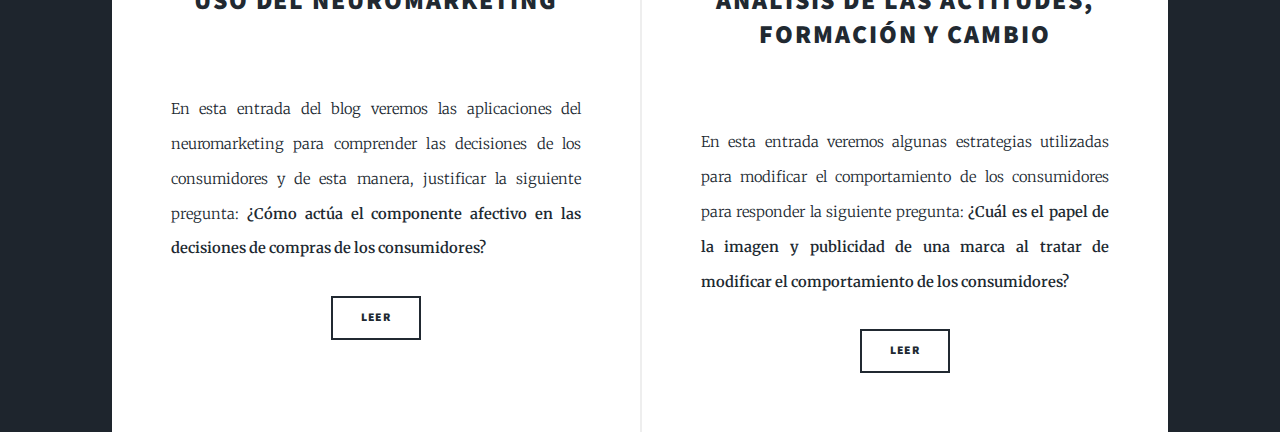
==== commit 09bd6a20: "added images and fixed typos" ====
--- a/index.html
+++ b/index.html
@@ -1,18 +1,17 @@
 <!DOCTYPE html>
-<!--
-	Massively by HTML5 UP
-	html5up.net | @ajlkn
-	Free for personal and commercial use under the CCA 3.0 license (html5up.net/license)
--->
 <html>
 
 <head>
-  <title>Laura Salazar</title>
+  <title>Psicología y Consumo</title>
   <meta charset="utf-8" />
   <meta name="viewport" content="width=device-width, initial-scale=1, user-scalable=no" />
   <link rel="stylesheet" href="assets/css/main.css" />
   <noscript>
     <link rel="stylesheet" href="assets/css/noscript.css" /></noscript>
+  <link rel="apple-touch-icon" sizes="180x180" href="images/favicon/apple-touch-icon.png">
+  <link rel="icon" type="image/png" sizes="32x32" href="images/favicon/favicon-32x32.png">
+  <link rel="icon" type="image/png" sizes="16x16" href="/images/favicon/favicon-16x16.png">
+  <link rel="manifest" href="/images/favicon/site.webmanifest">
 </head>
 
 <body class="is-preload">
@@ -25,7 +24,7 @@
       </h1>
       <h2>Bitácora</h2>
       <p>
-        <i>Laura Salazar</i>
+        <i>Laura María Salazar</i>
       </p>
       <ul class="actions">
         <li>
@@ -43,26 +42,21 @@
     <nav id="nav">
       <ul class="links">
         <li class="active"><a href="index.html">Página principal</a></li>
-        <li><a href="percepcion.html">La variable percepcion</a></li>
+        <li><a href="percepcion.html">Variable percepcion</a></li>
         <li><a href="aprendizaje.html">Aprendizaje del consumidor</a></li>
+        <li><a href="neuro.html">Neuromarketing</a></li>
+        <li><a href="actitudes.html">Análisis de actitudes</a></li>
       </ul>
-      <ul class="icons">
-        <li>
-          <a href="#" class="icon brands fa-facebook-f"><span class="label">Facebook</span></a>
-        </li>
-        <li>
-          <a href="#" class="icon brands fa-instagram"><span class="label">Instagram</span></a>
-        </li>
-        <li>
-          <a href="#" class="icon brands fa-behance"><span class="label">Behance</span></a>
-        </li>
-      </ul>
+
     </nav>
 
     <!-- Main -->
     <div id="main">
       <!-- Posts -->
       <section class="posts">
+
+        <!-- ----------------------- POST 1 -------------------------------- -->
+
         <article>
           <header>
             <span class="date">Unidad 4</span>
@@ -71,7 +65,7 @@
               </a>
             </h2>
           </header>
-          <a href="percepcion.html" class="image fit"><img src="images/pic02.jpg" alt="" /></a>
+          <a href="percepcion.html" class="image fit"><img src="images/percepción.jpg" alt="" /></a>
           <p>
             En esta entrada del blog partiré mencionando algunas de las estrategias utilizadas par fijar los precios de
             los productos y cómo los consumidores perciben o reaccionan ante los precios. Todo esto, como base para
@@ -81,18 +75,21 @@
 
           </p>
           <ul class="actions special">
-            <li><a href="aprendizaje.html" class="button">Leer</a></li>
+            <li><a href="percepcion.html" class="button">Leer</a></li>
           </ul>
         </article>
+
+        <!-- ----------------------- POST 2 -------------------------------- -->
+
         <article>
           <header>
             <span class="date">Unidad 5</span>
             <h2>
-              <a href="#">Aprendizaje<br />
+              <a href="aprendizaje.html">Aprendizaje<br />
                 del consumidor</a>
             </h2>
           </header>
-          <a href="aprendizaje.html" class="image fit"><img src="images/pic03.jpg" alt="" /></a>
+          <a href="aprendizaje.html" class="image fit"><img src="images/aprendizaje.jpg" alt="" /></a>
           <p>En esta entrada del blog, partiendo del tema del aprendizaje, estudiaremos el involucramiento, la
             motivación y el procesamiento de la información del consumidor para darle respuesta a la pregunta:
             <strong>¿Qué influye en el alto o bajo grado de involucramiento de los consumidores con los anuncios de los
@@ -102,8 +99,49 @@
             <li><a href="aprendizaje.html" class="button">Leer</a></li>
           </ul>
         </article>
+
+        <!-- ----------------------- POST 3 -------------------------------- -->
+
+        <article>
+          <header>
+            <span class="date">Unidad 6</span>
+            <h2>
+              <a href="neuro.html">Uso del neuromarketing<br />
+              </a>
+            </h2>
+          </header>
+          <a href="neuro.html" class="image fit"><img src="images/Neuroscience-Marketing-1.jpg" alt="" /></a>
+          <p>
+            En esta entrada del blog veremos las aplicaciones del neuromarketing para comprender las decisiones de los
+            consumidores y de esta manera, justificar la siguiente pregunta:
+            <strong>¿Cómo actúa el componente afectivo en las decisiones de compras de los consumidores?</strong>
+          </p>
+          <ul class="actions special">
+            <li><a href="neuro.html" class="button">Leer</a></li>
+          </ul>
+        </article>
+
+        <!-- ----------------------- POST 4 -------------------------------- -->
+
+        <article>
+          <header>
+            <span class="date">Unidad 7</span>
+            <h2>
+              <a href="actitudes.html">Análisis de las actitudes,<br />
+                formación y cambio</a>
+            </h2>
+          </header>
+          <a href="actitudes.html" class="image fit"><img src="images/modificación.jpg" alt="" /></a>
+          <p>En esta entrada veremos algunas estrategias utilizadas para modificar el comportamiento de los consumidores
+            para responder la siguiente pregunta:
+            <strong>¿Cuál es el papel de la imagen y publicidad de una marca al tratar de modificar el comportamiento de
+              los consumidores?</strong>
+          </p>
+          <ul class="actions special">
+            <li><a href="actitudes.html" class="button">Leer</a></li>
+          </ul>
+        </article>
       </section>
-
       <!-- Footer -->
 
       <!-- Scripts -->
--- a/assets/css/main.css
+++ b/assets/css/main.css
@@ -3234,9 +3234,9 @@
 			width: 100%;
 			height: 100%;
 			background-color: #212931;
-			background-image: linear-gradient(0deg, rgba(46, 0, 0, 0.2), rgba(43, 0, 0, 0.6)), url("https://images.unsplash.com/photo-1519751138087-5bf79df62d5b?ixlib=rb-1.2.1&ixid=eyJhcHBfaWQiOjEyMDd9&auto=format&fit=crop&w=1050&q=80");
-			background-size: auto,								cover,													cover;
-			background-position: center,								center,														top center;
+			background-image: linear-gradient(0deg, rgba(15, 0, 0, 0.4), rgba(25, 0, 0, 0.7)), url("./../../images/fondo.jpg");
+			background-size: 	cover;
+			background-position: center,								top,														top center;
 			background-repeat: repeat,								no-repeat,													no-repeat;
 			background-attachment: scroll,								scroll,														scroll;
 			z-index: -1;
@@ -3244,8 +3244,8 @@
 
 			#wrapper > .bg.fixed {
 				position: fixed;
-				width: 100vw;
-				height: 100vh;
+				width: 100%;
+				height: 100%;
 			}
 
 		#wrapper.fade-in:before {
@@ -3276,7 +3276,7 @@
 		@media screen and (orientation: portrait) {
 
 			#wrapper > .bg {
-				background-size: auto,								auto,														auto 175%;
+				background-size: cover;
 			}
 
 		}
@@ -3713,7 +3713,7 @@
 					display: block;
 					font-size: 0.8rem;
 					outline: none;
-					padding: 0 2rem;
+					padding: 0 1.5rem;
 				}
 
 					#nav ul.links li a:hover {
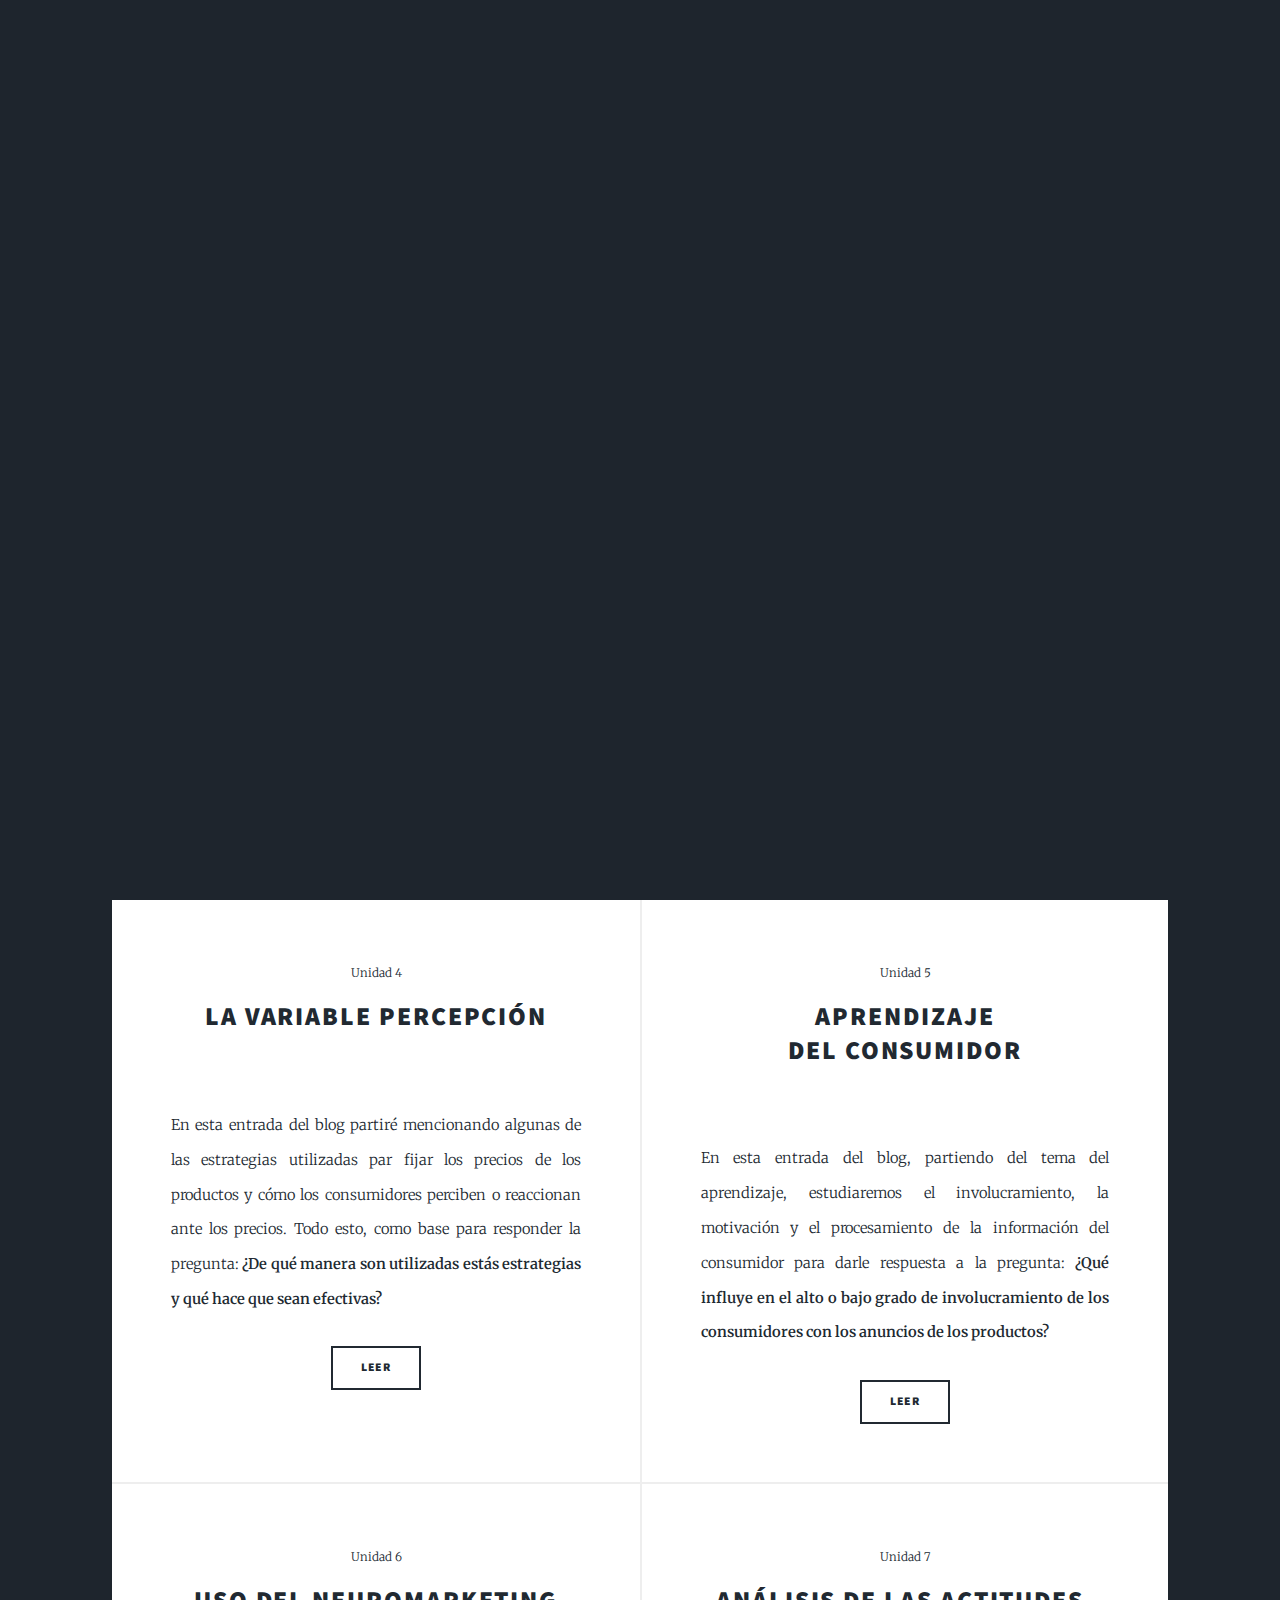
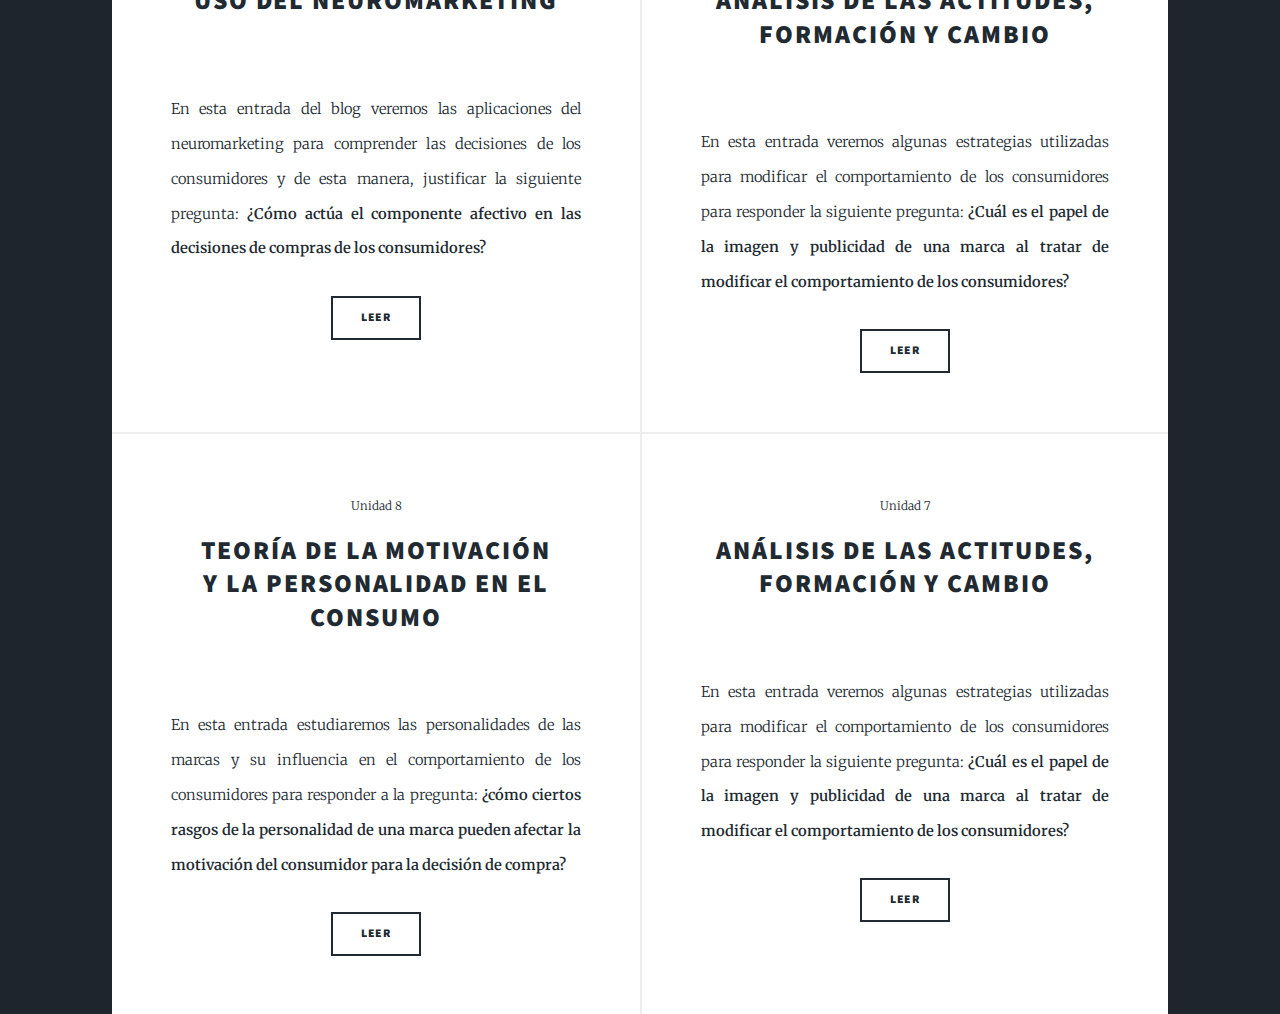
==== commit 0de2e3ac: "added two sections" ====
--- a/index.html
+++ b/index.html
@@ -41,11 +41,13 @@
     <!-- Nav -->
     <nav id="nav">
       <ul class="links">
-        <li class="active"><a href="index.html">Página principal</a></li>
-        <li><a href="percepcion.html">Variable percepcion</a></li>
-        <li><a href="aprendizaje.html">Aprendizaje del consumidor</a></li>
+        <li class="active"><a href=" index.html"><i class="fas fa-home"></i></a></li>
+        <li><a href="percepcion.html">Percepcion</a></li>
+        <li><a href="aprendizaje.html">Aprendizaje</a></li>
         <li><a href="neuro.html">Neuromarketing</a></li>
         <li><a href="actitudes.html">Análisis de actitudes</a></li>
+        <li><a href="personalidad.html">Personalidad</a></li>
+        <li><a href="decisiones.html">Decisiones</a></li>
       </ul>
 
     </nav>
@@ -141,8 +143,51 @@
             <li><a href="actitudes.html" class="button">Leer</a></li>
           </ul>
         </article>
+
+        <!-- ----------------------- POST 5 -------------------------------- -->
+
+
+        <article>
+          <header>
+            <span class="date">Unidad 8</span>
+            <h2>
+              <a href="personalidad.html">Teoría de la motivación<br />
+                y la personalidad en el consumo</a>
+            </h2>
+          </header>
+          <a href="personalidad.html" class="image fit"><img src="images/modificación.jpg" alt="" /></a>
+          <p>En esta entrada estudiaremos las personalidades de las marcas y su influencia en el comportamiento de los
+            consumidores para responder a la pregunta:
+            <strong>¿cómo ciertos rasgos de la personalidad de una marca pueden afectar la motivación del consumidor
+              para la decisión de compra?</strong>
+          </p>
+          <ul class="actions special">
+            <li><a href="personalidad.html" class="button">Leer</a></li>
+          </ul>
+        </article>
+
+        <!-- ----------------------- POST 6 -------------------------------- -->
+
+
+        <article>
+          <header>
+            <span class="date">Unidad 7</span>
+            <h2>
+              <a href="actitudes.html">Análisis de las actitudes,<br />
+                formación y cambio</a>
+            </h2>
+          </header>
+          <a href="actitudes.html" class="image fit"><img src="images/modificación.jpg" alt="" /></a>
+          <p>En esta entrada veremos algunas estrategias utilizadas para modificar el comportamiento de los consumidores
+            para responder la siguiente pregunta:
+            <strong>¿Cuál es el papel de la imagen y publicidad de una marca al tratar de modificar el comportamiento de
+              los consumidores?</strong>
+          </p>
+          <ul class="actions special">
+            <li><a href="actitudes.html" class="button">Leer</a></li>
+          </ul>
+        </article>
       </section>
-      <!-- Footer -->
 
       <!-- Scripts -->
       <script src="assets/js/jquery.min.js"></script>
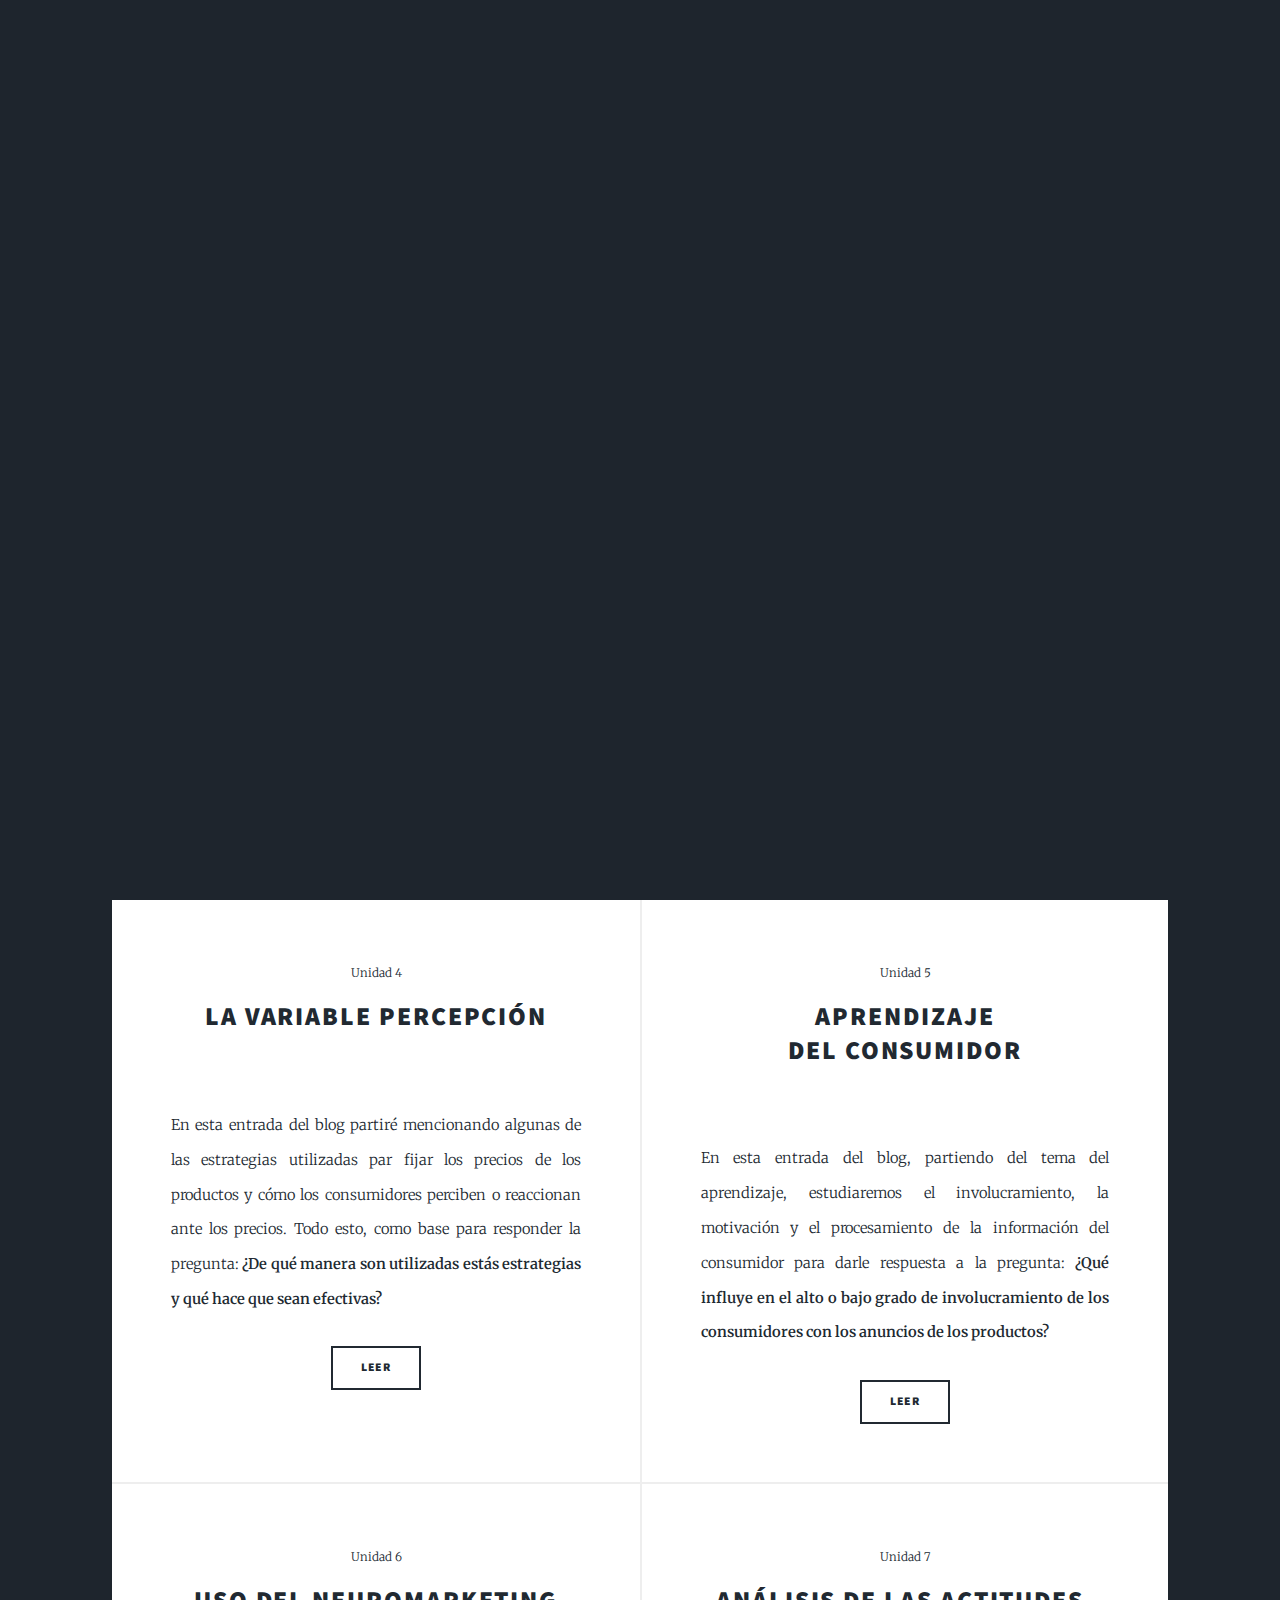
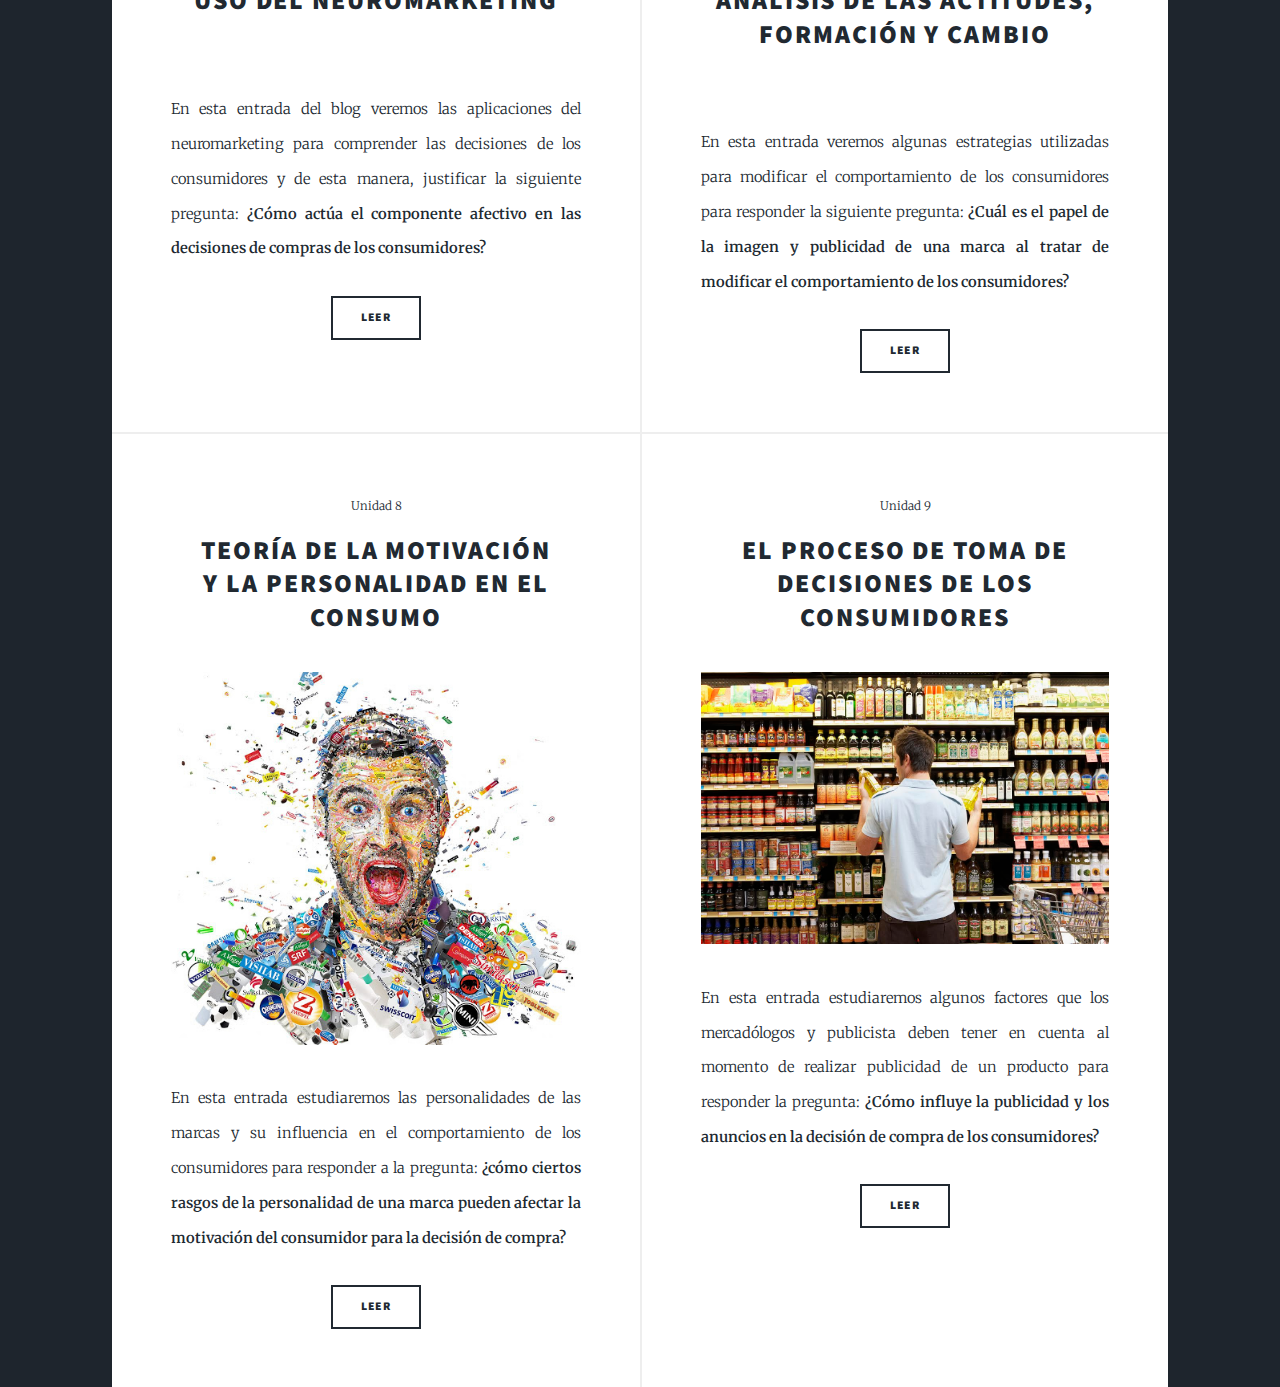
==== commit 228f5bf9: "finished sections" ====
--- a/index.html
+++ b/index.html
@@ -155,7 +155,7 @@
                 y la personalidad en el consumo</a>
             </h2>
           </header>
-          <a href="personalidad.html" class="image fit"><img src="images/modificación.jpg" alt="" /></a>
+          <a href="personalidad.html" class="image fit"><img src="images/perso.jpg" alt="" /></a>
           <p>En esta entrada estudiaremos las personalidades de las marcas y su influencia en el comportamiento de los
             consumidores para responder a la pregunta:
             <strong>¿cómo ciertos rasgos de la personalidad de una marca pueden afectar la motivación del consumidor
@@ -171,20 +171,21 @@
 
         <article>
           <header>
-            <span class="date">Unidad 7</span>
-            <h2>
-              <a href="actitudes.html">Análisis de las actitudes,<br />
-                formación y cambio</a>
-            </h2>
-          </header>
-          <a href="actitudes.html" class="image fit"><img src="images/modificación.jpg" alt="" /></a>
-          <p>En esta entrada veremos algunas estrategias utilizadas para modificar el comportamiento de los consumidores
-            para responder la siguiente pregunta:
-            <strong>¿Cuál es el papel de la imagen y publicidad de una marca al tratar de modificar el comportamiento de
-              los consumidores?</strong>
-          </p>
-          <ul class="actions special">
-            <li><a href="actitudes.html" class="button">Leer</a></li>
+            <span class="date">Unidad 9</span>
+            <h2>
+              <a href="decisiones.html">El proceso de toma de
+                <br />
+                decisiones de los consumidores</a>
+            </h2>
+          </header>
+          <a href="decisiones.html" class="image fit"><img src="images/compra.jpg" alt="" /></a>
+          <p>En esta entrada estudiaremos algunos factores que los mercadólogos y publicista deben tener en cuenta al
+            momento de realizar publicidad de un producto para responder la pregunta:
+
+            <strong>¿Cómo influye la publicidad y los anuncios en la decisión de compra de los consumidores?</strong>
+          </p>
+          <ul class="actions special">
+            <li><a href="decisiones.html" class="button">Leer</a></li>
           </ul>
         </article>
       </section>
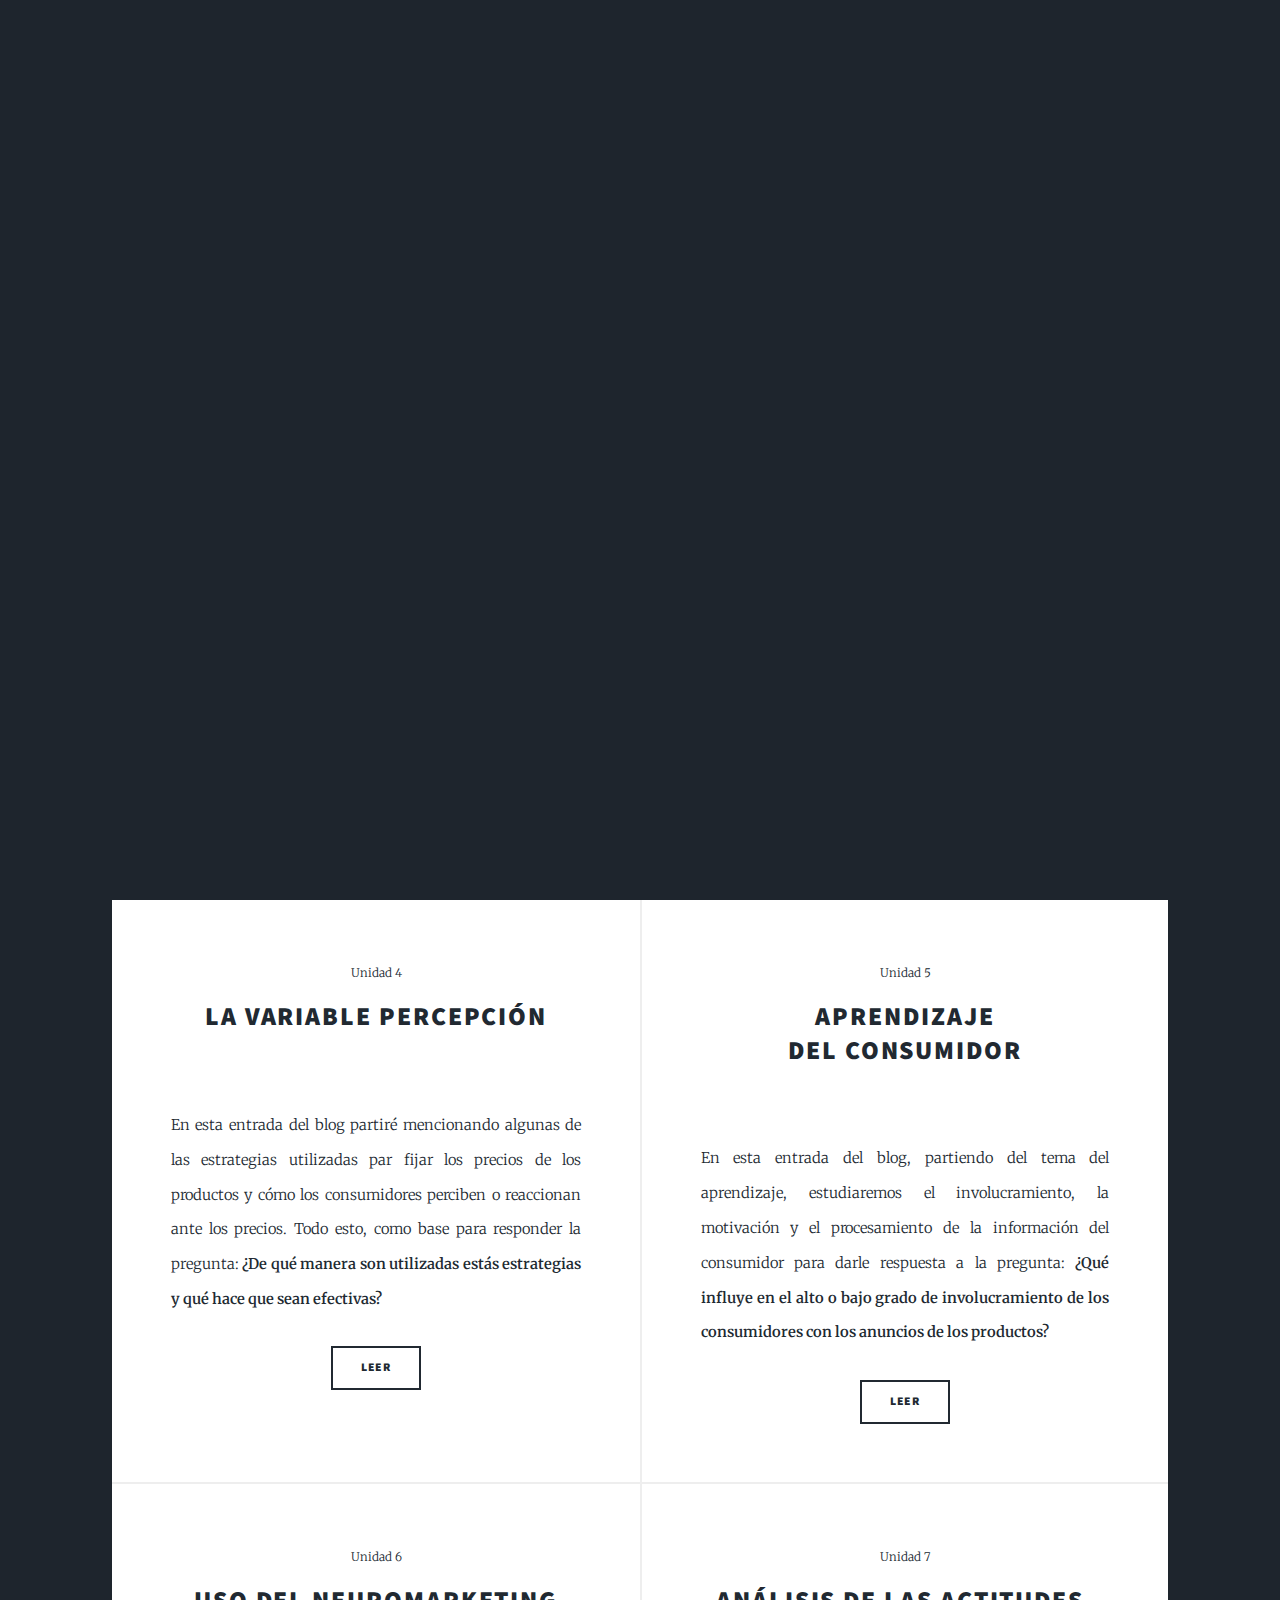
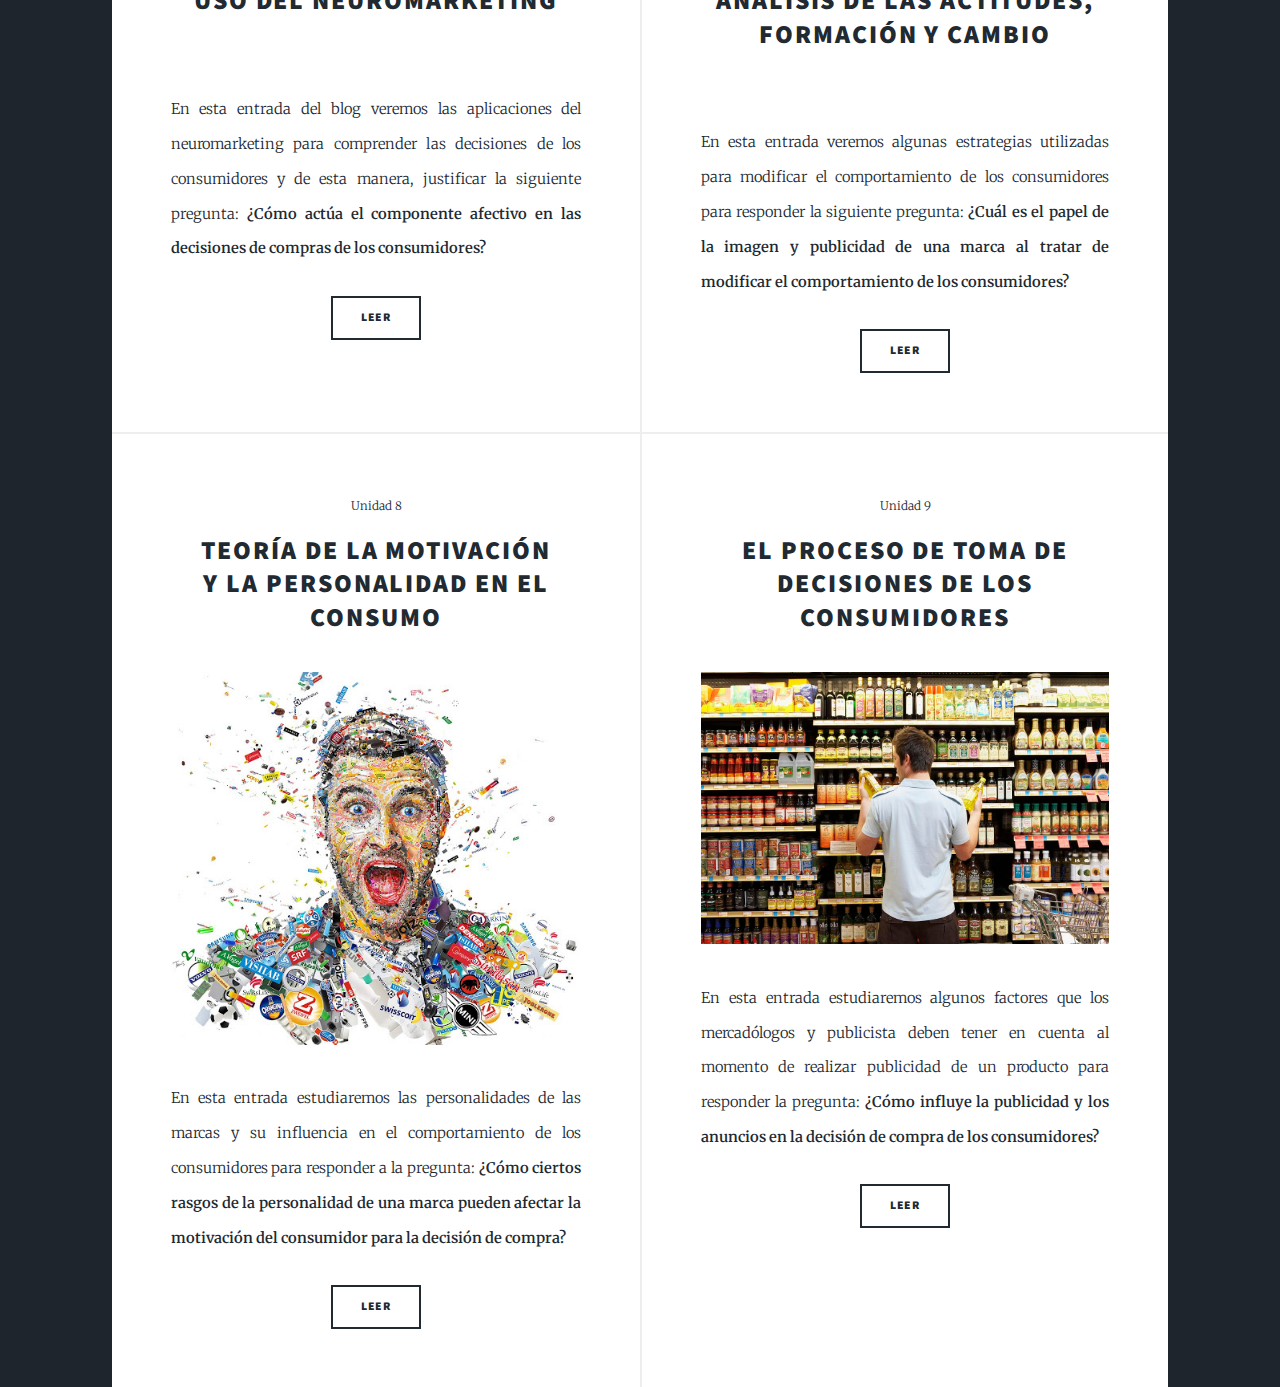
==== commit efaa90d3: "Changed nav" ====
--- a/index.html
+++ b/index.html
@@ -42,12 +42,12 @@
     <nav id="nav">
       <ul class="links">
         <li class="active"><a href=" index.html"><i class="fas fa-home"></i></a></li>
-        <li><a href="percepcion.html">Percepcion</a></li>
+        <li><a href="percepcion.html">Percepción</a></li>
         <li><a href="aprendizaje.html">Aprendizaje</a></li>
         <li><a href="neuro.html">Neuromarketing</a></li>
         <li><a href="actitudes.html">Análisis de actitudes</a></li>
         <li><a href="personalidad.html">Personalidad</a></li>
-        <li><a href="decisiones.html">Decisiones</a></li>
+        <li><a href="decisiones.html">Toma de decisiones</a></li>
       </ul>
 
     </nav>
@@ -77,7 +77,7 @@
 
           </p>
           <ul class="actions special">
-            <li><a href="percepcion.html" class="button">Leer</a></li>
+            <li><a href="Percepción.html" class="button">Leer</a></li>
           </ul>
         </article>
 
@@ -158,7 +158,7 @@
           <a href="personalidad.html" class="image fit"><img src="images/perso.jpg" alt="" /></a>
           <p>En esta entrada estudiaremos las personalidades de las marcas y su influencia en el comportamiento de los
             consumidores para responder a la pregunta:
-            <strong>¿cómo ciertos rasgos de la personalidad de una marca pueden afectar la motivación del consumidor
+            <strong>¿Cómo ciertos rasgos de la personalidad de una marca pueden afectar la motivación del consumidor
               para la decisión de compra?</strong>
           </p>
           <ul class="actions special">
--- a/assets/css/main.css
+++ b/assets/css/main.css
@@ -7,4683 +7,4800 @@
 	Free for personal and commercial use under the CCA 3.0 license (html5up.net/license)
 */
 
-html, body, div, span, applet, object,
-iframe, h1, h2, h3, h4, h5, h6, p, blockquote,
-pre, a, abbr, acronym, address, big, cite,
-code, del, dfn, em, img, ins, kbd, q, s, samp,
-small, strike, strong, sub, sup, tt, var, b,
-u, i, center, dl, dt, dd, ol, ul, li, fieldset,
-form, label, legend, table, caption, tbody,
-tfoot, thead, tr, th, td, article, aside,
-canvas, details, embed, figure, figcaption,
-footer, header, hgroup, menu, nav, output, ruby,
-section, summary, time, mark, audio, video {
-	margin: 0;
-	padding: 0;
-	border: 0;
-	font-size: 100%;
-	font: inherit;
-	vertical-align: baseline;}
-
-article, aside, details, figcaption, figure,
-footer, header, hgroup, menu, nav, section {
-	display: block;}
+html,
+body,
+div,
+span,
+applet,
+object,
+iframe,
+h1,
+h2,
+h3,
+h4,
+h5,
+h6,
+p,
+blockquote,
+pre,
+a,
+abbr,
+acronym,
+address,
+big,
+cite,
+code,
+del,
+dfn,
+em,
+img,
+ins,
+kbd,
+q,
+s,
+samp,
+small,
+strike,
+strong,
+sub,
+sup,
+tt,
+var,
+b,
+u,
+i,
+center,
+dl,
+dt,
+dd,
+ol,
+ul,
+li,
+fieldset,
+form,
+label,
+legend,
+table,
+caption,
+tbody,
+tfoot,
+thead,
+tr,
+th,
+td,
+article,
+aside,
+canvas,
+details,
+embed,
+figure,
+figcaption,
+footer,
+header,
+hgroup,
+menu,
+nav,
+output,
+ruby,
+section,
+summary,
+time,
+mark,
+audio,
+video {
+  margin: 0;
+  padding: 0;
+  border: 0;
+  font-size: 100%;
+  font: inherit;
+  vertical-align: baseline;
+}
+
+article,
+aside,
+details,
+figcaption,
+figure,
+footer,
+header,
+hgroup,
+menu,
+nav,
+section {
+  display: block;
+}
 
 body {
-	line-height: 1;
-}
-
-ol, ul {
-	list-style: none;
-}
-
-blockquote, q {
-	quotes: none;
-}
-
-	blockquote:before, blockquote:after, q:before, q:after {
-		content: '';
-		content: none;
-	}
+  line-height: 1;
+}
+
+ol,
+ul {
+  list-style: none;
+}
+
+blockquote,
+q {
+  quotes: none;
+}
+
+blockquote:before,
+blockquote:after,
+q:before,
+q:after {
+  content: "";
+  content: none;
+}
 
 table {
-	border-collapse: collapse;
-	border-spacing: 0;
+  border-collapse: collapse;
+  border-spacing: 0;
 }
 
 body {
-	-webkit-text-size-adjust: none;
+  -webkit-text-size-adjust: none;
 }
 
 mark {
-	background-color: transparent;
-	color: inherit;
+  background-color: transparent;
+  color: inherit;
 }
 
 input::-moz-focus-inner {
-	border: 0;
-	padding: 0;
-}
-
-input, select, textarea {
-	-moz-appearance: none;
-	-webkit-appearance: none;
-	-ms-appearance: none;
-	appearance: none;
+  border: 0;
+  padding: 0;
+}
+
+input,
+select,
+textarea {
+  -moz-appearance: none;
+  -webkit-appearance: none;
+  -ms-appearance: none;
+  appearance: none;
 }
 
 /* Basic */
 
-	@-ms-viewport {
-		width: device-width;
-	}
-
-	body {
-		-ms-overflow-style: scrollbar;
-	}
-
-	@media screen and (max-width: 480px) {
-
-		html, body {
-			min-width: 320px;
-		}
-
-	}
-
-	html {
-		box-sizing: border-box;
-	}
-
-	*, *:before, *:after {
-		box-sizing: inherit;
-	}
-
-	body {
-		background-color: #1e252d;
-	}
-
-		body.is-preload *, body.is-preload *:before, body.is-preload *:after {
-			-moz-animation: none !important;
-			-webkit-animation: none !important;
-			-ms-animation: none !important;
-			animation: none !important;
-			-moz-transition: none !important;
-			-webkit-transition: none !important;
-			-ms-transition: none !important;
-			transition: none !important;
-		}
+@-ms-viewport {
+  width: device-width;
+}
+
+body {
+  -ms-overflow-style: scrollbar;
+}
+
+@media screen and (max-width: 480px) {
+  html,
+  body {
+    min-width: 320px;
+  }
+}
+
+html {
+  box-sizing: border-box;
+}
+
+*,
+*:before,
+*:after {
+  box-sizing: inherit;
+}
+
+body {
+  background-color: #1e252d;
+}
+
+body.is-preload *,
+body.is-preload *:before,
+body.is-preload *:after {
+  -moz-animation: none !important;
+  -webkit-animation: none !important;
+  -ms-animation: none !important;
+  animation: none !important;
+  -moz-transition: none !important;
+  -webkit-transition: none !important;
+  -ms-transition: none !important;
+  transition: none !important;
+}
 
 /* Type */
 
-	html {
-		font-size: 16pt;
-	}
-
-		@media screen and (max-width: 1680px) {
-
-			html {
-				font-size: 12pt;
-			}
-
-		}
-
-		@media screen and (max-width: 1280px) {
-
-			html {
-				font-size: 11pt;
-			}
-
-		}
-
-		@media screen and (max-width: 360px) {
-
-			html {
-				font-size: 10pt;
-			}
-
-		}
-
-	body {
-		color: #212931;
-	}
-
-	body, input, select, textarea {
-		font-family: "Merriweather", Georgia, serif;
-		font-weight: 300;
-		font-size: 1rem;
-		line-height: 2.375;
-	}
-
-	a {
-		-moz-transition: color 0.2s ease-in-out, background-color 0.2s ease-in-out, border-color 0.2s ease-in-out, box-shadow 0.2s ease-in-out;
-		-webkit-transition: color 0.2s ease-in-out, background-color 0.2s ease-in-out, border-color 0.2s ease-in-out, box-shadow 0.2s ease-in-out;
-		-ms-transition: color 0.2s ease-in-out, background-color 0.2s ease-in-out, border-color 0.2s ease-in-out, box-shadow 0.2s ease-in-out;
-		transition: color 0.2s ease-in-out, background-color 0.2s ease-in-out, border-color 0.2s ease-in-out, box-shadow 0.2s ease-in-out;
-		border-bottom: dotted 1px;
-		text-decoration: none;
-	}
-
-		a:hover {
-			border-bottom-color: transparent;
-		}
-
-	strong, b {
-		font-weight: 600;
-	}
-
-	em, i {
-		font-style: italic;
-	}
-
-	p {
-		text-align: justify;
-		margin: 0 0 2rem 0;
-	}
-
-	h1, h2, h3, h4, h5, h6 {
-		font-family: "Source Sans Pro", Helvetica, sans-serif;
-		font-weight: 900;
-		line-height: 1.5;
-		letter-spacing: 0.075em;
-		text-transform: uppercase;
-		margin: 0 0 1rem 0;
-	}
-
-		h1 a, h2 a, h3 a, h4 a, h5 a, h6 a {
-			border-bottom: 0;
-			color: inherit;
-			text-decoration: none;
-		}
-
-	h1 {
-		font-size: 4rem;
-		line-height: 1.1;
-		margin: 0 0 2rem 0;
-	}
-
-	h2 {
-		font-size: 1.75rem;
-		line-height: 1.3;
-		margin: 0 0 1.5rem 0;
-	}
-
-	h3 {
-		font-size: 1.25rem;
-		margin: 0 0 1.5rem 0;
-	}
-
-	h4 {
-		font-size: 1rem;
-	}
-
-	h5 {
-		font-size: 0.9rem;
-	}
-
-	h6 {
-		font-size: 0.8rem;
-	}
-
-	sub {
-		font-size: 0.8rem;
-		position: relative;
-		top: 0.5rem;
-	}
-
-	sup {
-		font-size: 0.8rem;
-		position: relative;
-		top: -0.5rem;
-	}
-
-	blockquote {
-		border-left: solid 4px;
-		font-style: italic;
-		margin: 0 0 2rem 0;
-		padding: 0.5rem 0 0.5rem 2rem;
-	}
-
-	code {
-		border: solid 2px;
-		font-family: "Courier New", monospace;
-		font-size: 0.9rem;
-		margin: 0 0.25rem;
-		padding: 0.25rem 0.65rem;
-	}
-
-	pre {
-		-webkit-overflow-scrolling: touch;
-		font-family: "Courier New", monospace;
-		font-size: 0.9rem;
-		margin: 0 0 2rem 0;
-	}
-
-		pre code {
-			display: block;
-			line-height: 1.75;
-			padding: 1rem 1.5rem;
-			overflow-x: auto;
-		}
-
-	hr {
-		border: 0;
-		border-bottom: solid 2px;
-		margin: 3rem 0;
-	}
-
-		hr.major {
-			margin: 5rem 0;
-		}
-
-	.align-left {
-		text-align: left;
-	}
-
-	.align-center {
-		text-align: center;
-	}
-
-	.align-right {
-		text-align: right;
-	}
-
-	input, select, textarea {
-		color: #212931;
-	}
-
-	a {
-		color: #212931;
-		border-bottom-color: rgba(33, 41, 49, 0.5);
-	}
-
-		a:hover {
-			border-bottom-color: transparent;
-			color: #18bfef !important;
-		}
-
-	strong, b {
-		color: #212931;
-	}
-
-	h1, h2, h3, h4, h5, h6 {
-		color: #212931;
-	}
-
-	blockquote {
-		border-left-color: #eeeeee;
-	}
-
-	code {
-		background: rgba(220, 220, 220, 0.25);
-		border-color: #eeeeee;
-	}
-
-	hr {
-		border-bottom-color: #eeeeee;
-	}
+html {
+  font-size: 16pt;
+}
+
+@media screen and (max-width: 1680px) {
+  html {
+    font-size: 12pt;
+  }
+}
+
+@media screen and (max-width: 1280px) {
+  html {
+    font-size: 11pt;
+  }
+}
+
+@media screen and (max-width: 360px) {
+  html {
+    font-size: 10pt;
+  }
+}
+
+body {
+  color: #212931;
+}
+
+body,
+input,
+select,
+textarea {
+  font-family: "Merriweather", Georgia, serif;
+  font-weight: 300;
+  font-size: 1rem;
+  line-height: 2.375;
+}
+
+a {
+  -moz-transition: color 0.2s ease-in-out, background-color 0.2s ease-in-out,
+    border-color 0.2s ease-in-out, box-shadow 0.2s ease-in-out;
+  -webkit-transition: color 0.2s ease-in-out, background-color 0.2s ease-in-out,
+    border-color 0.2s ease-in-out, box-shadow 0.2s ease-in-out;
+  -ms-transition: color 0.2s ease-in-out, background-color 0.2s ease-in-out,
+    border-color 0.2s ease-in-out, box-shadow 0.2s ease-in-out;
+  transition: color 0.2s ease-in-out, background-color 0.2s ease-in-out,
+    border-color 0.2s ease-in-out, box-shadow 0.2s ease-in-out;
+  border-bottom: dotted 1px;
+  text-decoration: none;
+}
+
+a:hover {
+  border-bottom-color: transparent;
+}
+
+strong,
+b {
+  font-weight: 600;
+}
+
+em,
+i {
+  font-style: italic;
+}
+
+p {
+  text-align: justify;
+  margin: 0 0 2rem 0;
+}
+
+h1,
+h2,
+h3,
+h4,
+h5,
+h6 {
+  font-family: "Source Sans Pro", Helvetica, sans-serif;
+  font-weight: 900;
+  line-height: 1.5;
+  letter-spacing: 0.075em;
+  text-transform: uppercase;
+  margin: 0 0 1rem 0;
+}
+
+h1 a,
+h2 a,
+h3 a,
+h4 a,
+h5 a,
+h6 a {
+  border-bottom: 0;
+  color: inherit;
+  text-decoration: none;
+}
+
+h1 {
+  font-size: 4rem;
+  line-height: 1.1;
+  margin: 0 0 2rem 0;
+}
+
+h2 {
+  font-size: 1.75rem;
+  line-height: 1.3;
+  margin: 0 0 1.5rem 0;
+}
+
+h3 {
+  font-size: 1.25rem;
+  margin: 0 0 1.5rem 0;
+}
+
+h4 {
+  font-size: 1rem;
+}
+
+h5 {
+  font-size: 0.9rem;
+}
+
+h6 {
+  font-size: 0.8rem;
+}
+
+sub {
+  font-size: 0.8rem;
+  position: relative;
+  top: 0.5rem;
+}
+
+sup {
+  font-size: 0.8rem;
+  position: relative;
+  top: -0.5rem;
+}
+
+blockquote {
+  border-left: solid 4px;
+  font-style: italic;
+  margin: 0 0 2rem 0;
+  padding: 0.5rem 0 0.5rem 2rem;
+}
+
+code {
+  border: solid 2px;
+  font-family: "Courier New", monospace;
+  font-size: 0.9rem;
+  margin: 0 0.25rem;
+  padding: 0.25rem 0.65rem;
+}
+
+pre {
+  -webkit-overflow-scrolling: touch;
+  font-family: "Courier New", monospace;
+  font-size: 0.9rem;
+  margin: 0 0 2rem 0;
+}
+
+pre code {
+  display: block;
+  line-height: 1.75;
+  padding: 1rem 1.5rem;
+  overflow-x: auto;
+}
+
+hr {
+  border: 0;
+  border-bottom: solid 2px;
+  margin: 3rem 0;
+}
+
+hr.major {
+  margin: 5rem 0;
+}
+
+.align-left {
+  text-align: left;
+}
+
+.align-center {
+  text-align: center;
+}
+
+.align-right {
+  text-align: right;
+}
+
+input,
+select,
+textarea {
+  color: #212931;
+}
+
+a {
+  color: #212931;
+  border-bottom-color: rgba(33, 41, 49, 0.5);
+}
+
+a:hover {
+  border-bottom-color: transparent;
+  color: #18bfef !important;
+}
+
+strong,
+b {
+  color: #212931;
+}
+
+h1,
+h2,
+h3,
+h4,
+h5,
+h6 {
+  color: #212931;
+}
+
+blockquote {
+  border-left-color: #eeeeee;
+}
+
+code {
+  background: rgba(220, 220, 220, 0.25);
+  border-color: #eeeeee;
+}
+
+hr {
+  border-bottom-color: #eeeeee;
+}
 
 /* Row */
 
-	.row {
-		display: flex;
-		flex-wrap: wrap;
-		box-sizing: border-box;
-		align-items: stretch;
-	}
-
-		.row > * {
-			box-sizing: border-box;
-		}
-
-		.row.gtr-uniform > * > :last-child {
-			margin-bottom: 0;
-		}
-
-		.row.aln-left {
-			justify-content: flex-start;
-		}
-
-		.row.aln-center {
-			justify-content: center;
-		}
-
-		.row.aln-right {
-			justify-content: flex-end;
-		}
-
-		.row.aln-top {
-			align-items: flex-start;
-		}
-
-		.row.aln-middle {
-			align-items: center;
-		}
-
-		.row.aln-bottom {
-			align-items: flex-end;
-		}
-
-		.row > .imp {
-			order: -1;
-		}
-
-		.row > .col-1 {
-			width: 8.33333%;
-		}
-
-		.row > .off-1 {
-			margin-left: 8.33333%;
-		}
-
-		.row > .col-2 {
-			width: 16.66667%;
-		}
-
-		.row > .off-2 {
-			margin-left: 16.66667%;
-		}
-
-		.row > .col-3 {
-			width: 25%;
-		}
-
-		.row > .off-3 {
-			margin-left: 25%;
-		}
-
-		.row > .col-4 {
-			width: 33.33333%;
-		}
-
-		.row > .off-4 {
-			margin-left: 33.33333%;
-		}
-
-		.row > .col-5 {
-			width: 41.66667%;
-		}
-
-		.row > .off-5 {
-			margin-left: 41.66667%;
-		}
-
-		.row > .col-6 {
-			width: 50%;
-		}
-
-		.row > .off-6 {
-			margin-left: 50%;
-		}
-
-		.row > .col-7 {
-			width: 58.33333%;
-		}
-
-		.row > .off-7 {
-			margin-left: 58.33333%;
-		}
-
-		.row > .col-8 {
-			width: 66.66667%;
-		}
-
-		.row > .off-8 {
-			margin-left: 66.66667%;
-		}
-
-		.row > .col-9 {
-			width: 75%;
-		}
-
-		.row > .off-9 {
-			margin-left: 75%;
-		}
-
-		.row > .col-10 {
-			width: 83.33333%;
-		}
-
-		.row > .off-10 {
-			margin-left: 83.33333%;
-		}
-
-		.row > .col-11 {
-			width: 91.66667%;
-		}
-
-		.row > .off-11 {
-			margin-left: 91.66667%;
-		}
-
-		.row > .col-12 {
-			width: 100%;
-		}
-
-		.row > .off-12 {
-			margin-left: 100%;
-		}
-
-		.row.gtr-0 {
-			margin-top: 0;
-			margin-left: 0rem;
-		}
-
-			.row.gtr-0 > * {
-				padding: 0 0 0 0rem;
-			}
-
-			.row.gtr-0.gtr-uniform {
-				margin-top: 0rem;
-			}
-
-				.row.gtr-0.gtr-uniform > * {
-					padding-top: 0rem;
-				}
-
-		.row.gtr-25 {
-			margin-top: 0;
-			margin-left: -0.375rem;
-		}
-
-			.row.gtr-25 > * {
-				padding: 0 0 0 0.375rem;
-			}
-
-			.row.gtr-25.gtr-uniform {
-				margin-top: -0.375rem;
-			}
-
-				.row.gtr-25.gtr-uniform > * {
-					padding-top: 0.375rem;
-				}
-
-		.row.gtr-50 {
-			margin-top: 0;
-			margin-left: -0.75rem;
-		}
-
-			.row.gtr-50 > * {
-				padding: 0 0 0 0.75rem;
-			}
-
-			.row.gtr-50.gtr-uniform {
-				margin-top: -0.75rem;
-			}
-
-				.row.gtr-50.gtr-uniform > * {
-					padding-top: 0.75rem;
-				}
-
-		.row {
-			margin-top: 0;
-			margin-left: -1.5rem;
-		}
-
-			.row > * {
-				padding: 0 0 0 1.5rem;
-			}
-
-			.row.gtr-uniform {
-				margin-top: -1.5rem;
-			}
-
-				.row.gtr-uniform > * {
-					padding-top: 1.5rem;
-				}
-
-		.row.gtr-150 {
-			margin-top: 0;
-			margin-left: -2.25rem;
-		}
-
-			.row.gtr-150 > * {
-				padding: 0 0 0 2.25rem;
-			}
-
-			.row.gtr-150.gtr-uniform {
-				margin-top: -2.25rem;
-			}
-
-				.row.gtr-150.gtr-uniform > * {
-					padding-top: 2.25rem;
-				}
-
-		.row.gtr-200 {
-			margin-top: 0;
-			margin-left: -3rem;
-		}
-
-			.row.gtr-200 > * {
-				padding: 0 0 0 3rem;
-			}
-
-			.row.gtr-200.gtr-uniform {
-				margin-top: -3rem;
-			}
-
-				.row.gtr-200.gtr-uniform > * {
-					padding-top: 3rem;
-				}
-
-		@media screen and (max-width: 1680px) {
-
-			.row {
-				display: flex;
-				flex-wrap: wrap;
-				box-sizing: border-box;
-				align-items: stretch;
-			}
-
-				.row > * {
-					box-sizing: border-box;
-				}
-
-				.row.gtr-uniform > * > :last-child {
-					margin-bottom: 0;
-				}
-
-				.row.aln-left {
-					justify-content: flex-start;
-				}
-
-				.row.aln-center {
-					justify-content: center;
-				}
-
-				.row.aln-right {
-					justify-content: flex-end;
-				}
-
-				.row.aln-top {
-					align-items: flex-start;
-				}
-
-				.row.aln-middle {
-					align-items: center;
-				}
-
-				.row.aln-bottom {
-					align-items: flex-end;
-				}
-
-				.row > .imp-xlarge {
-					order: -1;
-				}
-
-				.row > .col-1-xlarge {
-					width: 8.33333%;
-				}
-
-				.row > .off-1-xlarge {
-					margin-left: 8.33333%;
-				}
-
-				.row > .col-2-xlarge {
-					width: 16.66667%;
-				}
-
-				.row > .off-2-xlarge {
-					margin-left: 16.66667%;
-				}
-
-				.row > .col-3-xlarge {
-					width: 25%;
-				}
-
-				.row > .off-3-xlarge {
-					margin-left: 25%;
-				}
-
-				.row > .col-4-xlarge {
-					width: 33.33333%;
-				}
-
-				.row > .off-4-xlarge {
-					margin-left: 33.33333%;
-				}
-
-				.row > .col-5-xlarge {
-					width: 41.66667%;
-				}
-
-				.row > .off-5-xlarge {
-					margin-left: 41.66667%;
-				}
-
-				.row > .col-6-xlarge {
-					width: 50%;
-				}
-
-				.row > .off-6-xlarge {
-					margin-left: 50%;
-				}
-
-				.row > .col-7-xlarge {
-					width: 58.33333%;
-				}
-
-				.row > .off-7-xlarge {
-					margin-left: 58.33333%;
-				}
-
-				.row > .col-8-xlarge {
-					width: 66.66667%;
-				}
-
-				.row > .off-8-xlarge {
-					margin-left: 66.66667%;
-				}
-
-				.row > .col-9-xlarge {
-					width: 75%;
-				}
-
-				.row > .off-9-xlarge {
-					margin-left: 75%;
-				}
-
-				.row > .col-10-xlarge {
-					width: 83.33333%;
-				}
-
-				.row > .off-10-xlarge {
-					margin-left: 83.33333%;
-				}
-
-				.row > .col-11-xlarge {
-					width: 91.66667%;
-				}
-
-				.row > .off-11-xlarge {
-					margin-left: 91.66667%;
-				}
-
-				.row > .col-12-xlarge {
-					width: 100%;
-				}
-
-				.row > .off-12-xlarge {
-					margin-left: 100%;
-				}
-
-				.row.gtr-0 {
-					margin-top: 0;
-					margin-left: 0rem;
-				}
-
-					.row.gtr-0 > * {
-						padding: 0 0 0 0rem;
-					}
-
-					.row.gtr-0.gtr-uniform {
-						margin-top: 0rem;
-					}
-
-						.row.gtr-0.gtr-uniform > * {
-							padding-top: 0rem;
-						}
-
-				.row.gtr-25 {
-					margin-top: 0;
-					margin-left: -0.375rem;
-				}
-
-					.row.gtr-25 > * {
-						padding: 0 0 0 0.375rem;
-					}
-
-					.row.gtr-25.gtr-uniform {
-						margin-top: -0.375rem;
-					}
-
-						.row.gtr-25.gtr-uniform > * {
-							padding-top: 0.375rem;
-						}
-
-				.row.gtr-50 {
-					margin-top: 0;
-					margin-left: -0.75rem;
-				}
-
-					.row.gtr-50 > * {
-						padding: 0 0 0 0.75rem;
-					}
-
-					.row.gtr-50.gtr-uniform {
-						margin-top: -0.75rem;
-					}
-
-						.row.gtr-50.gtr-uniform > * {
-							padding-top: 0.75rem;
-						}
-
-				.row {
-					margin-top: 0;
-					margin-left: -1.5rem;
-				}
-
-					.row > * {
-						padding: 0 0 0 1.5rem;
-					}
-
-					.row.gtr-uniform {
-						margin-top: -1.5rem;
-					}
-
-						.row.gtr-uniform > * {
-							padding-top: 1.5rem;
-						}
-
-				.row.gtr-150 {
-					margin-top: 0;
-					margin-left: -2.25rem;
-				}
-
-					.row.gtr-150 > * {
-						padding: 0 0 0 2.25rem;
-					}
-
-					.row.gtr-150.gtr-uniform {
-						margin-top: -2.25rem;
-					}
-
-						.row.gtr-150.gtr-uniform > * {
-							padding-top: 2.25rem;
-						}
-
-				.row.gtr-200 {
-					margin-top: 0;
-					margin-left: -3rem;
-				}
-
-					.row.gtr-200 > * {
-						padding: 0 0 0 3rem;
-					}
-
-					.row.gtr-200.gtr-uniform {
-						margin-top: -3rem;
-					}
-
-						.row.gtr-200.gtr-uniform > * {
-							padding-top: 3rem;
-						}
-
-		}
-
-		@media screen and (max-width: 1280px) {
-
-			.row {
-				display: flex;
-				flex-wrap: wrap;
-				box-sizing: border-box;
-				align-items: stretch;
-			}
-
-				.row > * {
-					box-sizing: border-box;
-				}
-
-				.row.gtr-uniform > * > :last-child {
-					margin-bottom: 0;
-				}
-
-				.row.aln-left {
-					justify-content: flex-start;
-				}
-
-				.row.aln-center {
-					justify-content: center;
-				}
-
-				.row.aln-right {
-					justify-content: flex-end;
-				}
-
-				.row.aln-top {
-					align-items: flex-start;
-				}
-
-				.row.aln-middle {
-					align-items: center;
-				}
-
-				.row.aln-bottom {
-					align-items: flex-end;
-				}
-
-				.row > .imp-large {
-					order: -1;
-				}
-
-				.row > .col-1-large {
-					width: 8.33333%;
-				}
-
-				.row > .off-1-large {
-					margin-left: 8.33333%;
-				}
-
-				.row > .col-2-large {
-					width: 16.66667%;
-				}
-
-				.row > .off-2-large {
-					margin-left: 16.66667%;
-				}
-
-				.row > .col-3-large {
-					width: 25%;
-				}
-
-				.row > .off-3-large {
-					margin-left: 25%;
-				}
-
-				.row > .col-4-large {
-					width: 33.33333%;
-				}
-
-				.row > .off-4-large {
-					margin-left: 33.33333%;
-				}
-
-				.row > .col-5-large {
-					width: 41.66667%;
-				}
-
-				.row > .off-5-large {
-					margin-left: 41.66667%;
-				}
-
-				.row > .col-6-large {
-					width: 50%;
-				}
-
-				.row > .off-6-large {
-					margin-left: 50%;
-				}
-
-				.row > .col-7-large {
-					width: 58.33333%;
-				}
-
-				.row > .off-7-large {
-					margin-left: 58.33333%;
-				}
-
-				.row > .col-8-large {
-					width: 66.66667%;
-				}
-
-				.row > .off-8-large {
-					margin-left: 66.66667%;
-				}
-
-				.row > .col-9-large {
-					width: 75%;
-				}
-
-				.row > .off-9-large {
-					margin-left: 75%;
-				}
-
-				.row > .col-10-large {
-					width: 83.33333%;
-				}
-
-				.row > .off-10-large {
-					margin-left: 83.33333%;
-				}
-
-				.row > .col-11-large {
-					width: 91.66667%;
-				}
-
-				.row > .off-11-large {
-					margin-left: 91.66667%;
-				}
-
-				.row > .col-12-large {
-					width: 100%;
-				}
-
-				.row > .off-12-large {
-					margin-left: 100%;
-				}
-
-				.row.gtr-0 {
-					margin-top: 0;
-					margin-left: 0rem;
-				}
-
-					.row.gtr-0 > * {
-						padding: 0 0 0 0rem;
-					}
-
-					.row.gtr-0.gtr-uniform {
-						margin-top: 0rem;
-					}
-
-						.row.gtr-0.gtr-uniform > * {
-							padding-top: 0rem;
-						}
-
-				.row.gtr-25 {
-					margin-top: 0;
-					margin-left: -0.375rem;
-				}
-
-					.row.gtr-25 > * {
-						padding: 0 0 0 0.375rem;
-					}
-
-					.row.gtr-25.gtr-uniform {
-						margin-top: -0.375rem;
-					}
-
-						.row.gtr-25.gtr-uniform > * {
-							padding-top: 0.375rem;
-						}
-
-				.row.gtr-50 {
-					margin-top: 0;
-					margin-left: -0.75rem;
-				}
-
-					.row.gtr-50 > * {
-						padding: 0 0 0 0.75rem;
-					}
-
-					.row.gtr-50.gtr-uniform {
-						margin-top: -0.75rem;
-					}
-
-						.row.gtr-50.gtr-uniform > * {
-							padding-top: 0.75rem;
-						}
-
-				.row {
-					margin-top: 0;
-					margin-left: -1.5rem;
-				}
-
-					.row > * {
-						padding: 0 0 0 1.5rem;
-					}
-
-					.row.gtr-uniform {
-						margin-top: -1.5rem;
-					}
-
-						.row.gtr-uniform > * {
-							padding-top: 1.5rem;
-						}
-
-				.row.gtr-150 {
-					margin-top: 0;
-					margin-left: -2.25rem;
-				}
-
-					.row.gtr-150 > * {
-						padding: 0 0 0 2.25rem;
-					}
-
-					.row.gtr-150.gtr-uniform {
-						margin-top: -2.25rem;
-					}
-
-						.row.gtr-150.gtr-uniform > * {
-							padding-top: 2.25rem;
-						}
-
-				.row.gtr-200 {
-					margin-top: 0;
-					margin-left: -3rem;
-				}
-
-					.row.gtr-200 > * {
-						padding: 0 0 0 3rem;
-					}
-
-					.row.gtr-200.gtr-uniform {
-						margin-top: -3rem;
-					}
-
-						.row.gtr-200.gtr-uniform > * {
-							padding-top: 3rem;
-						}
-
-		}
-
-		@media screen and (max-width: 980px) {
-
-			.row {
-				display: flex;
-				flex-wrap: wrap;
-				box-sizing: border-box;
-				align-items: stretch;
-			}
-
-				.row > * {
-					box-sizing: border-box;
-				}
-
-				.row.gtr-uniform > * > :last-child {
-					margin-bottom: 0;
-				}
-
-				.row.aln-left {
-					justify-content: flex-start;
-				}
-
-				.row.aln-center {
-					justify-content: center;
-				}
-
-				.row.aln-right {
-					justify-content: flex-end;
-				}
-
-				.row.aln-top {
-					align-items: flex-start;
-				}
-
-				.row.aln-middle {
-					align-items: center;
-				}
-
-				.row.aln-bottom {
-					align-items: flex-end;
-				}
-
-				.row > .imp-medium {
-					order: -1;
-				}
-
-				.row > .col-1-medium {
-					width: 8.33333%;
-				}
-
-				.row > .off-1-medium {
-					margin-left: 8.33333%;
-				}
-
-				.row > .col-2-medium {
-					width: 16.66667%;
-				}
-
-				.row > .off-2-medium {
-					margin-left: 16.66667%;
-				}
-
-				.row > .col-3-medium {
-					width: 25%;
-				}
-
-				.row > .off-3-medium {
-					margin-left: 25%;
-				}
-
-				.row > .col-4-medium {
-					width: 33.33333%;
-				}
-
-				.row > .off-4-medium {
-					margin-left: 33.33333%;
-				}
-
-				.row > .col-5-medium {
-					width: 41.66667%;
-				}
-
-				.row > .off-5-medium {
-					margin-left: 41.66667%;
-				}
-
-				.row > .col-6-medium {
-					width: 50%;
-				}
-
-				.row > .off-6-medium {
-					margin-left: 50%;
-				}
-
-				.row > .col-7-medium {
-					width: 58.33333%;
-				}
-
-				.row > .off-7-medium {
-					margin-left: 58.33333%;
-				}
-
-				.row > .col-8-medium {
-					width: 66.66667%;
-				}
-
-				.row > .off-8-medium {
-					margin-left: 66.66667%;
-				}
-
-				.row > .col-9-medium {
-					width: 75%;
-				}
-
-				.row > .off-9-medium {
-					margin-left: 75%;
-				}
-
-				.row > .col-10-medium {
-					width: 83.33333%;
-				}
-
-				.row > .off-10-medium {
-					margin-left: 83.33333%;
-				}
-
-				.row > .col-11-medium {
-					width: 91.66667%;
-				}
-
-				.row > .off-11-medium {
-					margin-left: 91.66667%;
-				}
-
-				.row > .col-12-medium {
-					width: 100%;
-				}
-
-				.row > .off-12-medium {
-					margin-left: 100%;
-				}
-
-				.row.gtr-0 {
-					margin-top: 0;
-					margin-left: 0rem;
-				}
-
-					.row.gtr-0 > * {
-						padding: 0 0 0 0rem;
-					}
-
-					.row.gtr-0.gtr-uniform {
-						margin-top: 0rem;
-					}
-
-						.row.gtr-0.gtr-uniform > * {
-							padding-top: 0rem;
-						}
-
-				.row.gtr-25 {
-					margin-top: 0;
-					margin-left: -0.375rem;
-				}
-
-					.row.gtr-25 > * {
-						padding: 0 0 0 0.375rem;
-					}
-
-					.row.gtr-25.gtr-uniform {
-						margin-top: -0.375rem;
-					}
-
-						.row.gtr-25.gtr-uniform > * {
-							padding-top: 0.375rem;
-						}
-
-				.row.gtr-50 {
-					margin-top: 0;
-					margin-left: -0.75rem;
-				}
-
-					.row.gtr-50 > * {
-						padding: 0 0 0 0.75rem;
-					}
-
-					.row.gtr-50.gtr-uniform {
-						margin-top: -0.75rem;
-					}
-
-						.row.gtr-50.gtr-uniform > * {
-							padding-top: 0.75rem;
-						}
-
-				.row {
-					margin-top: 0;
-					margin-left: -1.5rem;
-				}
-
-					.row > * {
-						padding: 0 0 0 1.5rem;
-					}
-
-					.row.gtr-uniform {
-						margin-top: -1.5rem;
-					}
-
-						.row.gtr-uniform > * {
-							padding-top: 1.5rem;
-						}
-
-				.row.gtr-150 {
-					margin-top: 0;
-					margin-left: -2.25rem;
-				}
-
-					.row.gtr-150 > * {
-						padding: 0 0 0 2.25rem;
-					}
-
-					.row.gtr-150.gtr-uniform {
-						margin-top: -2.25rem;
-					}
-
-						.row.gtr-150.gtr-uniform > * {
-							padding-top: 2.25rem;
-						}
-
-				.row.gtr-200 {
-					margin-top: 0;
-					margin-left: -3rem;
-				}
-
-					.row.gtr-200 > * {
-						padding: 0 0 0 3rem;
-					}
-
-					.row.gtr-200.gtr-uniform {
-						margin-top: -3rem;
-					}
-
-						.row.gtr-200.gtr-uniform > * {
-							padding-top: 3rem;
-						}
-
-		}
-
-		@media screen and (max-width: 736px) {
-
-			.row {
-				display: flex;
-				flex-wrap: wrap;
-				box-sizing: border-box;
-				align-items: stretch;
-			}
-
-				.row > * {
-					box-sizing: border-box;
-				}
-
-				.row.gtr-uniform > * > :last-child {
-					margin-bottom: 0;
-				}
-
-				.row.aln-left {
-					justify-content: flex-start;
-				}
-
-				.row.aln-center {
-					justify-content: center;
-				}
-
-				.row.aln-right {
-					justify-content: flex-end;
-				}
-
-				.row.aln-top {
-					align-items: flex-start;
-				}
-
-				.row.aln-middle {
-					align-items: center;
-				}
-
-				.row.aln-bottom {
-					align-items: flex-end;
-				}
-
-				.row > .imp-small {
-					order: -1;
-				}
-
-				.row > .col-1-small {
-					width: 8.33333%;
-				}
-
-				.row > .off-1-small {
-					margin-left: 8.33333%;
-				}
-
-				.row > .col-2-small {
-					width: 16.66667%;
-				}
-
-				.row > .off-2-small {
-					margin-left: 16.66667%;
-				}
-
-				.row > .col-3-small {
-					width: 25%;
-				}
-
-				.row > .off-3-small {
-					margin-left: 25%;
-				}
-
-				.row > .col-4-small {
-					width: 33.33333%;
-				}
-
-				.row > .off-4-small {
-					margin-left: 33.33333%;
-				}
-
-				.row > .col-5-small {
-					width: 41.66667%;
-				}
-
-				.row > .off-5-small {
-					margin-left: 41.66667%;
-				}
-
-				.row > .col-6-small {
-					width: 50%;
-				}
-
-				.row > .off-6-small {
-					margin-left: 50%;
-				}
-
-				.row > .col-7-small {
-					width: 58.33333%;
-				}
-
-				.row > .off-7-small {
-					margin-left: 58.33333%;
-				}
-
-				.row > .col-8-small {
-					width: 66.66667%;
-				}
-
-				.row > .off-8-small {
-					margin-left: 66.66667%;
-				}
-
-				.row > .col-9-small {
-					width: 75%;
-				}
-
-				.row > .off-9-small {
-					margin-left: 75%;
-				}
-
-				.row > .col-10-small {
-					width: 83.33333%;
-				}
-
-				.row > .off-10-small {
-					margin-left: 83.33333%;
-				}
-
-				.row > .col-11-small {
-					width: 91.66667%;
-				}
-
-				.row > .off-11-small {
-					margin-left: 91.66667%;
-				}
-
-				.row > .col-12-small {
-					width: 100%;
-				}
-
-				.row > .off-12-small {
-					margin-left: 100%;
-				}
-
-				.row.gtr-0 {
-					margin-top: 0;
-					margin-left: 0rem;
-				}
-
-					.row.gtr-0 > * {
-						padding: 0 0 0 0rem;
-					}
-
-					.row.gtr-0.gtr-uniform {
-						margin-top: 0rem;
-					}
-
-						.row.gtr-0.gtr-uniform > * {
-							padding-top: 0rem;
-						}
-
-				.row.gtr-25 {
-					margin-top: 0;
-					margin-left: -0.375rem;
-				}
-
-					.row.gtr-25 > * {
-						padding: 0 0 0 0.375rem;
-					}
-
-					.row.gtr-25.gtr-uniform {
-						margin-top: -0.375rem;
-					}
-
-						.row.gtr-25.gtr-uniform > * {
-							padding-top: 0.375rem;
-						}
-
-				.row.gtr-50 {
-					margin-top: 0;
-					margin-left: -0.75rem;
-				}
-
-					.row.gtr-50 > * {
-						padding: 0 0 0 0.75rem;
-					}
-
-					.row.gtr-50.gtr-uniform {
-						margin-top: -0.75rem;
-					}
-
-						.row.gtr-50.gtr-uniform > * {
-							padding-top: 0.75rem;
-						}
-
-				.row {
-					margin-top: 0;
-					margin-left: -1.5rem;
-				}
-
-					.row > * {
-						padding: 0 0 0 1.5rem;
-					}
-
-					.row.gtr-uniform {
-						margin-top: -1.5rem;
-					}
-
-						.row.gtr-uniform > * {
-							padding-top: 1.5rem;
-						}
-
-				.row.gtr-150 {
-					margin-top: 0;
-					margin-left: -2.25rem;
-				}
-
-					.row.gtr-150 > * {
-						padding: 0 0 0 2.25rem;
-					}
-
-					.row.gtr-150.gtr-uniform {
-						margin-top: -2.25rem;
-					}
-
-						.row.gtr-150.gtr-uniform > * {
-							padding-top: 2.25rem;
-						}
-
-				.row.gtr-200 {
-					margin-top: 0;
-					margin-left: -3rem;
-				}
-
-					.row.gtr-200 > * {
-						padding: 0 0 0 3rem;
-					}
-
-					.row.gtr-200.gtr-uniform {
-						margin-top: -3rem;
-					}
-
-						.row.gtr-200.gtr-uniform > * {
-							padding-top: 3rem;
-						}
-
-		}
-
-		@media screen and (max-width: 480px) {
-
-			.row {
-				display: flex;
-				flex-wrap: wrap;
-				box-sizing: border-box;
-				align-items: stretch;
-			}
-
-				.row > * {
-					box-sizing: border-box;
-				}
-
-				.row.gtr-uniform > * > :last-child {
-					margin-bottom: 0;
-				}
-
-				.row.aln-left {
-					justify-content: flex-start;
-				}
-
-				.row.aln-center {
-					justify-content: center;
-				}
-
-				.row.aln-right {
-					justify-content: flex-end;
-				}
-
-				.row.aln-top {
-					align-items: flex-start;
-				}
-
-				.row.aln-middle {
-					align-items: center;
-				}
-
-				.row.aln-bottom {
-					align-items: flex-end;
-				}
-
-				.row > .imp-xsmall {
-					order: -1;
-				}
-
-				.row > .col-1-xsmall {
-					width: 8.33333%;
-				}
-
-				.row > .off-1-xsmall {
-					margin-left: 8.33333%;
-				}
-
-				.row > .col-2-xsmall {
-					width: 16.66667%;
-				}
-
-				.row > .off-2-xsmall {
-					margin-left: 16.66667%;
-				}
-
-				.row > .col-3-xsmall {
-					width: 25%;
-				}
-
-				.row > .off-3-xsmall {
-					margin-left: 25%;
-				}
-
-				.row > .col-4-xsmall {
-					width: 33.33333%;
-				}
-
-				.row > .off-4-xsmall {
-					margin-left: 33.33333%;
-				}
-
-				.row > .col-5-xsmall {
-					width: 41.66667%;
-				}
-
-				.row > .off-5-xsmall {
-					margin-left: 41.66667%;
-				}
-
-				.row > .col-6-xsmall {
-					width: 50%;
-				}
-
-				.row > .off-6-xsmall {
-					margin-left: 50%;
-				}
-
-				.row > .col-7-xsmall {
-					width: 58.33333%;
-				}
-
-				.row > .off-7-xsmall {
-					margin-left: 58.33333%;
-				}
-
-				.row > .col-8-xsmall {
-					width: 66.66667%;
-				}
-
-				.row > .off-8-xsmall {
-					margin-left: 66.66667%;
-				}
-
-				.row > .col-9-xsmall {
-					width: 75%;
-				}
-
-				.row > .off-9-xsmall {
-					margin-left: 75%;
-				}
-
-				.row > .col-10-xsmall {
-					width: 83.33333%;
-				}
-
-				.row > .off-10-xsmall {
-					margin-left: 83.33333%;
-				}
-
-				.row > .col-11-xsmall {
-					width: 91.66667%;
-				}
-
-				.row > .off-11-xsmall {
-					margin-left: 91.66667%;
-				}
-
-				.row > .col-12-xsmall {
-					width: 100%;
-				}
-
-				.row > .off-12-xsmall {
-					margin-left: 100%;
-				}
-
-				.row.gtr-0 {
-					margin-top: 0;
-					margin-left: 0rem;
-				}
-
-					.row.gtr-0 > * {
-						padding: 0 0 0 0rem;
-					}
-
-					.row.gtr-0.gtr-uniform {
-						margin-top: 0rem;
-					}
-
-						.row.gtr-0.gtr-uniform > * {
-							padding-top: 0rem;
-						}
-
-				.row.gtr-25 {
-					margin-top: 0;
-					margin-left: -0.375rem;
-				}
-
-					.row.gtr-25 > * {
-						padding: 0 0 0 0.375rem;
-					}
-
-					.row.gtr-25.gtr-uniform {
-						margin-top: -0.375rem;
-					}
-
-						.row.gtr-25.gtr-uniform > * {
-							padding-top: 0.375rem;
-						}
-
-				.row.gtr-50 {
-					margin-top: 0;
-					margin-left: -0.75rem;
-				}
-
-					.row.gtr-50 > * {
-						padding: 0 0 0 0.75rem;
-					}
-
-					.row.gtr-50.gtr-uniform {
-						margin-top: -0.75rem;
-					}
-
-						.row.gtr-50.gtr-uniform > * {
-							padding-top: 0.75rem;
-						}
-
-				.row {
-					margin-top: 0;
-					margin-left: -1.5rem;
-				}
-
-					.row > * {
-						padding: 0 0 0 1.5rem;
-					}
-
-					.row.gtr-uniform {
-						margin-top: -1.5rem;
-					}
-
-						.row.gtr-uniform > * {
-							padding-top: 1.5rem;
-						}
-
-				.row.gtr-150 {
-					margin-top: 0;
-					margin-left: -2.25rem;
-				}
-
-					.row.gtr-150 > * {
-						padding: 0 0 0 2.25rem;
-					}
-
-					.row.gtr-150.gtr-uniform {
-						margin-top: -2.25rem;
-					}
-
-						.row.gtr-150.gtr-uniform > * {
-							padding-top: 2.25rem;
-						}
-
-				.row.gtr-200 {
-					margin-top: 0;
-					margin-left: -3rem;
-				}
-
-					.row.gtr-200 > * {
-						padding: 0 0 0 3rem;
-					}
-
-					.row.gtr-200.gtr-uniform {
-						margin-top: -3rem;
-					}
-
-						.row.gtr-200.gtr-uniform > * {
-							padding-top: 3rem;
-						}
-
-		}
-
-		@media screen and (max-width: 360px) {
-
-			.row {
-				display: flex;
-				flex-wrap: wrap;
-				box-sizing: border-box;
-				align-items: stretch;
-			}
-
-				.row > * {
-					box-sizing: border-box;
-				}
-
-				.row.gtr-uniform > * > :last-child {
-					margin-bottom: 0;
-				}
-
-				.row.aln-left {
-					justify-content: flex-start;
-				}
-
-				.row.aln-center {
-					justify-content: center;
-				}
-
-				.row.aln-right {
-					justify-content: flex-end;
-				}
-
-				.row.aln-top {
-					align-items: flex-start;
-				}
-
-				.row.aln-middle {
-					align-items: center;
-				}
-
-				.row.aln-bottom {
-					align-items: flex-end;
-				}
-
-				.row > .imp-xxsmall {
-					order: -1;
-				}
-
-				.row > .col-1-xxsmall {
-					width: 8.33333%;
-				}
-
-				.row > .off-1-xxsmall {
-					margin-left: 8.33333%;
-				}
-
-				.row > .col-2-xxsmall {
-					width: 16.66667%;
-				}
-
-				.row > .off-2-xxsmall {
-					margin-left: 16.66667%;
-				}
-
-				.row > .col-3-xxsmall {
-					width: 25%;
-				}
-
-				.row > .off-3-xxsmall {
-					margin-left: 25%;
-				}
-
-				.row > .col-4-xxsmall {
-					width: 33.33333%;
-				}
-
-				.row > .off-4-xxsmall {
-					margin-left: 33.33333%;
-				}
-
-				.row > .col-5-xxsmall {
-					width: 41.66667%;
-				}
-
-				.row > .off-5-xxsmall {
-					margin-left: 41.66667%;
-				}
-
-				.row > .col-6-xxsmall {
-					width: 50%;
-				}
-
-				.row > .off-6-xxsmall {
-					margin-left: 50%;
-				}
-
-				.row > .col-7-xxsmall {
-					width: 58.33333%;
-				}
-
-				.row > .off-7-xxsmall {
-					margin-left: 58.33333%;
-				}
-
-				.row > .col-8-xxsmall {
-					width: 66.66667%;
-				}
-
-				.row > .off-8-xxsmall {
-					margin-left: 66.66667%;
-				}
-
-				.row > .col-9-xxsmall {
-					width: 75%;
-				}
-
-				.row > .off-9-xxsmall {
-					margin-left: 75%;
-				}
-
-				.row > .col-10-xxsmall {
-					width: 83.33333%;
-				}
-
-				.row > .off-10-xxsmall {
-					margin-left: 83.33333%;
-				}
-
-				.row > .col-11-xxsmall {
-					width: 91.66667%;
-				}
-
-				.row > .off-11-xxsmall {
-					margin-left: 91.66667%;
-				}
-
-				.row > .col-12-xxsmall {
-					width: 100%;
-				}
-
-				.row > .off-12-xxsmall {
-					margin-left: 100%;
-				}
-
-				.row.gtr-0 {
-					margin-top: 0;
-					margin-left: 0rem;
-				}
-
-					.row.gtr-0 > * {
-						padding: 0 0 0 0rem;
-					}
-
-					.row.gtr-0.gtr-uniform {
-						margin-top: 0rem;
-					}
-
-						.row.gtr-0.gtr-uniform > * {
-							padding-top: 0rem;
-						}
-
-				.row.gtr-25 {
-					margin-top: 0;
-					margin-left: -0.375rem;
-				}
-
-					.row.gtr-25 > * {
-						padding: 0 0 0 0.375rem;
-					}
-
-					.row.gtr-25.gtr-uniform {
-						margin-top: -0.375rem;
-					}
-
-						.row.gtr-25.gtr-uniform > * {
-							padding-top: 0.375rem;
-						}
-
-				.row.gtr-50 {
-					margin-top: 0;
-					margin-left: -0.75rem;
-				}
-
-					.row.gtr-50 > * {
-						padding: 0 0 0 0.75rem;
-					}
-
-					.row.gtr-50.gtr-uniform {
-						margin-top: -0.75rem;
-					}
-
-						.row.gtr-50.gtr-uniform > * {
-							padding-top: 0.75rem;
-						}
-
-				.row {
-					margin-top: 0;
-					margin-left: -1.5rem;
-				}
-
-					.row > * {
-						padding: 0 0 0 1.5rem;
-					}
-
-					.row.gtr-uniform {
-						margin-top: -1.5rem;
-					}
-
-						.row.gtr-uniform > * {
-							padding-top: 1.5rem;
-						}
-
-				.row.gtr-150 {
-					margin-top: 0;
-					margin-left: -2.25rem;
-				}
-
-					.row.gtr-150 > * {
-						padding: 0 0 0 2.25rem;
-					}
-
-					.row.gtr-150.gtr-uniform {
-						margin-top: -2.25rem;
-					}
-
-						.row.gtr-150.gtr-uniform > * {
-							padding-top: 2.25rem;
-						}
-
-				.row.gtr-200 {
-					margin-top: 0;
-					margin-left: -3rem;
-				}
-
-					.row.gtr-200 > * {
-						padding: 0 0 0 3rem;
-					}
-
-					.row.gtr-200.gtr-uniform {
-						margin-top: -3rem;
-					}
-
-						.row.gtr-200.gtr-uniform > * {
-							padding-top: 3rem;
-						}
-
-		}
+.row {
+  display: flex;
+  flex-wrap: wrap;
+  box-sizing: border-box;
+  align-items: stretch;
+}
+
+.row > * {
+  box-sizing: border-box;
+}
+
+.row.gtr-uniform > * > :last-child {
+  margin-bottom: 0;
+}
+
+.row.aln-left {
+  justify-content: flex-start;
+}
+
+.row.aln-center {
+  justify-content: center;
+}
+
+.row.aln-right {
+  justify-content: flex-end;
+}
+
+.row.aln-top {
+  align-items: flex-start;
+}
+
+.row.aln-middle {
+  align-items: center;
+}
+
+.row.aln-bottom {
+  align-items: flex-end;
+}
+
+.row > .imp {
+  order: -1;
+}
+
+.row > .col-1 {
+  width: 8.33333%;
+}
+
+.row > .off-1 {
+  margin-left: 8.33333%;
+}
+
+.row > .col-2 {
+  width: 16.66667%;
+}
+
+.row > .off-2 {
+  margin-left: 16.66667%;
+}
+
+.row > .col-3 {
+  width: 25%;
+}
+
+.row > .off-3 {
+  margin-left: 25%;
+}
+
+.row > .col-4 {
+  width: 33.33333%;
+}
+
+.row > .off-4 {
+  margin-left: 33.33333%;
+}
+
+.row > .col-5 {
+  width: 41.66667%;
+}
+
+.row > .off-5 {
+  margin-left: 41.66667%;
+}
+
+.row > .col-6 {
+  width: 50%;
+}
+
+.row > .off-6 {
+  margin-left: 50%;
+}
+
+.row > .col-7 {
+  width: 58.33333%;
+}
+
+.row > .off-7 {
+  margin-left: 58.33333%;
+}
+
+.row > .col-8 {
+  width: 66.66667%;
+}
+
+.row > .off-8 {
+  margin-left: 66.66667%;
+}
+
+.row > .col-9 {
+  width: 75%;
+}
+
+.row > .off-9 {
+  margin-left: 75%;
+}
+
+.row > .col-10 {
+  width: 83.33333%;
+}
+
+.row > .off-10 {
+  margin-left: 83.33333%;
+}
+
+.row > .col-11 {
+  width: 91.66667%;
+}
+
+.row > .off-11 {
+  margin-left: 91.66667%;
+}
+
+.row > .col-12 {
+  width: 100%;
+}
+
+.row > .off-12 {
+  margin-left: 100%;
+}
+
+.row.gtr-0 {
+  margin-top: 0;
+  margin-left: 0rem;
+}
+
+.row.gtr-0 > * {
+  padding: 0 0 0 0rem;
+}
+
+.row.gtr-0.gtr-uniform {
+  margin-top: 0rem;
+}
+
+.row.gtr-0.gtr-uniform > * {
+  padding-top: 0rem;
+}
+
+.row.gtr-25 {
+  margin-top: 0;
+  margin-left: -0.375rem;
+}
+
+.row.gtr-25 > * {
+  padding: 0 0 0 0.375rem;
+}
+
+.row.gtr-25.gtr-uniform {
+  margin-top: -0.375rem;
+}
+
+.row.gtr-25.gtr-uniform > * {
+  padding-top: 0.375rem;
+}
+
+.row.gtr-50 {
+  margin-top: 0;
+  margin-left: -0.75rem;
+}
+
+.row.gtr-50 > * {
+  padding: 0 0 0 0.75rem;
+}
+
+.row.gtr-50.gtr-uniform {
+  margin-top: -0.75rem;
+}
+
+.row.gtr-50.gtr-uniform > * {
+  padding-top: 0.75rem;
+}
+
+.row {
+  margin-top: 0;
+  margin-left: -1.5rem;
+}
+
+.row > * {
+  padding: 0 0 0 1.5rem;
+}
+
+.row.gtr-uniform {
+  margin-top: -1.5rem;
+}
+
+.row.gtr-uniform > * {
+  padding-top: 1.5rem;
+}
+
+.row.gtr-150 {
+  margin-top: 0;
+  margin-left: -2.25rem;
+}
+
+.row.gtr-150 > * {
+  padding: 0 0 0 2.25rem;
+}
+
+.row.gtr-150.gtr-uniform {
+  margin-top: -2.25rem;
+}
+
+.row.gtr-150.gtr-uniform > * {
+  padding-top: 2.25rem;
+}
+
+.row.gtr-200 {
+  margin-top: 0;
+  margin-left: -3rem;
+}
+
+.row.gtr-200 > * {
+  padding: 0 0 0 3rem;
+}
+
+.row.gtr-200.gtr-uniform {
+  margin-top: -3rem;
+}
+
+.row.gtr-200.gtr-uniform > * {
+  padding-top: 3rem;
+}
+
+@media screen and (max-width: 1680px) {
+  .row {
+    display: flex;
+    flex-wrap: wrap;
+    box-sizing: border-box;
+    align-items: stretch;
+  }
+
+  .row > * {
+    box-sizing: border-box;
+  }
+
+  .row.gtr-uniform > * > :last-child {
+    margin-bottom: 0;
+  }
+
+  .row.aln-left {
+    justify-content: flex-start;
+  }
+
+  .row.aln-center {
+    justify-content: center;
+  }
+
+  .row.aln-right {
+    justify-content: flex-end;
+  }
+
+  .row.aln-top {
+    align-items: flex-start;
+  }
+
+  .row.aln-middle {
+    align-items: center;
+  }
+
+  .row.aln-bottom {
+    align-items: flex-end;
+  }
+
+  .row > .imp-xlarge {
+    order: -1;
+  }
+
+  .row > .col-1-xlarge {
+    width: 8.33333%;
+  }
+
+  .row > .off-1-xlarge {
+    margin-left: 8.33333%;
+  }
+
+  .row > .col-2-xlarge {
+    width: 16.66667%;
+  }
+
+  .row > .off-2-xlarge {
+    margin-left: 16.66667%;
+  }
+
+  .row > .col-3-xlarge {
+    width: 25%;
+  }
+
+  .row > .off-3-xlarge {
+    margin-left: 25%;
+  }
+
+  .row > .col-4-xlarge {
+    width: 33.33333%;
+  }
+
+  .row > .off-4-xlarge {
+    margin-left: 33.33333%;
+  }
+
+  .row > .col-5-xlarge {
+    width: 41.66667%;
+  }
+
+  .row > .off-5-xlarge {
+    margin-left: 41.66667%;
+  }
+
+  .row > .col-6-xlarge {
+    width: 50%;
+  }
+
+  .row > .off-6-xlarge {
+    margin-left: 50%;
+  }
+
+  .row > .col-7-xlarge {
+    width: 58.33333%;
+  }
+
+  .row > .off-7-xlarge {
+    margin-left: 58.33333%;
+  }
+
+  .row > .col-8-xlarge {
+    width: 66.66667%;
+  }
+
+  .row > .off-8-xlarge {
+    margin-left: 66.66667%;
+  }
+
+  .row > .col-9-xlarge {
+    width: 75%;
+  }
+
+  .row > .off-9-xlarge {
+    margin-left: 75%;
+  }
+
+  .row > .col-10-xlarge {
+    width: 83.33333%;
+  }
+
+  .row > .off-10-xlarge {
+    margin-left: 83.33333%;
+  }
+
+  .row > .col-11-xlarge {
+    width: 91.66667%;
+  }
+
+  .row > .off-11-xlarge {
+    margin-left: 91.66667%;
+  }
+
+  .row > .col-12-xlarge {
+    width: 100%;
+  }
+
+  .row > .off-12-xlarge {
+    margin-left: 100%;
+  }
+
+  .row.gtr-0 {
+    margin-top: 0;
+    margin-left: 0rem;
+  }
+
+  .row.gtr-0 > * {
+    padding: 0 0 0 0rem;
+  }
+
+  .row.gtr-0.gtr-uniform {
+    margin-top: 0rem;
+  }
+
+  .row.gtr-0.gtr-uniform > * {
+    padding-top: 0rem;
+  }
+
+  .row.gtr-25 {
+    margin-top: 0;
+    margin-left: -0.375rem;
+  }
+
+  .row.gtr-25 > * {
+    padding: 0 0 0 0.375rem;
+  }
+
+  .row.gtr-25.gtr-uniform {
+    margin-top: -0.375rem;
+  }
+
+  .row.gtr-25.gtr-uniform > * {
+    padding-top: 0.375rem;
+  }
+
+  .row.gtr-50 {
+    margin-top: 0;
+    margin-left: -0.75rem;
+  }
+
+  .row.gtr-50 > * {
+    padding: 0 0 0 0.75rem;
+  }
+
+  .row.gtr-50.gtr-uniform {
+    margin-top: -0.75rem;
+  }
+
+  .row.gtr-50.gtr-uniform > * {
+    padding-top: 0.75rem;
+  }
+
+  .row {
+    margin-top: 0;
+    margin-left: -1.5rem;
+  }
+
+  .row > * {
+    padding: 0 0 0 1.5rem;
+  }
+
+  .row.gtr-uniform {
+    margin-top: -1.5rem;
+  }
+
+  .row.gtr-uniform > * {
+    padding-top: 1.5rem;
+  }
+
+  .row.gtr-150 {
+    margin-top: 0;
+    margin-left: -2.25rem;
+  }
+
+  .row.gtr-150 > * {
+    padding: 0 0 0 2.25rem;
+  }
+
+  .row.gtr-150.gtr-uniform {
+    margin-top: -2.25rem;
+  }
+
+  .row.gtr-150.gtr-uniform > * {
+    padding-top: 2.25rem;
+  }
+
+  .row.gtr-200 {
+    margin-top: 0;
+    margin-left: -3rem;
+  }
+
+  .row.gtr-200 > * {
+    padding: 0 0 0 3rem;
+  }
+
+  .row.gtr-200.gtr-uniform {
+    margin-top: -3rem;
+  }
+
+  .row.gtr-200.gtr-uniform > * {
+    padding-top: 3rem;
+  }
+}
+
+@media screen and (max-width: 1280px) {
+  .row {
+    display: flex;
+    flex-wrap: wrap;
+    box-sizing: border-box;
+    align-items: stretch;
+  }
+
+  .row > * {
+    box-sizing: border-box;
+  }
+
+  .row.gtr-uniform > * > :last-child {
+    margin-bottom: 0;
+  }
+
+  .row.aln-left {
+    justify-content: flex-start;
+  }
+
+  .row.aln-center {
+    justify-content: center;
+  }
+
+  .row.aln-right {
+    justify-content: flex-end;
+  }
+
+  .row.aln-top {
+    align-items: flex-start;
+  }
+
+  .row.aln-middle {
+    align-items: center;
+  }
+
+  .row.aln-bottom {
+    align-items: flex-end;
+  }
+
+  .row > .imp-large {
+    order: -1;
+  }
+
+  .row > .col-1-large {
+    width: 8.33333%;
+  }
+
+  .row > .off-1-large {
+    margin-left: 8.33333%;
+  }
+
+  .row > .col-2-large {
+    width: 16.66667%;
+  }
+
+  .row > .off-2-large {
+    margin-left: 16.66667%;
+  }
+
+  .row > .col-3-large {
+    width: 25%;
+  }
+
+  .row > .off-3-large {
+    margin-left: 25%;
+  }
+
+  .row > .col-4-large {
+    width: 33.33333%;
+  }
+
+  .row > .off-4-large {
+    margin-left: 33.33333%;
+  }
+
+  .row > .col-5-large {
+    width: 41.66667%;
+  }
+
+  .row > .off-5-large {
+    margin-left: 41.66667%;
+  }
+
+  .row > .col-6-large {
+    width: 50%;
+  }
+
+  .row > .off-6-large {
+    margin-left: 50%;
+  }
+
+  .row > .col-7-large {
+    width: 58.33333%;
+  }
+
+  .row > .off-7-large {
+    margin-left: 58.33333%;
+  }
+
+  .row > .col-8-large {
+    width: 66.66667%;
+  }
+
+  .row > .off-8-large {
+    margin-left: 66.66667%;
+  }
+
+  .row > .col-9-large {
+    width: 75%;
+  }
+
+  .row > .off-9-large {
+    margin-left: 75%;
+  }
+
+  .row > .col-10-large {
+    width: 83.33333%;
+  }
+
+  .row > .off-10-large {
+    margin-left: 83.33333%;
+  }
+
+  .row > .col-11-large {
+    width: 91.66667%;
+  }
+
+  .row > .off-11-large {
+    margin-left: 91.66667%;
+  }
+
+  .row > .col-12-large {
+    width: 100%;
+  }
+
+  .row > .off-12-large {
+    margin-left: 100%;
+  }
+
+  .row.gtr-0 {
+    margin-top: 0;
+    margin-left: 0rem;
+  }
+
+  .row.gtr-0 > * {
+    padding: 0 0 0 0rem;
+  }
+
+  .row.gtr-0.gtr-uniform {
+    margin-top: 0rem;
+  }
+
+  .row.gtr-0.gtr-uniform > * {
+    padding-top: 0rem;
+  }
+
+  .row.gtr-25 {
+    margin-top: 0;
+    margin-left: -0.375rem;
+  }
+
+  .row.gtr-25 > * {
+    padding: 0 0 0 0.375rem;
+  }
+
+  .row.gtr-25.gtr-uniform {
+    margin-top: -0.375rem;
+  }
+
+  .row.gtr-25.gtr-uniform > * {
+    padding-top: 0.375rem;
+  }
+
+  .row.gtr-50 {
+    margin-top: 0;
+    margin-left: -0.75rem;
+  }
+
+  .row.gtr-50 > * {
+    padding: 0 0 0 0.75rem;
+  }
+
+  .row.gtr-50.gtr-uniform {
+    margin-top: -0.75rem;
+  }
+
+  .row.gtr-50.gtr-uniform > * {
+    padding-top: 0.75rem;
+  }
+
+  .row {
+    margin-top: 0;
+    margin-left: -1.5rem;
+  }
+
+  .row > * {
+    padding: 0 0 0 1.5rem;
+  }
+
+  .row.gtr-uniform {
+    margin-top: -1.5rem;
+  }
+
+  .row.gtr-uniform > * {
+    padding-top: 1.5rem;
+  }
+
+  .row.gtr-150 {
+    margin-top: 0;
+    margin-left: -2.25rem;
+  }
+
+  .row.gtr-150 > * {
+    padding: 0 0 0 2.25rem;
+  }
+
+  .row.gtr-150.gtr-uniform {
+    margin-top: -2.25rem;
+  }
+
+  .row.gtr-150.gtr-uniform > * {
+    padding-top: 2.25rem;
+  }
+
+  .row.gtr-200 {
+    margin-top: 0;
+    margin-left: -3rem;
+  }
+
+  .row.gtr-200 > * {
+    padding: 0 0 0 3rem;
+  }
+
+  .row.gtr-200.gtr-uniform {
+    margin-top: -3rem;
+  }
+
+  .row.gtr-200.gtr-uniform > * {
+    padding-top: 3rem;
+  }
+}
+
+@media screen and (max-width: 980px) {
+  .row {
+    display: flex;
+    flex-wrap: wrap;
+    box-sizing: border-box;
+    align-items: stretch;
+  }
+
+  .row > * {
+    box-sizing: border-box;
+  }
+
+  .row.gtr-uniform > * > :last-child {
+    margin-bottom: 0;
+  }
+
+  .row.aln-left {
+    justify-content: flex-start;
+  }
+
+  .row.aln-center {
+    justify-content: center;
+  }
+
+  .row.aln-right {
+    justify-content: flex-end;
+  }
+
+  .row.aln-top {
+    align-items: flex-start;
+  }
+
+  .row.aln-middle {
+    align-items: center;
+  }
+
+  .row.aln-bottom {
+    align-items: flex-end;
+  }
+
+  .row > .imp-medium {
+    order: -1;
+  }
+
+  .row > .col-1-medium {
+    width: 8.33333%;
+  }
+
+  .row > .off-1-medium {
+    margin-left: 8.33333%;
+  }
+
+  .row > .col-2-medium {
+    width: 16.66667%;
+  }
+
+  .row > .off-2-medium {
+    margin-left: 16.66667%;
+  }
+
+  .row > .col-3-medium {
+    width: 25%;
+  }
+
+  .row > .off-3-medium {
+    margin-left: 25%;
+  }
+
+  .row > .col-4-medium {
+    width: 33.33333%;
+  }
+
+  .row > .off-4-medium {
+    margin-left: 33.33333%;
+  }
+
+  .row > .col-5-medium {
+    width: 41.66667%;
+  }
+
+  .row > .off-5-medium {
+    margin-left: 41.66667%;
+  }
+
+  .row > .col-6-medium {
+    width: 50%;
+  }
+
+  .row > .off-6-medium {
+    margin-left: 50%;
+  }
+
+  .row > .col-7-medium {
+    width: 58.33333%;
+  }
+
+  .row > .off-7-medium {
+    margin-left: 58.33333%;
+  }
+
+  .row > .col-8-medium {
+    width: 66.66667%;
+  }
+
+  .row > .off-8-medium {
+    margin-left: 66.66667%;
+  }
+
+  .row > .col-9-medium {
+    width: 75%;
+  }
+
+  .row > .off-9-medium {
+    margin-left: 75%;
+  }
+
+  .row > .col-10-medium {
+    width: 83.33333%;
+  }
+
+  .row > .off-10-medium {
+    margin-left: 83.33333%;
+  }
+
+  .row > .col-11-medium {
+    width: 91.66667%;
+  }
+
+  .row > .off-11-medium {
+    margin-left: 91.66667%;
+  }
+
+  .row > .col-12-medium {
+    width: 100%;
+  }
+
+  .row > .off-12-medium {
+    margin-left: 100%;
+  }
+
+  .row.gtr-0 {
+    margin-top: 0;
+    margin-left: 0rem;
+  }
+
+  .row.gtr-0 > * {
+    padding: 0 0 0 0rem;
+  }
+
+  .row.gtr-0.gtr-uniform {
+    margin-top: 0rem;
+  }
+
+  .row.gtr-0.gtr-uniform > * {
+    padding-top: 0rem;
+  }
+
+  .row.gtr-25 {
+    margin-top: 0;
+    margin-left: -0.375rem;
+  }
+
+  .row.gtr-25 > * {
+    padding: 0 0 0 0.375rem;
+  }
+
+  .row.gtr-25.gtr-uniform {
+    margin-top: -0.375rem;
+  }
+
+  .row.gtr-25.gtr-uniform > * {
+    padding-top: 0.375rem;
+  }
+
+  .row.gtr-50 {
+    margin-top: 0;
+    margin-left: -0.75rem;
+  }
+
+  .row.gtr-50 > * {
+    padding: 0 0 0 0.75rem;
+  }
+
+  .row.gtr-50.gtr-uniform {
+    margin-top: -0.75rem;
+  }
+
+  .row.gtr-50.gtr-uniform > * {
+    padding-top: 0.75rem;
+  }
+
+  .row {
+    margin-top: 0;
+    margin-left: -1.5rem;
+  }
+
+  .row > * {
+    padding: 0 0 0 1.5rem;
+  }
+
+  .row.gtr-uniform {
+    margin-top: -1.5rem;
+  }
+
+  .row.gtr-uniform > * {
+    padding-top: 1.5rem;
+  }
+
+  .row.gtr-150 {
+    margin-top: 0;
+    margin-left: -2.25rem;
+  }
+
+  .row.gtr-150 > * {
+    padding: 0 0 0 2.25rem;
+  }
+
+  .row.gtr-150.gtr-uniform {
+    margin-top: -2.25rem;
+  }
+
+  .row.gtr-150.gtr-uniform > * {
+    padding-top: 2.25rem;
+  }
+
+  .row.gtr-200 {
+    margin-top: 0;
+    margin-left: -3rem;
+  }
+
+  .row.gtr-200 > * {
+    padding: 0 0 0 3rem;
+  }
+
+  .row.gtr-200.gtr-uniform {
+    margin-top: -3rem;
+  }
+
+  .row.gtr-200.gtr-uniform > * {
+    padding-top: 3rem;
+  }
+}
+
+@media screen and (max-width: 736px) {
+  .row {
+    display: flex;
+    flex-wrap: wrap;
+    box-sizing: border-box;
+    align-items: stretch;
+  }
+
+  .row > * {
+    box-sizing: border-box;
+  }
+
+  .row.gtr-uniform > * > :last-child {
+    margin-bottom: 0;
+  }
+
+  .row.aln-left {
+    justify-content: flex-start;
+  }
+
+  .row.aln-center {
+    justify-content: center;
+  }
+
+  .row.aln-right {
+    justify-content: flex-end;
+  }
+
+  .row.aln-top {
+    align-items: flex-start;
+  }
+
+  .row.aln-middle {
+    align-items: center;
+  }
+
+  .row.aln-bottom {
+    align-items: flex-end;
+  }
+
+  .row > .imp-small {
+    order: -1;
+  }
+
+  .row > .col-1-small {
+    width: 8.33333%;
+  }
+
+  .row > .off-1-small {
+    margin-left: 8.33333%;
+  }
+
+  .row > .col-2-small {
+    width: 16.66667%;
+  }
+
+  .row > .off-2-small {
+    margin-left: 16.66667%;
+  }
+
+  .row > .col-3-small {
+    width: 25%;
+  }
+
+  .row > .off-3-small {
+    margin-left: 25%;
+  }
+
+  .row > .col-4-small {
+    width: 33.33333%;
+  }
+
+  .row > .off-4-small {
+    margin-left: 33.33333%;
+  }
+
+  .row > .col-5-small {
+    width: 41.66667%;
+  }
+
+  .row > .off-5-small {
+    margin-left: 41.66667%;
+  }
+
+  .row > .col-6-small {
+    width: 50%;
+  }
+
+  .row > .off-6-small {
+    margin-left: 50%;
+  }
+
+  .row > .col-7-small {
+    width: 58.33333%;
+  }
+
+  .row > .off-7-small {
+    margin-left: 58.33333%;
+  }
+
+  .row > .col-8-small {
+    width: 66.66667%;
+  }
+
+  .row > .off-8-small {
+    margin-left: 66.66667%;
+  }
+
+  .row > .col-9-small {
+    width: 75%;
+  }
+
+  .row > .off-9-small {
+    margin-left: 75%;
+  }
+
+  .row > .col-10-small {
+    width: 83.33333%;
+  }
+
+  .row > .off-10-small {
+    margin-left: 83.33333%;
+  }
+
+  .row > .col-11-small {
+    width: 91.66667%;
+  }
+
+  .row > .off-11-small {
+    margin-left: 91.66667%;
+  }
+
+  .row > .col-12-small {
+    width: 100%;
+  }
+
+  .row > .off-12-small {
+    margin-left: 100%;
+  }
+
+  .row.gtr-0 {
+    margin-top: 0;
+    margin-left: 0rem;
+  }
+
+  .row.gtr-0 > * {
+    padding: 0 0 0 0rem;
+  }
+
+  .row.gtr-0.gtr-uniform {
+    margin-top: 0rem;
+  }
+
+  .row.gtr-0.gtr-uniform > * {
+    padding-top: 0rem;
+  }
+
+  .row.gtr-25 {
+    margin-top: 0;
+    margin-left: -0.375rem;
+  }
+
+  .row.gtr-25 > * {
+    padding: 0 0 0 0.375rem;
+  }
+
+  .row.gtr-25.gtr-uniform {
+    margin-top: -0.375rem;
+  }
+
+  .row.gtr-25.gtr-uniform > * {
+    padding-top: 0.375rem;
+  }
+
+  .row.gtr-50 {
+    margin-top: 0;
+    margin-left: -0.75rem;
+  }
+
+  .row.gtr-50 > * {
+    padding: 0 0 0 0.75rem;
+  }
+
+  .row.gtr-50.gtr-uniform {
+    margin-top: -0.75rem;
+  }
+
+  .row.gtr-50.gtr-uniform > * {
+    padding-top: 0.75rem;
+  }
+
+  .row {
+    margin-top: 0;
+    margin-left: -1.5rem;
+  }
+
+  .row > * {
+    padding: 0 0 0 1.5rem;
+  }
+
+  .row.gtr-uniform {
+    margin-top: -1.5rem;
+  }
+
+  .row.gtr-uniform > * {
+    padding-top: 1.5rem;
+  }
+
+  .row.gtr-150 {
+    margin-top: 0;
+    margin-left: -2.25rem;
+  }
+
+  .row.gtr-150 > * {
+    padding: 0 0 0 2.25rem;
+  }
+
+  .row.gtr-150.gtr-uniform {
+    margin-top: -2.25rem;
+  }
+
+  .row.gtr-150.gtr-uniform > * {
+    padding-top: 2.25rem;
+  }
+
+  .row.gtr-200 {
+    margin-top: 0;
+    margin-left: -3rem;
+  }
+
+  .row.gtr-200 > * {
+    padding: 0 0 0 3rem;
+  }
+
+  .row.gtr-200.gtr-uniform {
+    margin-top: -3rem;
+  }
+
+  .row.gtr-200.gtr-uniform > * {
+    padding-top: 3rem;
+  }
+}
+
+@media screen and (max-width: 480px) {
+  .row {
+    display: flex;
+    flex-wrap: wrap;
+    box-sizing: border-box;
+    align-items: stretch;
+  }
+
+  .row > * {
+    box-sizing: border-box;
+  }
+
+  .row.gtr-uniform > * > :last-child {
+    margin-bottom: 0;
+  }
+
+  .row.aln-left {
+    justify-content: flex-start;
+  }
+
+  .row.aln-center {
+    justify-content: center;
+  }
+
+  .row.aln-right {
+    justify-content: flex-end;
+  }
+
+  .row.aln-top {
+    align-items: flex-start;
+  }
+
+  .row.aln-middle {
+    align-items: center;
+  }
+
+  .row.aln-bottom {
+    align-items: flex-end;
+  }
+
+  .row > .imp-xsmall {
+    order: -1;
+  }
+
+  .row > .col-1-xsmall {
+    width: 8.33333%;
+  }
+
+  .row > .off-1-xsmall {
+    margin-left: 8.33333%;
+  }
+
+  .row > .col-2-xsmall {
+    width: 16.66667%;
+  }
+
+  .row > .off-2-xsmall {
+    margin-left: 16.66667%;
+  }
+
+  .row > .col-3-xsmall {
+    width: 25%;
+  }
+
+  .row > .off-3-xsmall {
+    margin-left: 25%;
+  }
+
+  .row > .col-4-xsmall {
+    width: 33.33333%;
+  }
+
+  .row > .off-4-xsmall {
+    margin-left: 33.33333%;
+  }
+
+  .row > .col-5-xsmall {
+    width: 41.66667%;
+  }
+
+  .row > .off-5-xsmall {
+    margin-left: 41.66667%;
+  }
+
+  .row > .col-6-xsmall {
+    width: 50%;
+  }
+
+  .row > .off-6-xsmall {
+    margin-left: 50%;
+  }
+
+  .row > .col-7-xsmall {
+    width: 58.33333%;
+  }
+
+  .row > .off-7-xsmall {
+    margin-left: 58.33333%;
+  }
+
+  .row > .col-8-xsmall {
+    width: 66.66667%;
+  }
+
+  .row > .off-8-xsmall {
+    margin-left: 66.66667%;
+  }
+
+  .row > .col-9-xsmall {
+    width: 75%;
+  }
+
+  .row > .off-9-xsmall {
+    margin-left: 75%;
+  }
+
+  .row > .col-10-xsmall {
+    width: 83.33333%;
+  }
+
+  .row > .off-10-xsmall {
+    margin-left: 83.33333%;
+  }
+
+  .row > .col-11-xsmall {
+    width: 91.66667%;
+  }
+
+  .row > .off-11-xsmall {
+    margin-left: 91.66667%;
+  }
+
+  .row > .col-12-xsmall {
+    width: 100%;
+  }
+
+  .row > .off-12-xsmall {
+    margin-left: 100%;
+  }
+
+  .row.gtr-0 {
+    margin-top: 0;
+    margin-left: 0rem;
+  }
+
+  .row.gtr-0 > * {
+    padding: 0 0 0 0rem;
+  }
+
+  .row.gtr-0.gtr-uniform {
+    margin-top: 0rem;
+  }
+
+  .row.gtr-0.gtr-uniform > * {
+    padding-top: 0rem;
+  }
+
+  .row.gtr-25 {
+    margin-top: 0;
+    margin-left: -0.375rem;
+  }
+
+  .row.gtr-25 > * {
+    padding: 0 0 0 0.375rem;
+  }
+
+  .row.gtr-25.gtr-uniform {
+    margin-top: -0.375rem;
+  }
+
+  .row.gtr-25.gtr-uniform > * {
+    padding-top: 0.375rem;
+  }
+
+  .row.gtr-50 {
+    margin-top: 0;
+    margin-left: -0.75rem;
+  }
+
+  .row.gtr-50 > * {
+    padding: 0 0 0 0.75rem;
+  }
+
+  .row.gtr-50.gtr-uniform {
+    margin-top: -0.75rem;
+  }
+
+  .row.gtr-50.gtr-uniform > * {
+    padding-top: 0.75rem;
+  }
+
+  .row {
+    margin-top: 0;
+    margin-left: -1.5rem;
+  }
+
+  .row > * {
+    padding: 0 0 0 1.5rem;
+  }
+
+  .row.gtr-uniform {
+    margin-top: -1.5rem;
+  }
+
+  .row.gtr-uniform > * {
+    padding-top: 1.5rem;
+  }
+
+  .row.gtr-150 {
+    margin-top: 0;
+    margin-left: -2.25rem;
+  }
+
+  .row.gtr-150 > * {
+    padding: 0 0 0 2.25rem;
+  }
+
+  .row.gtr-150.gtr-uniform {
+    margin-top: -2.25rem;
+  }
+
+  .row.gtr-150.gtr-uniform > * {
+    padding-top: 2.25rem;
+  }
+
+  .row.gtr-200 {
+    margin-top: 0;
+    margin-left: -3rem;
+  }
+
+  .row.gtr-200 > * {
+    padding: 0 0 0 3rem;
+  }
+
+  .row.gtr-200.gtr-uniform {
+    margin-top: -3rem;
+  }
+
+  .row.gtr-200.gtr-uniform > * {
+    padding-top: 3rem;
+  }
+}
+
+@media screen and (max-width: 360px) {
+  .row {
+    display: flex;
+    flex-wrap: wrap;
+    box-sizing: border-box;
+    align-items: stretch;
+  }
+
+  .row > * {
+    box-sizing: border-box;
+  }
+
+  .row.gtr-uniform > * > :last-child {
+    margin-bottom: 0;
+  }
+
+  .row.aln-left {
+    justify-content: flex-start;
+  }
+
+  .row.aln-center {
+    justify-content: center;
+  }
+
+  .row.aln-right {
+    justify-content: flex-end;
+  }
+
+  .row.aln-top {
+    align-items: flex-start;
+  }
+
+  .row.aln-middle {
+    align-items: center;
+  }
+
+  .row.aln-bottom {
+    align-items: flex-end;
+  }
+
+  .row > .imp-xxsmall {
+    order: -1;
+  }
+
+  .row > .col-1-xxsmall {
+    width: 8.33333%;
+  }
+
+  .row > .off-1-xxsmall {
+    margin-left: 8.33333%;
+  }
+
+  .row > .col-2-xxsmall {
+    width: 16.66667%;
+  }
+
+  .row > .off-2-xxsmall {
+    margin-left: 16.66667%;
+  }
+
+  .row > .col-3-xxsmall {
+    width: 25%;
+  }
+
+  .row > .off-3-xxsmall {
+    margin-left: 25%;
+  }
+
+  .row > .col-4-xxsmall {
+    width: 33.33333%;
+  }
+
+  .row > .off-4-xxsmall {
+    margin-left: 33.33333%;
+  }
+
+  .row > .col-5-xxsmall {
+    width: 41.66667%;
+  }
+
+  .row > .off-5-xxsmall {
+    margin-left: 41.66667%;
+  }
+
+  .row > .col-6-xxsmall {
+    width: 50%;
+  }
+
+  .row > .off-6-xxsmall {
+    margin-left: 50%;
+  }
+
+  .row > .col-7-xxsmall {
+    width: 58.33333%;
+  }
+
+  .row > .off-7-xxsmall {
+    margin-left: 58.33333%;
+  }
+
+  .row > .col-8-xxsmall {
+    width: 66.66667%;
+  }
+
+  .row > .off-8-xxsmall {
+    margin-left: 66.66667%;
+  }
+
+  .row > .col-9-xxsmall {
+    width: 75%;
+  }
+
+  .row > .off-9-xxsmall {
+    margin-left: 75%;
+  }
+
+  .row > .col-10-xxsmall {
+    width: 83.33333%;
+  }
+
+  .row > .off-10-xxsmall {
+    margin-left: 83.33333%;
+  }
+
+  .row > .col-11-xxsmall {
+    width: 91.66667%;
+  }
+
+  .row > .off-11-xxsmall {
+    margin-left: 91.66667%;
+  }
+
+  .row > .col-12-xxsmall {
+    width: 100%;
+  }
+
+  .row > .off-12-xxsmall {
+    margin-left: 100%;
+  }
+
+  .row.gtr-0 {
+    margin-top: 0;
+    margin-left: 0rem;
+  }
+
+  .row.gtr-0 > * {
+    padding: 0 0 0 0rem;
+  }
+
+  .row.gtr-0.gtr-uniform {
+    margin-top: 0rem;
+  }
+
+  .row.gtr-0.gtr-uniform > * {
+    padding-top: 0rem;
+  }
+
+  .row.gtr-25 {
+    margin-top: 0;
+    margin-left: -0.375rem;
+  }
+
+  .row.gtr-25 > * {
+    padding: 0 0 0 0.375rem;
+  }
+
+  .row.gtr-25.gtr-uniform {
+    margin-top: -0.375rem;
+  }
+
+  .row.gtr-25.gtr-uniform > * {
+    padding-top: 0.375rem;
+  }
+
+  .row.gtr-50 {
+    margin-top: 0;
+    margin-left: -0.75rem;
+  }
+
+  .row.gtr-50 > * {
+    padding: 0 0 0 0.75rem;
+  }
+
+  .row.gtr-50.gtr-uniform {
+    margin-top: -0.75rem;
+  }
+
+  .row.gtr-50.gtr-uniform > * {
+    padding-top: 0.75rem;
+  }
+
+  .row {
+    margin-top: 0;
+    margin-left: -1.5rem;
+  }
+
+  .row > * {
+    padding: 0 0 0 1.5rem;
+  }
+
+  .row.gtr-uniform {
+    margin-top: -1.5rem;
+  }
+
+  .row.gtr-uniform > * {
+    padding-top: 1.5rem;
+  }
+
+  .row.gtr-150 {
+    margin-top: 0;
+    margin-left: -2.25rem;
+  }
+
+  .row.gtr-150 > * {
+    padding: 0 0 0 2.25rem;
+  }
+
+  .row.gtr-150.gtr-uniform {
+    margin-top: -2.25rem;
+  }
+
+  .row.gtr-150.gtr-uniform > * {
+    padding-top: 2.25rem;
+  }
+
+  .row.gtr-200 {
+    margin-top: 0;
+    margin-left: -3rem;
+  }
+
+  .row.gtr-200 > * {
+    padding: 0 0 0 3rem;
+  }
+
+  .row.gtr-200.gtr-uniform {
+    margin-top: -3rem;
+  }
+
+  .row.gtr-200.gtr-uniform > * {
+    padding-top: 3rem;
+  }
+}
 
 /* Box */
 
-	.box {
-		border: solid 2px;
-		margin-bottom: 2rem;
-		padding: 1.5rem;
-	}
-
-		.box > :last-child,
-		.box > :last-child > :last-child,
-		.box > :last-child > :last-child > :last-child {
-			margin-bottom: 0;
-		}
-
-		.box.alt {
-			border: 0;
-			border-radius: 0;
-			padding: 0;
-		}
-
-	.box {
-		border-color: #eeeeee;
-	}
+.box {
+  border: solid 2px;
+  margin-bottom: 2rem;
+  padding: 1.5rem;
+}
+
+.box > :last-child,
+.box > :last-child > :last-child,
+.box > :last-child > :last-child > :last-child {
+  margin-bottom: 0;
+}
+
+.box.alt {
+  border: 0;
+  border-radius: 0;
+  padding: 0;
+}
+
+.box {
+  border-color: #eeeeee;
+}
 
 /* Button */
 
-	input[type="submit"],
-	input[type="reset"],
-	input[type="button"],
-	button,
-	.button {
-		-moz-appearance: none;
-		-webkit-appearance: none;
-		-ms-appearance: none;
-		appearance: none;
-		-moz-transition: background-color 0.2s ease-in-out, box-shadow 0.2s ease-in-out, color 0.2s ease-in-out;
-		-webkit-transition: background-color 0.2s ease-in-out, box-shadow 0.2s ease-in-out, color 0.2s ease-in-out;
-		-ms-transition: background-color 0.2s ease-in-out, box-shadow 0.2s ease-in-out, color 0.2s ease-in-out;
-		transition: background-color 0.2s ease-in-out, box-shadow 0.2s ease-in-out, color 0.2s ease-in-out;
-		border: 0;
-		border-radius: 0;
-		cursor: pointer;
-		display: inline-block;
-		font-family: "Source Sans Pro", Helvetica, sans-serif;
-		font-size: 0.8rem;
-		font-weight: 900;
-		letter-spacing: 0.075em;
-		height: 3rem;
-		line-height: 3rem;
-		padding: 0 2rem;
-		text-align: center;
-		text-decoration: none;
-		text-transform: uppercase;
-		white-space: nowrap;
-	}
-
-		input[type="submit"].icon:before,
-		input[type="reset"].icon:before,
-		input[type="button"].icon:before,
-		button.icon:before,
-		.button.icon:before {
-			margin-right: 0.5rem;
-		}
-
-		input[type="submit"].icon.solo,
-		input[type="reset"].icon.solo,
-		input[type="button"].icon.solo,
-		button.icon.solo,
-		.button.icon.solo {
-			position: relative;
-			width: 4rem;
-			height: 4rem;
-			line-height: 4rem;
-			border-radius: 4rem;
-			text-indent: 4rem;
-			overflow: hidden;
-			padding: 0;
-			white-space: nowrap;
-		}
-
-			input[type="submit"].icon.solo:before,
-			input[type="reset"].icon.solo:before,
-			input[type="button"].icon.solo:before,
-			button.icon.solo:before,
-			.button.icon.solo:before {
-				position: absolute;
-				display: block;
-				top: 0;
-				left: 0;
-				width: inherit;
-				height: inherit;
-				line-height: inherit;
-				font-size: 1.25rem;
-				margin-right: 0;
-				text-align: center;
-				text-indent: 0;
-			}
-
-		input[type="submit"].fit,
-		input[type="reset"].fit,
-		input[type="button"].fit,
-		button.fit,
-		.button.fit {
-			width: 100%;
-		}
-
-		input[type="submit"].small,
-		input[type="reset"].small,
-		input[type="button"].small,
-		button.small,
-		.button.small {
-			font-size: 0.7rem;
-			height: 2.5rem;
-			line-height: 2.5rem;
-			padding: 0 1.5rem;
-		}
-
-		input[type="submit"].large,
-		input[type="reset"].large,
-		input[type="button"].large,
-		button.large,
-		.button.large {
-			font-size: 0.9rem;
-			height: 3.5rem;
-			line-height: 3.5rem;
-			padding: 0 2.75rem;
-		}
-
-		@media screen and (max-width: 980px) {
-
-			input[type="submit"],
-			input[type="reset"],
-			input[type="button"],
-			button,
-			.button {
-				font-size: 0.9rem;
-				height: 3.25rem;
-				line-height: 3.25rem;
-			}
-
-				input[type="submit"].large,
-				input[type="reset"].large,
-				input[type="button"].large,
-				button.large,
-				.button.large {
-					font-size: 1rem;
-					height: 3.75rem;
-					line-height: 3.75rem;
-				}
-
-		}
-
-		input[type="submit"].disabled, input[type="submit"]:disabled,
-		input[type="reset"].disabled,
-		input[type="reset"]:disabled,
-		input[type="button"].disabled,
-		input[type="button"]:disabled,
-		button.disabled,
-		button:disabled,
-		.button.disabled,
-		.button:disabled {
-			pointer-events: none;
-			opacity: 0.25;
-		}
-
-	input[type="submit"],
-	input[type="reset"],
-	input[type="button"],
-	button,
-	.button {
-		background-color: transparent;
-		box-shadow: inset 0 0 0 2px #212931;
-		color: #212931 !important;
-	}
-
-		input[type="submit"]:hover,
-		input[type="reset"]:hover,
-		input[type="button"]:hover,
-		button:hover,
-		.button:hover {
-			box-shadow: inset 0 0 0 2px #18bfef;
-			color: #18bfef !important;
-		}
-
-		input[type="submit"].primary,
-		input[type="reset"].primary,
-		input[type="button"].primary,
-		button.primary,
-		.button.primary {
-			background-color: #212931;
-			box-shadow: none;
-			color: #ffffff !important;
-		}
-
-			input[type="submit"].primary:hover,
-			input[type="reset"].primary:hover,
-			input[type="button"].primary:hover,
-			button.primary:hover,
-			.button.primary:hover {
-				background-color: #18bfef;
-			}
+input[type="submit"],
+input[type="reset"],
+input[type="button"],
+button,
+.button {
+  -moz-appearance: none;
+  -webkit-appearance: none;
+  -ms-appearance: none;
+  appearance: none;
+  -moz-transition: background-color 0.2s ease-in-out,
+    box-shadow 0.2s ease-in-out, color 0.2s ease-in-out;
+  -webkit-transition: background-color 0.2s ease-in-out,
+    box-shadow 0.2s ease-in-out, color 0.2s ease-in-out;
+  -ms-transition: background-color 0.2s ease-in-out, box-shadow 0.2s ease-in-out,
+    color 0.2s ease-in-out;
+  transition: background-color 0.2s ease-in-out, box-shadow 0.2s ease-in-out,
+    color 0.2s ease-in-out;
+  border: 0;
+  border-radius: 0;
+  cursor: pointer;
+  display: inline-block;
+  font-family: "Source Sans Pro", Helvetica, sans-serif;
+  font-size: 0.8rem;
+  font-weight: 900;
+  letter-spacing: 0.075em;
+  height: 3rem;
+  line-height: 3rem;
+  padding: 0 2rem;
+  text-align: center;
+  text-decoration: none;
+  text-transform: uppercase;
+  white-space: nowrap;
+}
+
+input[type="submit"].icon:before,
+input[type="reset"].icon:before,
+input[type="button"].icon:before,
+button.icon:before,
+.button.icon:before {
+  margin-right: 0.5rem;
+}
+
+input[type="submit"].icon.solo,
+input[type="reset"].icon.solo,
+input[type="button"].icon.solo,
+button.icon.solo,
+.button.icon.solo {
+  position: relative;
+  width: 4rem;
+  height: 4rem;
+  line-height: 4rem;
+  border-radius: 4rem;
+  text-indent: 4rem;
+  overflow: hidden;
+  padding: 0;
+  white-space: nowrap;
+}
+
+input[type="submit"].icon.solo:before,
+input[type="reset"].icon.solo:before,
+input[type="button"].icon.solo:before,
+button.icon.solo:before,
+.button.icon.solo:before {
+  position: absolute;
+  display: block;
+  top: 0;
+  left: 0;
+  width: inherit;
+  height: inherit;
+  line-height: inherit;
+  font-size: 1.25rem;
+  margin-right: 0;
+  text-align: center;
+  text-indent: 0;
+}
+
+input[type="submit"].fit,
+input[type="reset"].fit,
+input[type="button"].fit,
+button.fit,
+.button.fit {
+  width: 100%;
+}
+
+input[type="submit"].small,
+input[type="reset"].small,
+input[type="button"].small,
+button.small,
+.button.small {
+  font-size: 0.7rem;
+  height: 2.5rem;
+  line-height: 2.5rem;
+  padding: 0 1.5rem;
+}
+
+input[type="submit"].large,
+input[type="reset"].large,
+input[type="button"].large,
+button.large,
+.button.large {
+  font-size: 0.9rem;
+  height: 3.5rem;
+  line-height: 3.5rem;
+  padding: 0 2.75rem;
+}
+
+@media screen and (max-width: 980px) {
+  input[type="submit"],
+  input[type="reset"],
+  input[type="button"],
+  button,
+  .button {
+    font-size: 0.9rem;
+    height: 3.25rem;
+    line-height: 3.25rem;
+  }
+
+  input[type="submit"].large,
+  input[type="reset"].large,
+  input[type="button"].large,
+  button.large,
+  .button.large {
+    font-size: 1rem;
+    height: 3.75rem;
+    line-height: 3.75rem;
+  }
+}
+
+input[type="submit"].disabled,
+input[type="submit"]:disabled,
+input[type="reset"].disabled,
+input[type="reset"]:disabled,
+input[type="button"].disabled,
+input[type="button"]:disabled,
+button.disabled,
+button:disabled,
+.button.disabled,
+.button:disabled {
+  pointer-events: none;
+  opacity: 0.25;
+}
+
+input[type="submit"],
+input[type="reset"],
+input[type="button"],
+button,
+.button {
+  background-color: transparent;
+  box-shadow: inset 0 0 0 2px #212931;
+  color: #212931 !important;
+}
+
+input[type="submit"]:hover,
+input[type="reset"]:hover,
+input[type="button"]:hover,
+button:hover,
+.button:hover {
+  box-shadow: inset 0 0 0 2px #18bfef;
+  color: #18bfef !important;
+}
+
+input[type="submit"].primary,
+input[type="reset"].primary,
+input[type="button"].primary,
+button.primary,
+.button.primary {
+  background-color: #212931;
+  box-shadow: none;
+  color: #ffffff !important;
+}
+
+input[type="submit"].primary:hover,
+input[type="reset"].primary:hover,
+input[type="button"].primary:hover,
+button.primary:hover,
+.button.primary:hover {
+  background-color: #18bfef;
+}
 
 /* Form */
 
-	form {
-		margin: 0 0 2rem 0;
-	}
-
-		form > :last-child {
-			margin-bottom: 0;
-		}
-
-		form > .fields {
-			display: -moz-flex;
-			display: -webkit-flex;
-			display: -ms-flex;
-			display: flex;
-			-moz-flex-wrap: wrap;
-			-webkit-flex-wrap: wrap;
-			-ms-flex-wrap: wrap;
-			flex-wrap: wrap;
-			width: calc(100% + 3rem);
-			margin: -1.5rem 0 2rem -1.5rem;
-		}
-
-			form > .fields > .field {
-				-moz-flex-grow: 0;
-				-webkit-flex-grow: 0;
-				-ms-flex-grow: 0;
-				flex-grow: 0;
-				-moz-flex-shrink: 0;
-				-webkit-flex-shrink: 0;
-				-ms-flex-shrink: 0;
-				flex-shrink: 0;
-				padding: 1.5rem 0 0 1.5rem;
-				width: calc(100% - 1.5rem);
-			}
-
-				form > .fields > .field.half {
-					width: calc(50% - 0.75rem);
-				}
-
-				form > .fields > .field.third {
-					width: calc(100%/3 - 0.5rem);
-				}
-
-				form > .fields > .field.quarter {
-					width: calc(25% - 0.375rem);
-				}
-
-		@media screen and (max-width: 480px) {
-
-			form > .fields {
-				width: calc(100% + 3rem);
-				margin: -1.5rem 0 2rem -1.5rem;
-			}
-
-				form > .fields > .field {
-					padding: 1.5rem 0 0 1.5rem;
-					width: calc(100% - 1.5rem);
-				}
-
-					form > .fields > .field.half {
-						width: calc(100% - 1.5rem);
-					}
-
-					form > .fields > .field.third {
-						width: calc(100% - 1.5rem);
-					}
-
-					form > .fields > .field.quarter {
-						width: calc(100% - 1.5rem);
-					}
-
-		}
-
-	label {
-		display: block;
-		font-family: "Source Sans Pro", Helvetica, sans-serif;
-		font-weight: 900;
-		line-height: 1.5;
-		letter-spacing: 0.075em;
-		font-size: 0.8rem;
-		text-transform: uppercase;
-		margin: 0 0 0.75rem 0;
-	}
-
-		@media screen and (max-width: 980px) {
-
-			label {
-				font-size: 0.9rem;
-			}
-
-		}
-
-	input[type="text"],
-	input[type="password"],
-	input[type="email"],
-	select,
-	textarea {
-		-moz-appearance: none;
-		-webkit-appearance: none;
-		-ms-appearance: none;
-		appearance: none;
-		background: transparent;
-		border-radius: 0;
-		border: solid 2px;
-		color: inherit;
-		display: block;
-		outline: 0;
-		padding: 0 1rem;
-		text-decoration: none;
-		width: 100%;
-	}
-
-		input[type="text"]:invalid,
-		input[type="password"]:invalid,
-		input[type="email"]:invalid,
-		select:invalid,
-		textarea:invalid {
-			box-shadow: none;
-		}
-
-	select {
-		background-size: 1.25rem;
-		background-repeat: no-repeat;
-		background-position: calc(100% - 1rem) center;
-		height: 3rem;
-		padding-right: 3rem;
-		text-overflow: ellipsis;
-	}
-
-		select:focus::-ms-value {
-			background-color: transparent;
-		}
-
-		select::-ms-expand {
-			display: none;
-		}
-
-	input[type="text"],
-	input[type="password"],
-	input[type="email"],
-	select {
-		height: 3rem;
-	}
-
-	textarea {
-		padding: 0.75rem 1rem;
-	}
-
-	input[type="checkbox"],
-	input[type="radio"] {
-		-moz-appearance: none;
-		-webkit-appearance: none;
-		-ms-appearance: none;
-		appearance: none;
-		display: block;
-		float: left;
-		margin-right: -2rem;
-		opacity: 0;
-		width: 1rem;
-		z-index: -1;
-	}
-
-		input[type="checkbox"] + label,
-		input[type="radio"] + label {
-			text-decoration: none;
-			cursor: pointer;
-			display: inline-block;
-			font-size: 1rem;
-			letter-spacing: 0;
-			font-family: "Merriweather", Georgia, serif;
-			text-transform: none;
-			font-weight: 300;
-			padding-left: 2.8rem;
-			padding-right: 1rem;
-			position: relative;
-		}
-
-			input[type="checkbox"] + label:before,
-			input[type="radio"] + label:before {
-				-moz-osx-font-smoothing: grayscale;
-				-webkit-font-smoothing: antialiased;
-				display: inline-block;
-				font-style: normal;
-				font-variant: normal;
-				text-rendering: auto;
-				line-height: 1;
-				text-transform: none !important;
-				font-family: 'Font Awesome 5 Free';
-				font-weight: 900;
-			}
-
-			input[type="checkbox"] + label:before,
-			input[type="radio"] + label:before {
-				border-radius: 0;
-				border: solid 2px;
-				content: '';
-				display: inline-block;
-				font-size: 0.8rem;
-				height: 1.8rem;
-				left: 0;
-				line-height: 1.65rem;
-				position: absolute;
-				text-align: center;
-				top: -0.125rem;
-				width: 1.8rem;
-			}
-
-		input[type="checkbox"]:checked + label:before,
-		input[type="radio"]:checked + label:before {
-			content: '\f00c';
-		}
-
-	input[type="checkbox"] + label:before {
-		border-radius: 0;
-	}
-
-	input[type="radio"] + label:before {
-		border-radius: 100%;
-	}
-
-	::-webkit-input-placeholder {
-		opacity: 1.0;
-	}
-
-	:-moz-placeholder {
-		opacity: 1.0;
-	}
-
-	::-moz-placeholder {
-		opacity: 1.0;
-	}
-
-	:-ms-input-placeholder {
-		opacity: 1.0;
-	}
-
-	label {
-		color: #212931;
-	}
-
-	input[type="text"],
-	input[type="password"],
-	input[type="email"],
-	select,
-	textarea {
-		border-color: #eeeeee;
-	}
-
-		input[type="text"]:focus,
-		input[type="password"]:focus,
-		input[type="email"]:focus,
-		select:focus,
-		textarea:focus {
-			border-color: #18bfef;
-		}
-
-	select {
-		background-image: url("data:image/svg+xml;charset=utf8,%3Csvg xmlns='http://www.w3.org/2000/svg' width='40' height='40' preserveAspectRatio='none' viewBox='0 0 40 40'%3E%3Cpath d='M9.4,12.3l10.4,10.4l10.4-10.4c0.2-0.2,0.5-0.4,0.9-0.4c0.3,0,0.6,0.1,0.9,0.4l3.3,3.3c0.2,0.2,0.4,0.5,0.4,0.9 c0,0.4-0.1,0.6-0.4,0.9L20.7,31.9c-0.2,0.2-0.5,0.4-0.9,0.4c-0.3,0-0.6-0.1-0.9-0.4L4.3,17.3c-0.2-0.2-0.4-0.5-0.4-0.9 c0-0.4,0.1-0.6,0.4-0.9l3.3-3.3c0.2-0.2,0.5-0.4,0.9-0.4S9.1,12.1,9.4,12.3z' fill='%23eeeeee' /%3E%3C/svg%3E");
-	}
-
-		select option {
-			background-color: #ffffff;
-			color: #212931;
-		}
-
-	.select-wrapper:before {
-		color: #eeeeee;
-	}
-
-	input[type="checkbox"] + label,
-	input[type="radio"] + label {
-		color: #212931;
-	}
-
-		input[type="checkbox"] + label:before,
-		input[type="radio"] + label:before {
-			border-color: #eeeeee;
-		}
-
-	input[type="checkbox"]:checked + label:before,
-	input[type="radio"]:checked + label:before {
-		background-color: #212931;
-		border-color: #212931;
-		color: #ffffff;
-	}
-
-	input[type="checkbox"]:focus + label:before,
-	input[type="radio"]:focus + label:before {
-		border-color: #18bfef;
-	}
-
-	::-webkit-input-placeholder {
-		color: #909498 !important;
-	}
-
-	:-moz-placeholder {
-		color: #909498 !important;
-	}
-
-	::-moz-placeholder {
-		color: #909498 !important;
-	}
-
-	:-ms-input-placeholder {
-		color: #909498 !important;
-	}
-
-	.formerize-placeholder {
-		color: #909498 !important;
-	}
+form {
+  margin: 0 0 2rem 0;
+}
+
+form > :last-child {
+  margin-bottom: 0;
+}
+
+form > .fields {
+  display: -moz-flex;
+  display: -webkit-flex;
+  display: -ms-flex;
+  display: flex;
+  -moz-flex-wrap: wrap;
+  -webkit-flex-wrap: wrap;
+  -ms-flex-wrap: wrap;
+  flex-wrap: wrap;
+  width: calc(100% + 3rem);
+  margin: -1.5rem 0 2rem -1.5rem;
+}
+
+form > .fields > .field {
+  -moz-flex-grow: 0;
+  -webkit-flex-grow: 0;
+  -ms-flex-grow: 0;
+  flex-grow: 0;
+  -moz-flex-shrink: 0;
+  -webkit-flex-shrink: 0;
+  -ms-flex-shrink: 0;
+  flex-shrink: 0;
+  padding: 1.5rem 0 0 1.5rem;
+  width: calc(100% - 1.5rem);
+}
+
+form > .fields > .field.half {
+  width: calc(50% - 0.75rem);
+}
+
+form > .fields > .field.third {
+  width: calc(100% / 3 - 0.5rem);
+}
+
+form > .fields > .field.quarter {
+  width: calc(25% - 0.375rem);
+}
+
+@media screen and (max-width: 480px) {
+  form > .fields {
+    width: calc(100% + 3rem);
+    margin: -1.5rem 0 2rem -1.5rem;
+  }
+
+  form > .fields > .field {
+    padding: 1.5rem 0 0 1.5rem;
+    width: calc(100% - 1.5rem);
+  }
+
+  form > .fields > .field.half {
+    width: calc(100% - 1.5rem);
+  }
+
+  form > .fields > .field.third {
+    width: calc(100% - 1.5rem);
+  }
+
+  form > .fields > .field.quarter {
+    width: calc(100% - 1.5rem);
+  }
+}
+
+label {
+  display: block;
+  font-family: "Source Sans Pro", Helvetica, sans-serif;
+  font-weight: 900;
+  line-height: 1.5;
+  letter-spacing: 0.075em;
+  font-size: 0.8rem;
+  text-transform: uppercase;
+  margin: 0 0 0.75rem 0;
+}
+
+@media screen and (max-width: 980px) {
+  label {
+    font-size: 0.9rem;
+  }
+}
+
+input[type="text"],
+input[type="password"],
+input[type="email"],
+select,
+textarea {
+  -moz-appearance: none;
+  -webkit-appearance: none;
+  -ms-appearance: none;
+  appearance: none;
+  background: transparent;
+  border-radius: 0;
+  border: solid 2px;
+  color: inherit;
+  display: block;
+  outline: 0;
+  padding: 0 1rem;
+  text-decoration: none;
+  width: 100%;
+}
+
+input[type="text"]:invalid,
+input[type="password"]:invalid,
+input[type="email"]:invalid,
+select:invalid,
+textarea:invalid {
+  box-shadow: none;
+}
+
+select {
+  background-size: 1.25rem;
+  background-repeat: no-repeat;
+  background-position: calc(100% - 1rem) center;
+  height: 3rem;
+  padding-right: 3rem;
+  text-overflow: ellipsis;
+}
+
+select:focus::-ms-value {
+  background-color: transparent;
+}
+
+select::-ms-expand {
+  display: none;
+}
+
+input[type="text"],
+input[type="password"],
+input[type="email"],
+select {
+  height: 3rem;
+}
+
+textarea {
+  padding: 0.75rem 1rem;
+}
+
+input[type="checkbox"],
+input[type="radio"] {
+  -moz-appearance: none;
+  -webkit-appearance: none;
+  -ms-appearance: none;
+  appearance: none;
+  display: block;
+  float: left;
+  margin-right: -2rem;
+  opacity: 0;
+  width: 1rem;
+  z-index: -1;
+}
+
+input[type="checkbox"] + label,
+input[type="radio"] + label {
+  text-decoration: none;
+  cursor: pointer;
+  display: inline-block;
+  font-size: 1rem;
+  letter-spacing: 0;
+  font-family: "Merriweather", Georgia, serif;
+  text-transform: none;
+  font-weight: 300;
+  padding-left: 2.8rem;
+  padding-right: 1rem;
+  position: relative;
+}
+
+input[type="checkbox"] + label:before,
+input[type="radio"] + label:before {
+  -moz-osx-font-smoothing: grayscale;
+  -webkit-font-smoothing: antialiased;
+  display: inline-block;
+  font-style: normal;
+  font-variant: normal;
+  text-rendering: auto;
+  line-height: 1;
+  text-transform: none !important;
+  font-family: "Font Awesome 5 Free";
+  font-weight: 900;
+}
+
+input[type="checkbox"] + label:before,
+input[type="radio"] + label:before {
+  border-radius: 0;
+  border: solid 2px;
+  content: "";
+  display: inline-block;
+  font-size: 0.8rem;
+  height: 1.8rem;
+  left: 0;
+  line-height: 1.65rem;
+  position: absolute;
+  text-align: center;
+  top: -0.125rem;
+  width: 1.8rem;
+}
+
+input[type="checkbox"]:checked + label:before,
+input[type="radio"]:checked + label:before {
+  content: "\f00c";
+}
+
+input[type="checkbox"] + label:before {
+  border-radius: 0;
+}
+
+input[type="radio"] + label:before {
+  border-radius: 100%;
+}
+
+::-webkit-input-placeholder {
+  opacity: 1;
+}
+
+:-moz-placeholder {
+  opacity: 1;
+}
+
+::-moz-placeholder {
+  opacity: 1;
+}
+
+:-ms-input-placeholder {
+  opacity: 1;
+}
+
+label {
+  color: #212931;
+}
+
+input[type="text"],
+input[type="password"],
+input[type="email"],
+select,
+textarea {
+  border-color: #eeeeee;
+}
+
+input[type="text"]:focus,
+input[type="password"]:focus,
+input[type="email"]:focus,
+select:focus,
+textarea:focus {
+  border-color: #18bfef;
+}
+
+select {
+  background-image: url("data:image/svg+xml;charset=utf8,%3Csvg xmlns='http://www.w3.org/2000/svg' width='40' height='40' preserveAspectRatio='none' viewBox='0 0 40 40'%3E%3Cpath d='M9.4,12.3l10.4,10.4l10.4-10.4c0.2-0.2,0.5-0.4,0.9-0.4c0.3,0,0.6,0.1,0.9,0.4l3.3,3.3c0.2,0.2,0.4,0.5,0.4,0.9 c0,0.4-0.1,0.6-0.4,0.9L20.7,31.9c-0.2,0.2-0.5,0.4-0.9,0.4c-0.3,0-0.6-0.1-0.9-0.4L4.3,17.3c-0.2-0.2-0.4-0.5-0.4-0.9 c0-0.4,0.1-0.6,0.4-0.9l3.3-3.3c0.2-0.2,0.5-0.4,0.9-0.4S9.1,12.1,9.4,12.3z' fill='%23eeeeee' /%3E%3C/svg%3E");
+}
+
+select option {
+  background-color: #ffffff;
+  color: #212931;
+}
+
+.select-wrapper:before {
+  color: #eeeeee;
+}
+
+input[type="checkbox"] + label,
+input[type="radio"] + label {
+  color: #212931;
+}
+
+input[type="checkbox"] + label:before,
+input[type="radio"] + label:before {
+  border-color: #eeeeee;
+}
+
+input[type="checkbox"]:checked + label:before,
+input[type="radio"]:checked + label:before {
+  background-color: #212931;
+  border-color: #212931;
+  color: #ffffff;
+}
+
+input[type="checkbox"]:focus + label:before,
+input[type="radio"]:focus + label:before {
+  border-color: #18bfef;
+}
+
+::-webkit-input-placeholder {
+  color: #909498 !important;
+}
+
+:-moz-placeholder {
+  color: #909498 !important;
+}
+
+::-moz-placeholder {
+  color: #909498 !important;
+}
+
+:-ms-input-placeholder {
+  color: #909498 !important;
+}
+
+.formerize-placeholder {
+  color: #909498 !important;
+}
 
 /* Icon */
 
-	.icon {
-		text-decoration: none;
-		border-bottom: none;
-		position: relative;
-	}
-
-		.icon:before {
-			-moz-osx-font-smoothing: grayscale;
-			-webkit-font-smoothing: antialiased;
-			display: inline-block;
-			font-style: normal;
-			font-variant: normal;
-			text-rendering: auto;
-			line-height: 1;
-			text-transform: none !important;
-			font-family: 'Font Awesome 5 Free';
-			font-weight: 400;
-		}
-
-		.icon > .label {
-			display: none;
-		}
-
-		.icon:before {
-			line-height: inherit;
-		}
-
-		.icon.solid:before {
-			font-weight: 900;
-		}
-
-		.icon.brands:before {
-			font-family: 'Font Awesome 5 Brands';
-		}
+.icon {
+  text-decoration: none;
+  border-bottom: none;
+  position: relative;
+}
+
+.icon:before {
+  -moz-osx-font-smoothing: grayscale;
+  -webkit-font-smoothing: antialiased;
+  display: inline-block;
+  font-style: normal;
+  font-variant: normal;
+  text-rendering: auto;
+  line-height: 1;
+  text-transform: none !important;
+  font-family: "Font Awesome 5 Free";
+  font-weight: 400;
+}
+
+.icon > .label {
+  display: none;
+}
+
+.icon:before {
+  line-height: inherit;
+}
+
+.icon.solid:before {
+  font-weight: 900;
+}
+
+.icon.brands:before {
+  font-family: "Font Awesome 5 Brands";
+}
 
 /* Image */
 
-	.image {
-		border: 0;
-		display: inline-block;
-		position: relative;
-	}
-
-		.image img {
-			display: block;
-		}
-
-		.image.left, .image.right {
-			max-width: 40%;
-		}
-
-			.image.left img, .image.right img {
-				width: 100%;
-			}
-
-		.image.left {
-			float: left;
-			margin: 0 2rem 2rem 0;
-			top: 0.75rem;
-		}
-
-		.image.right {
-			float: right;
-			margin: 0 0 2rem 2rem;
-			top: 0.75rem;
-		}
-
-		.image.fit {
-			display: block;
-			margin: 2.5rem 0;
-			width: 100%;
-		}
-
-			.image.fit:first-child {
-				margin-top: 0;
-			}
-
-			.image.fit img {
-				width: 100%;
-			}
-
-		.image.main {
-			display: block;
-			margin: 4rem 0;
-			width: 100%;
-		}
-
-			.image.main:first-child {
-				margin-top: 0;
-			}
-
-			.image.main img {
-				width: 100%;
-			}
-
-		@media screen and (max-width: 736px) {
-
-			.image.fit {
-				margin: 2rem 0;
-			}
-
-			.image.main {
-				margin: 2rem 0;
-			}
-
-		}
-
-	a.image {
-		overflow: hidden;
-	}
-
-		a.image img {
-			-moz-transition: -moz-transform 0.2s ease-out;
-			-webkit-transition: -webkit-transform 0.2s ease-out;
-			-ms-transition: -ms-transform 0.2s ease-out;
-			transition: transform 0.2s ease-out;
-		}
-
-		a.image:hover img {
-			-moz-transform: scale(1.05);
-			-webkit-transform: scale(1.05);
-			-ms-transform: scale(1.05);
-			transform: scale(1.05);
-		}
+.image {
+  border: 0;
+  display: inline-block;
+  position: relative;
+}
+
+.image img {
+  display: block;
+}
+
+.image.left,
+.image.right {
+  max-width: 40%;
+}
+
+.image.left img,
+.image.right img {
+  width: 100%;
+}
+
+.image.left {
+  float: left;
+  margin: 0 2rem 2rem 0;
+  top: 0.75rem;
+}
+
+.image.right {
+  float: right;
+  margin: 0 0 2rem 2rem;
+  top: 0.75rem;
+}
+
+.image.fit {
+  display: block;
+  margin: 2.5rem 0;
+  width: 100%;
+}
+
+.image.fit:first-child {
+  margin-top: 0;
+}
+
+.image.fit img {
+  width: 100%;
+}
+
+.image.main {
+  display: block;
+  margin: 4rem 0;
+  width: 100%;
+}
+
+.image.main:first-child {
+  margin-top: 0;
+}
+
+.image.main img {
+  width: 100%;
+}
+
+@media screen and (max-width: 736px) {
+  .image.fit {
+    margin: 2rem 0;
+  }
+
+  .image.main {
+    margin: 2rem 0;
+  }
+}
+
+a.image {
+  overflow: hidden;
+}
+
+a.image img {
+  -moz-transition: -moz-transform 0.2s ease-out;
+  -webkit-transition: -webkit-transform 0.2s ease-out;
+  -ms-transition: -ms-transform 0.2s ease-out;
+  transition: transform 0.2s ease-out;
+}
+
+a.image:hover img {
+  -moz-transform: scale(1.05);
+  -webkit-transform: scale(1.05);
+  -ms-transform: scale(1.05);
+  transform: scale(1.05);
+}
 
 /* Actions */
 
-	ul.actions {
-		display: -moz-flex;
-		display: -webkit-flex;
-		display: -ms-flex;
-		display: flex;
-		cursor: default;
-		list-style: none;
-		margin-left: -1rem;
-		padding-left: 0;
-	}
-
-		ul.actions li {
-			padding: 0 0 0 1rem;
-			vertical-align: middle;
-		}
-
-		ul.actions.special {
-			-moz-justify-content: center;
-			-webkit-justify-content: center;
-			-ms-justify-content: center;
-			justify-content: center;
-			width: 100%;
-			margin-left: 0;
-		}
-
-			ul.actions.special li:first-child {
-				padding-left: 0;
-			}
-
-		ul.actions.stacked {
-			-moz-flex-direction: column;
-			-webkit-flex-direction: column;
-			-ms-flex-direction: column;
-			flex-direction: column;
-			margin-left: 0;
-		}
-
-			ul.actions.stacked li {
-				padding: 1.3rem 0 0 0;
-			}
-
-				ul.actions.stacked li:first-child {
-					padding-top: 0;
-				}
-
-		ul.actions.fit {
-			width: calc(100% + 1rem);
-		}
-
-			ul.actions.fit li {
-				-moz-flex-grow: 1;
-				-webkit-flex-grow: 1;
-				-ms-flex-grow: 1;
-				flex-grow: 1;
-				-moz-flex-shrink: 1;
-				-webkit-flex-shrink: 1;
-				-ms-flex-shrink: 1;
-				flex-shrink: 1;
-				width: 100%;
-			}
-
-				ul.actions.fit li > * {
-					width: 100%;
-				}
-
-			ul.actions.fit.stacked {
-				width: 100%;
-			}
-
-		@media screen and (max-width: 480px) {
-
-			ul.actions:not(.fixed) {
-				-moz-flex-direction: column;
-				-webkit-flex-direction: column;
-				-ms-flex-direction: column;
-				flex-direction: column;
-				margin-left: 0;
-				width: 100% !important;
-			}
-
-				ul.actions:not(.fixed) li {
-					-moz-flex-grow: 1;
-					-webkit-flex-grow: 1;
-					-ms-flex-grow: 1;
-					flex-grow: 1;
-					-moz-flex-shrink: 1;
-					-webkit-flex-shrink: 1;
-					-ms-flex-shrink: 1;
-					flex-shrink: 1;
-					padding: 1rem 0 0 0;
-					text-align: center;
-					width: 100%;
-				}
-
-					ul.actions:not(.fixed) li > * {
-						width: 100%;
-					}
-
-					ul.actions:not(.fixed) li:first-child {
-						padding-top: 0;
-					}
-
-					ul.actions:not(.fixed) li input[type="submit"],
-					ul.actions:not(.fixed) li input[type="reset"],
-					ul.actions:not(.fixed) li input[type="button"],
-					ul.actions:not(.fixed) li button,
-					ul.actions:not(.fixed) li .button {
-						width: 100%;
-					}
-
-						ul.actions:not(.fixed) li input[type="submit"].icon:before,
-						ul.actions:not(.fixed) li input[type="reset"].icon:before,
-						ul.actions:not(.fixed) li input[type="button"].icon:before,
-						ul.actions:not(.fixed) li button.icon:before,
-						ul.actions:not(.fixed) li .button.icon:before {
-							margin-left: -0.5rem;
-						}
-
-		}
+ul.actions {
+  display: -moz-flex;
+  display: -webkit-flex;
+  display: -ms-flex;
+  display: flex;
+  cursor: default;
+  list-style: none;
+  margin-left: -1rem;
+  padding-left: 0;
+}
+
+ul.actions li {
+  padding: 0 0 0 1rem;
+  vertical-align: middle;
+}
+
+ul.actions.special {
+  -moz-justify-content: center;
+  -webkit-justify-content: center;
+  -ms-justify-content: center;
+  justify-content: center;
+  width: 100%;
+  margin-left: 0;
+}
+
+ul.actions.special li:first-child {
+  padding-left: 0;
+}
+
+ul.actions.stacked {
+  -moz-flex-direction: column;
+  -webkit-flex-direction: column;
+  -ms-flex-direction: column;
+  flex-direction: column;
+  margin-left: 0;
+}
+
+ul.actions.stacked li {
+  padding: 1.3rem 0 0 0;
+}
+
+ul.actions.stacked li:first-child {
+  padding-top: 0;
+}
+
+ul.actions.fit {
+  width: calc(100% + 1rem);
+}
+
+ul.actions.fit li {
+  -moz-flex-grow: 1;
+  -webkit-flex-grow: 1;
+  -ms-flex-grow: 1;
+  flex-grow: 1;
+  -moz-flex-shrink: 1;
+  -webkit-flex-shrink: 1;
+  -ms-flex-shrink: 1;
+  flex-shrink: 1;
+  width: 100%;
+}
+
+ul.actions.fit li > * {
+  width: 100%;
+}
+
+ul.actions.fit.stacked {
+  width: 100%;
+}
+
+@media screen and (max-width: 480px) {
+  ul.actions:not(.fixed) {
+    -moz-flex-direction: column;
+    -webkit-flex-direction: column;
+    -ms-flex-direction: column;
+    flex-direction: column;
+    margin-left: 0;
+    width: 100% !important;
+  }
+
+  ul.actions:not(.fixed) li {
+    -moz-flex-grow: 1;
+    -webkit-flex-grow: 1;
+    -ms-flex-grow: 1;
+    flex-grow: 1;
+    -moz-flex-shrink: 1;
+    -webkit-flex-shrink: 1;
+    -ms-flex-shrink: 1;
+    flex-shrink: 1;
+    padding: 1rem 0 0 0;
+    text-align: center;
+    width: 100%;
+  }
+
+  ul.actions:not(.fixed) li > * {
+    width: 100%;
+  }
+
+  ul.actions:not(.fixed) li:first-child {
+    padding-top: 0;
+  }
+
+  ul.actions:not(.fixed) li input[type="submit"],
+  ul.actions:not(.fixed) li input[type="reset"],
+  ul.actions:not(.fixed) li input[type="button"],
+  ul.actions:not(.fixed) li button,
+  ul.actions:not(.fixed) li .button {
+    width: 100%;
+  }
+
+  ul.actions:not(.fixed) li input[type="submit"].icon:before,
+  ul.actions:not(.fixed) li input[type="reset"].icon:before,
+  ul.actions:not(.fixed) li input[type="button"].icon:before,
+  ul.actions:not(.fixed) li button.icon:before,
+  ul.actions:not(.fixed) li .button.icon:before {
+    margin-left: -0.5rem;
+  }
+}
 
 /* Icons */
 
-	ul.icons {
-		cursor: default;
-		list-style: none;
-		padding-left: 0;
-	}
-
-		ul.icons li {
-			display: inline-block;
-			padding: 0 0.5rem 0 0;
-			vertical-align: middle;
-		}
-
-			ul.icons li:last-child {
-				padding-right: 0;
-			}
-
-			ul.icons li .icon:before {
-				width: 2.25rem;
-				height: 2.25rem;
-				line-height: 2.25rem;
-				display: inline-block;
-				text-align: center;
-				border-radius: 100%;
-				font-size: 1.25rem;
-			}
-
-		ul.icons.alt li .icon:before {
-			-moz-transition: color 0.2s ease-in-out, background-color 0.2s ease-in-out, border-color 0.2s ease-in-out, box-shadow 0.2s ease-in-out;
-			-webkit-transition: color 0.2s ease-in-out, background-color 0.2s ease-in-out, border-color 0.2s ease-in-out, box-shadow 0.2s ease-in-out;
-			-ms-transition: color 0.2s ease-in-out, background-color 0.2s ease-in-out, border-color 0.2s ease-in-out, box-shadow 0.2s ease-in-out;
-			transition: color 0.2s ease-in-out, background-color 0.2s ease-in-out, border-color 0.2s ease-in-out, box-shadow 0.2s ease-in-out;
-			font-size: 1rem;
-		}
+ul.icons {
+  cursor: default;
+  list-style: none;
+  padding-left: 0;
+}
+
+ul.icons li {
+  display: inline-block;
+  padding: 0 0.5rem 0 0;
+  vertical-align: middle;
+}
+
+ul.icons li:last-child {
+  padding-right: 0;
+}
+
+ul.icons li .icon:before {
+  width: 2.25rem;
+  height: 2.25rem;
+  line-height: 2.25rem;
+  display: inline-block;
+  text-align: center;
+  border-radius: 100%;
+  font-size: 1.25rem;
+}
+
+ul.icons.alt li .icon:before {
+  -moz-transition: color 0.2s ease-in-out, background-color 0.2s ease-in-out,
+    border-color 0.2s ease-in-out, box-shadow 0.2s ease-in-out;
+  -webkit-transition: color 0.2s ease-in-out, background-color 0.2s ease-in-out,
+    border-color 0.2s ease-in-out, box-shadow 0.2s ease-in-out;
+  -ms-transition: color 0.2s ease-in-out, background-color 0.2s ease-in-out,
+    border-color 0.2s ease-in-out, box-shadow 0.2s ease-in-out;
+  transition: color 0.2s ease-in-out, background-color 0.2s ease-in-out,
+    border-color 0.2s ease-in-out, box-shadow 0.2s ease-in-out;
+  font-size: 1rem;
+}
 
 /* List */
 
-	ol {
-		list-style: decimal;
-		margin: 0 0 2rem 0;
-		padding-left: 1.25rem;
-	}
-
-		ol li {
-			padding-left: 0.25rem;
-		}
-
-	ul {
-		list-style: disc;
-		margin: 0 0 2rem 0;
-		padding-left: 1rem;
-	}
-
-		ul li {
-			padding-left: 0.5rem;
-		}
-
-		ul.divided {
-			list-style: none;
-			padding-left: 0;
-		}
-
-			ul.divided li {
-				border-top: solid 1px;
-				padding: 0.5rem 0;
-			}
-
-				ul.divided li:first-child {
-					border-top: 0;
-					padding-top: 0;
-				}
-
-	dl {
-		margin: 0 0 2rem 0;
-	}
-
-		dl dt {
-			display: block;
-			font-weight: 600;
-			margin: 0 0 1rem 0;
-		}
-
-		dl dd {
-			margin-left: 2rem;
-		}
-
-	ul.divided li {
-		border-top-color: #eeeeee;
-	}
-
-	ul.icons li a.icon:hover:before {
-		color: #18bfef;
-	}
-
-	ul.icons.alt li .icon:before {
-		box-shadow: inset 0 0 0 2px #eeeeee;
-	}
-
-	ul.icons.alt li a.icon:hover:before {
-		box-shadow: inset 0 0 0 2px #18bfef;
-	}
+ol {
+  list-style: decimal;
+  margin: 0 0 2rem 0;
+  padding-left: 1.25rem;
+}
+
+ol li {
+  padding-left: 0.25rem;
+}
+
+ul {
+  list-style: disc;
+  margin: 0 0 2rem 0;
+  padding-left: 1rem;
+}
+
+ul li {
+  padding-left: 0.5rem;
+}
+
+ul.divided {
+  list-style: none;
+  padding-left: 0;
+}
+
+ul.divided li {
+  border-top: solid 1px;
+  padding: 0.5rem 0;
+}
+
+ul.divided li:first-child {
+  border-top: 0;
+  padding-top: 0;
+}
+
+dl {
+  margin: 0 0 2rem 0;
+}
+
+dl dt {
+  display: block;
+  font-weight: 600;
+  margin: 0 0 1rem 0;
+}
+
+dl dd {
+  margin-left: 2rem;
+}
+
+ul.divided li {
+  border-top-color: #eeeeee;
+}
+
+ul.icons li a.icon:hover:before {
+  color: #18bfef;
+}
+
+ul.icons.alt li .icon:before {
+  box-shadow: inset 0 0 0 2px #eeeeee;
+}
+
+ul.icons.alt li a.icon:hover:before {
+  box-shadow: inset 0 0 0 2px #18bfef;
+}
 
 /* Section/Article */
 
-	section.special, article.special {
-		text-align: center;
-	}
-
-	header {
-		cursor: default;
-	}
-
-		header > .date {
-			display: block;
-			font-size: 0.8rem;
-			height: 1;
-			margin: 0 0 1rem 0;
-			position: relative;
-		}
-
-		header > p {
-			font-style: italic;
-		}
-
-		header > h1 + p {
-			font-size: 1.1rem;
-			margin-top: -0.5rem;
-			line-height: 2;
-		}
-
-		header > h2 + p {
-			font-size: 1rem;
-			margin-top: -0.75rem;
-		}
-
-		header > h3 + p {
-			font-size: 0.9rem;
-			margin-top: -0.75rem;
-		}
-
-		header > h4 + p {
-			font-size: 0.8rem;
-			margin-top: -0.75rem;
-		}
-
-		header.major {
-			margin: 0 0 4rem 0;
-			text-align: center;
-		}
-
-			header.major > :last-child {
-				margin-bottom: 0;
-			}
-
-			header.major > p {
-				margin-top: 0;
-				text-align: center;
-			}
-
-			header.major > .date {
-				font-size: 1rem;
-				margin: 0 0 4rem 0;
-			}
-
-				header.major > .date:before, header.major > .date:after {
-					content: '';
-					display: block;
-					position: absolute;
-					top: 50%;
-					width: calc(50% - 6rem);
-					border-top: solid 2px;
-				}
-
-				header.major > .date:before {
-					left: 0;
-				}
-
-				header.major > .date:after {
-					right: 0;
-				}
-
-		@media screen and (max-width: 980px) {
-
-			header br {
-				display: none;
-			}
-
-		}
-
-		@media screen and (max-width: 736px) {
-
-			header.major {
-				margin: 0 0 2rem 0;
-			}
-
-		}
-
-	header.major .date:before, header.major .date:after {
-		border-top-color: #eeeeee;
-	}
+section.special,
+article.special {
+  text-align: center;
+}
+
+header {
+  cursor: default;
+}
+
+header > .date {
+  display: block;
+  font-size: 0.8rem;
+  height: 1;
+  margin: 0 0 1rem 0;
+  position: relative;
+}
+
+header > p {
+  font-style: italic;
+}
+
+header > h1 + p {
+  font-size: 1.1rem;
+  margin-top: -0.5rem;
+  line-height: 2;
+}
+
+header > h2 + p {
+  font-size: 1rem;
+  margin-top: -0.75rem;
+}
+
+header > h3 + p {
+  font-size: 0.9rem;
+  margin-top: -0.75rem;
+}
+
+header > h4 + p {
+  font-size: 0.8rem;
+  margin-top: -0.75rem;
+}
+
+header.major {
+  margin: 0 0 4rem 0;
+  text-align: center;
+}
+
+header.major > :last-child {
+  margin-bottom: 0;
+}
+
+header.major > p {
+  margin-top: 0;
+  text-align: center;
+}
+
+header.major > .date {
+  font-size: 1rem;
+  margin: 0 0 4rem 0;
+}
+
+header.major > .date:before,
+header.major > .date:after {
+  content: "";
+  display: block;
+  position: absolute;
+  top: 50%;
+  width: calc(50% - 6rem);
+  border-top: solid 2px;
+}
+
+header.major > .date:before {
+  left: 0;
+}
+
+header.major > .date:after {
+  right: 0;
+}
+
+@media screen and (max-width: 980px) {
+  header br {
+    display: none;
+  }
+}
+
+@media screen and (max-width: 736px) {
+  header.major {
+    margin: 0 0 2rem 0;
+  }
+}
+
+header.major .date:before,
+header.major .date:after {
+  border-top-color: #eeeeee;
+}
 
 /* Table */
 
-	.table-wrapper {
-		-webkit-overflow-scrolling: touch;
-		overflow-x: auto;
-	}
-
-	table {
-		margin: 0 0 2rem 0;
-		width: 100%;
-	}
-
-		table tbody tr {
-			border: solid 1px;
-			border-left: 0;
-			border-right: 0;
-		}
-
-		table td {
-			padding: 0.75rem 0.75rem;
-		}
-
-		table th {
-			font-family: "Source Sans Pro", Helvetica, sans-serif;
-			font-size: 0.8rem;
-			font-weight: 900;
-			letter-spacing: 0.075em;
-			line-height: 1.5;
-			padding: 0 0.75rem 0.75rem 0.75rem;
-			text-align: left;
-			text-transform: uppercase;
-		}
-
-			@media screen and (max-width: 980px) {
-
-				table th {
-					font-size: 0.9rem;
-				}
-
-			}
-
-		table thead {
-			border-bottom: solid 2px;
-		}
-
-		table tfoot {
-			border-top: solid 2px;
-		}
-
-		table.alt {
-			border-collapse: separate;
-		}
-
-			table.alt tbody tr td {
-				border: solid 1px;
-				border-left-width: 0;
-				border-top-width: 0;
-			}
-
-				table.alt tbody tr td:first-child {
-					border-left-width: 1px;
-				}
-
-			table.alt tbody tr:first-child td {
-				border-top-width: 1px;
-			}
-
-			table.alt thead {
-				border-bottom: 0;
-			}
-
-			table.alt tfoot {
-				border-top: 0;
-			}
-
-	table tbody tr {
-		border-color: #eeeeee;
-	}
-
-		table tbody tr:nth-child(2n + 1) {
-			background-color: rgba(220, 220, 220, 0.25);
-		}
-
-	table th {
-		color: #212931;
-	}
-
-	table thead {
-		border-bottom-color: #eeeeee;
-	}
-
-	table tfoot {
-		border-top-color: #eeeeee;
-	}
-
-	table.alt tbody tr td {
-		border-color: #eeeeee;
-	}
+.table-wrapper {
+  -webkit-overflow-scrolling: touch;
+  overflow-x: auto;
+}
+
+table {
+  margin: 0 0 2rem 0;
+  width: 100%;
+}
+
+table tbody tr {
+  border: solid 1px;
+  border-left: 0;
+  border-right: 0;
+}
+
+table td {
+  padding: 0.75rem 0.75rem;
+}
+
+table th {
+  font-family: "Source Sans Pro", Helvetica, sans-serif;
+  font-size: 0.8rem;
+  font-weight: 900;
+  letter-spacing: 0.075em;
+  line-height: 1.5;
+  padding: 0 0.75rem 0.75rem 0.75rem;
+  text-align: left;
+  text-transform: uppercase;
+}
+
+@media screen and (max-width: 980px) {
+  table th {
+    font-size: 0.9rem;
+  }
+}
+
+table thead {
+  border-bottom: solid 2px;
+}
+
+table tfoot {
+  border-top: solid 2px;
+}
+
+table.alt {
+  border-collapse: separate;
+}
+
+table.alt tbody tr td {
+  border: solid 1px;
+  border-left-width: 0;
+  border-top-width: 0;
+}
+
+table.alt tbody tr td:first-child {
+  border-left-width: 1px;
+}
+
+table.alt tbody tr:first-child td {
+  border-top-width: 1px;
+}
+
+table.alt thead {
+  border-bottom: 0;
+}
+
+table.alt tfoot {
+  border-top: 0;
+}
+
+table tbody tr {
+  border-color: #eeeeee;
+}
+
+table tbody tr:nth-child(2n + 1) {
+  background-color: rgba(220, 220, 220, 0.25);
+}
+
+table th {
+  color: #212931;
+}
+
+table thead {
+  border-bottom-color: #eeeeee;
+}
+
+table tfoot {
+  border-top-color: #eeeeee;
+}
+
+table.alt tbody tr td {
+  border-color: #eeeeee;
+}
 
 /* Pagination */
 
-	.pagination {
-		display: -moz-inline-flex;
-		display: -webkit-inline-flex;
-		display: -ms-inline-flex;
-		display: inline-flex;
-		-moz-user-select: none;
-		-webkit-user-select: none;
-		-ms-user-select: none;
-		user-select: none;
-		cursor: default;
-		list-style: none;
-		margin: 0 0 2rem 2px;
-		padding: 0;
-	}
-
-		.pagination a, .pagination span {
-			-moz-transition: background-color 0.2s ease-in-out, border-color 0.2s ease-in-out, box-shadow 0.2s ease-in-out, color 0.2s ease-in-out;
-			-webkit-transition: background-color 0.2s ease-in-out, border-color 0.2s ease-in-out, box-shadow 0.2s ease-in-out, color 0.2s ease-in-out;
-			-ms-transition: background-color 0.2s ease-in-out, border-color 0.2s ease-in-out, box-shadow 0.2s ease-in-out, color 0.2s ease-in-out;
-			transition: background-color 0.2s ease-in-out, border-color 0.2s ease-in-out, box-shadow 0.2s ease-in-out, color 0.2s ease-in-out;
-			border: solid 2px;
-			display: inline-block;
-			font-family: "Source Sans Pro", Helvetica, sans-serif;
-			font-size: 0.8rem;
-			font-weight: 900;
-			height: 3rem;
-			letter-spacing: 0.075em;
-			line-height: calc(3rem - 4px);
-			margin-left: -2px;
-			min-width: 3rem;
-			position: relative;
-			text-align: center;
-			text-decoration: none;
-			text-transform: uppercase;
-		}
-
-		.pagination .next, .pagination .previous {
-			text-decoration: none;
-			padding: 0 1.75rem;
-		}
-
-			.pagination .next:before, .pagination .previous:before {
-				-moz-osx-font-smoothing: grayscale;
-				-webkit-font-smoothing: antialiased;
-				display: inline-block;
-				font-style: normal;
-				font-variant: normal;
-				text-rendering: auto;
-				line-height: 1;
-				text-transform: none !important;
-				font-family: 'Font Awesome 5 Free';
-				font-weight: 900;
-			}
-
-			.pagination .next:before, .pagination .previous:before {
-				display: inline-block;
-				color: inherit !important;
-				line-height: inherit;
-			}
-
-		.pagination .previous:before {
-			content: '\f104';
-			margin-right: 0.9375em;
-		}
-
-		.pagination .next:before {
-			content: '\f105';
-			float: right;
-			margin-left: 0.9375em;
-		}
-
-		@media screen and (max-width: 980px) {
-
-			.pagination a, .pagination span {
-				font-size: 0.9rem;
-			}
-
-		}
-
-		@media screen and (max-width: 480px) {
-
-			.pagination .page, .pagination .extra {
-				display: none;
-			}
-
-		}
-
-	.pagination a, .pagination span {
-		border-color: #eeeeee;
-	}
-
-	.pagination a {
-		color: #212931 !important;
-	}
-
-		.pagination a:hover {
-			color: #18bfef !important;
-			border-color: #18bfef;
-			z-index: 1;
-		}
-
-			.pagination a:hover + a,
-			.pagination a:hover + span {
-				border-left-color: #18bfef;
-			}
-
-		.pagination a.active {
-			background-color: #eeeeee;
-		}
-
-	.pagination span {
-		color: #eeeeee;
-	}
+.pagination {
+  display: -moz-inline-flex;
+  display: -webkit-inline-flex;
+  display: -ms-inline-flex;
+  display: inline-flex;
+  -moz-user-select: none;
+  -webkit-user-select: none;
+  -ms-user-select: none;
+  user-select: none;
+  cursor: default;
+  list-style: none;
+  margin: 0 0 2rem 2px;
+  padding: 0;
+}
+
+.pagination a,
+.pagination span {
+  -moz-transition: background-color 0.2s ease-in-out,
+    border-color 0.2s ease-in-out, box-shadow 0.2s ease-in-out,
+    color 0.2s ease-in-out;
+  -webkit-transition: background-color 0.2s ease-in-out,
+    border-color 0.2s ease-in-out, box-shadow 0.2s ease-in-out,
+    color 0.2s ease-in-out;
+  -ms-transition: background-color 0.2s ease-in-out,
+    border-color 0.2s ease-in-out, box-shadow 0.2s ease-in-out,
+    color 0.2s ease-in-out;
+  transition: background-color 0.2s ease-in-out, border-color 0.2s ease-in-out,
+    box-shadow 0.2s ease-in-out, color 0.2s ease-in-out;
+  border: solid 2px;
+  display: inline-block;
+  font-family: "Source Sans Pro", Helvetica, sans-serif;
+  font-size: 0.8rem;
+  font-weight: 900;
+  height: 3rem;
+  letter-spacing: 0.075em;
+  line-height: calc(3rem - 4px);
+  margin-left: -2px;
+  min-width: 3rem;
+  position: relative;
+  text-align: center;
+  text-decoration: none;
+  text-transform: uppercase;
+}
+
+.pagination .next,
+.pagination .previous {
+  text-decoration: none;
+  padding: 0 1.75rem;
+}
+
+.pagination .next:before,
+.pagination .previous:before {
+  -moz-osx-font-smoothing: grayscale;
+  -webkit-font-smoothing: antialiased;
+  display: inline-block;
+  font-style: normal;
+  font-variant: normal;
+  text-rendering: auto;
+  line-height: 1;
+  text-transform: none !important;
+  font-family: "Font Awesome 5 Free";
+  font-weight: 900;
+}
+
+.pagination .next:before,
+.pagination .previous:before {
+  display: inline-block;
+  color: inherit !important;
+  line-height: inherit;
+}
+
+.pagination .previous:before {
+  content: "\f104";
+  margin-right: 0.9375em;
+}
+
+.pagination .next:before {
+  content: "\f105";
+  float: right;
+  margin-left: 0.9375em;
+}
+
+@media screen and (max-width: 980px) {
+  .pagination a,
+  .pagination span {
+    font-size: 0.9rem;
+  }
+}
+
+@media screen and (max-width: 480px) {
+  .pagination .page,
+  .pagination .extra {
+    display: none;
+  }
+}
+
+.pagination a,
+.pagination span {
+  border-color: #eeeeee;
+}
+
+.pagination a {
+  color: #212931 !important;
+}
+
+.pagination a:hover {
+  color: #18bfef !important;
+  border-color: #18bfef;
+  z-index: 1;
+}
+
+.pagination a:hover + a,
+.pagination a:hover + span {
+  border-left-color: #18bfef;
+}
+
+.pagination a.active {
+  background-color: #eeeeee;
+}
+
+.pagination span {
+  color: #eeeeee;
+}
 
 /* Wrapper */
 
-	#wrapper {
-		-moz-transition: opacity 0.5s ease;
-		-webkit-transition: opacity 0.5s ease;
-		-ms-transition: opacity 0.5s ease;
-		transition: opacity 0.5s ease;
-		position: relative;
-		z-index: 1;
-		overflow: hidden;
-	}
-
-		#wrapper > .bg {
-			position: absolute;
-			top: 0;
-			left: 0;
-			width: 100%;
-			height: 100%;
-			background-color: #212931;
-			background-image: linear-gradient(0deg, rgba(15, 0, 0, 0.4), rgba(25, 0, 0, 0.7)), url("./../../images/fondo.jpg");
-			background-size: 	cover;
-			background-position: center,								top,														top center;
-			background-repeat: repeat,								no-repeat,													no-repeat;
-			background-attachment: scroll,								scroll,														scroll;
-			z-index: -1;
-		}
-
-			#wrapper > .bg.fixed {
-				position: fixed;
-				width: 100%;
-				height: 100%;
-			}
-
-		#wrapper.fade-in:before {
-			pointer-events: none;
-			-moz-transition: opacity 1s ease-in-out;
-			-webkit-transition: opacity 1s ease-in-out;
-			-ms-transition: opacity 1s ease-in-out;
-			transition: opacity 1s ease-in-out;
-			-moz-transition-delay: 0.75s;
-			-webkit-transition-delay: 0.75s;
-			-ms-transition-delay: 0.75s;
-			transition-delay: 0.75s;
-			background: #1e252d;
-			content: '';
-			display: block;
-			height: 100%;
-			left: 0;
-			opacity: 0;
-			position: fixed;
-			top: 0;
-			width: 100%;
-		}
-
-		body.is-preload #wrapper.fade-in:before {
-			opacity: 1;
-		}
-
-		@media screen and (orientation: portrait) {
-
-			#wrapper > .bg {
-				background-size: cover;
-			}
-
-		}
+#wrapper {
+  -moz-transition: opacity 0.5s ease;
+  -webkit-transition: opacity 0.5s ease;
+  -ms-transition: opacity 0.5s ease;
+  transition: opacity 0.5s ease;
+  position: relative;
+  z-index: 1;
+  overflow: hidden;
+}
+
+#wrapper > .bg {
+  position: absolute;
+  top: 0;
+  left: 0;
+  width: 100%;
+  height: 100%;
+  background-color: #212931;
+  background-image: linear-gradient(
+      0deg,
+      rgba(15, 0, 0, 0.4),
+      rgba(25, 0, 0, 0.7)
+    ),
+    url("./../../images/fondo.jpg");
+  background-size: cover;
+  background-position: center, top, top center;
+  background-repeat: repeat, no-repeat, no-repeat;
+  background-attachment: scroll, scroll, scroll;
+  z-index: -1;
+}
+
+#wrapper > .bg.fixed {
+  position: fixed;
+  width: 100%;
+  height: 100%;
+}
+
+#wrapper.fade-in:before {
+  pointer-events: none;
+  -moz-transition: opacity 1s ease-in-out;
+  -webkit-transition: opacity 1s ease-in-out;
+  -ms-transition: opacity 1s ease-in-out;
+  transition: opacity 1s ease-in-out;
+  -moz-transition-delay: 0.75s;
+  -webkit-transition-delay: 0.75s;
+  -ms-transition-delay: 0.75s;
+  transition-delay: 0.75s;
+  background: #1e252d;
+  content: "";
+  display: block;
+  height: 100%;
+  left: 0;
+  opacity: 0;
+  position: fixed;
+  top: 0;
+  width: 100%;
+}
+
+body.is-preload #wrapper.fade-in:before {
+  opacity: 1;
+}
+
+@media screen and (orientation: portrait) {
+  #wrapper > .bg {
+    background-size: cover;
+  }
+}
 
 /* Intro */
 
-	#intro {
-		color: #ffffff;
-		padding: 8rem 4rem 6rem 4rem ;
-		-moz-align-items: center;
-		-webkit-align-items: center;
-		-ms-align-items: center;
-		align-items: center;
-		display: -moz-flex;
-		display: -webkit-flex;
-		display: -ms-flex;
-		display: flex;
-		-moz-flex-direction: column;
-		-webkit-flex-direction: column;
-		-ms-flex-direction: column;
-		flex-direction: column;
-		-moz-justify-content: -moz-flex-end;
-		-webkit-justify-content: -webkit-flex-end;
-		-ms-justify-content: -ms-flex-end;
-		justify-content: flex-end;
-		-moz-transition: opacity 1s ease, -moz-transform 1s ease;
-		-webkit-transition: opacity 1s ease, -webkit-transform 1s ease;
-		-ms-transition: opacity 1s ease, -ms-transform 1s ease;
-		transition: opacity 1s ease, transform 1s ease;
-		position: relative;
-		cursor: default;
-		text-align: center;
-		z-index: 1;
-		min-height: 100vh;
-	}
-
-		#intro input, #intro select, #intro textarea {
-			color: #ffffff;
-		}
-
-		#intro a {
-			color: #ffffff;
-			border-bottom-color: rgba(255, 255, 255, 0.5);
-		}
-
-			#intro a:hover {
-				border-bottom-color: transparent;
-				color: #18bfef !important;
-			}
-
-		#intro strong, #intro b {
-			color: #ffffff;
-		}
-
-		#intro h1, #intro h2, #intro h3, #intro h4, #intro h5, #intro h6 {
-			color: #ffffff;
-		}
-
-		#intro blockquote {
-			border-left-color: #ffffff;
-		}
-
-		#intro code {
-			background: rgba(255, 255, 255, 0.075);
-			border-color: #ffffff;
-		}
-
-		#intro hr {
-			border-bottom-color: #ffffff;
-		}
-
-		#intro input[type="submit"],
-		#intro input[type="reset"],
-		#intro input[type="button"],
-		#intro button,
-		#intro .button {
-			background-color: transparent;
-			box-shadow: inset 0 0 0 2px #ffffff;
-			color: #ffffff !important;
-		}
-
-			#intro input[type="submit"]:hover,
-			#intro input[type="reset"]:hover,
-			#intro input[type="button"]:hover,
-			#intro button:hover,
-			#intro .button:hover {
-				box-shadow: inset 0 0 0 2px #18bfef;
-				color: #18bfef !important;
-			}
-
-			#intro input[type="submit"].primary,
-			#intro input[type="reset"].primary,
-			#intro input[type="button"].primary,
-			#intro button.primary,
-			#intro .button.primary {
-				background-color: #ffffff;
-				box-shadow: none;
-				color: #1e252d !important;
-			}
-
-				#intro input[type="submit"].primary:hover,
-				#intro input[type="reset"].primary:hover,
-				#intro input[type="button"].primary:hover,
-				#intro button.primary:hover,
-				#intro .button.primary:hover {
-					background-color: #18bfef;
-				}
-
-		#intro h1 {
-			font-size: 5rem;
-			line-height: 1;
-		}
-
-		#intro p {
-			font-size: 1.25rem;
-			font-style: italic;
-			margin-top: -0.25rem;
-			text-align: center;
-		}
-
-		#intro + #header {
-			margin-top: -20rem;
-		}
-
-			#intro + #header .logo {
-				-moz-transform: translateY(2rem);
-				-webkit-transform: translateY(2rem);
-				-ms-transform: translateY(2rem);
-				transform: translateY(2rem);
-				opacity: 0;
-				visibility: hidden;
-			}
-
-		#intro.hidden {
-			pointer-events: none;
-			-moz-transform: translateY(2rem);
-			-webkit-transform: translateY(2rem);
-			-ms-transform: translateY(2rem);
-			transform: translateY(2rem);
-			-moz-transition: opacity 0.5s ease, -moz-transform 0.5s ease, visibility 0.5s;
-			-webkit-transition: opacity 0.5s ease, -webkit-transform 0.5s ease, visibility 0.5s;
-			-ms-transition: opacity 0.5s ease, -ms-transform 0.5s ease, visibility 0.5s;
-			transition: opacity 0.5s ease, transform 0.5s ease, visibility 0.5s;
-			opacity: 0;
-			visibility: hidden;
-		}
-
-			#intro.hidden + #header .logo {
-				-moz-transform: translateY(0);
-				-webkit-transform: translateY(0);
-				-ms-transform: translateY(0);
-				transform: translateY(0);
-				opacity: 1;
-				visibility: visible;
-			}
-
-		body.is-preload #intro {
-			-moz-transform: translateY(2rem);
-			-webkit-transform: translateY(2rem);
-			-ms-transform: translateY(2rem);
-			transform: translateY(2rem);
-			opacity: 0;
-		}
-
-			body.is-preload #intro:not(.hidden) + #header + #nav {
-				-moz-transform: translateY(4rem);
-				-webkit-transform: translateY(4rem);
-				-ms-transform: translateY(4rem);
-				transform: translateY(4rem);
-				opacity: 0;
-			}
-
-		@media screen and (max-width: 980px) {
-
-			#intro {
-				padding: 4rem 4rem 2rem 4rem ;
-				min-height: 90vh;
-			}
-
-				#intro p br {
-					display: none;
-				}
-
-				#intro + #header {
-					margin-top: -14rem;
-				}
-
-		}
-
-		@media screen and (max-width: 736px) {
-
-			#intro {
-				padding: 3rem 2rem 1rem 2rem ;
-				min-height: 80vh;
-			}
-
-				#intro h1 {
-					font-size: 3.25rem;
-					line-height: 1.1;
-					margin-bottom: 1rem;
-				}
-
-				#intro p {
-					font-size: 1rem;
-					margin-top: 0rem;
-				}
-
-				#intro .actions {
-					display: none;
-				}
-
-		}
+#intro {
+  color: #ffffff;
+  padding: 8rem 4rem 6rem 4rem;
+  -moz-align-items: center;
+  -webkit-align-items: center;
+  -ms-align-items: center;
+  align-items: center;
+  display: -moz-flex;
+  display: -webkit-flex;
+  display: -ms-flex;
+  display: flex;
+  -moz-flex-direction: column;
+  -webkit-flex-direction: column;
+  -ms-flex-direction: column;
+  flex-direction: column;
+  -moz-justify-content: -moz-flex-end;
+  -webkit-justify-content: -webkit-flex-end;
+  -ms-justify-content: -ms-flex-end;
+  justify-content: flex-end;
+  -moz-transition: opacity 1s ease, -moz-transform 1s ease;
+  -webkit-transition: opacity 1s ease, -webkit-transform 1s ease;
+  -ms-transition: opacity 1s ease, -ms-transform 1s ease;
+  transition: opacity 1s ease, transform 1s ease;
+  position: relative;
+  cursor: default;
+  text-align: center;
+  z-index: 1;
+  min-height: 100vh;
+}
+
+#intro input,
+#intro select,
+#intro textarea {
+  color: #ffffff;
+}
+
+#intro a {
+  color: #ffffff;
+  border-bottom-color: rgba(255, 255, 255, 0.5);
+}
+
+#intro a:hover {
+  border-bottom-color: transparent;
+  color: #18bfef !important;
+}
+
+#intro strong,
+#intro b {
+  color: #ffffff;
+}
+
+#intro h1,
+#intro h2,
+#intro h3,
+#intro h4,
+#intro h5,
+#intro h6 {
+  color: #ffffff;
+}
+
+#intro blockquote {
+  border-left-color: #ffffff;
+}
+
+#intro code {
+  background: rgba(255, 255, 255, 0.075);
+  border-color: #ffffff;
+}
+
+#intro hr {
+  border-bottom-color: #ffffff;
+}
+
+#intro input[type="submit"],
+#intro input[type="reset"],
+#intro input[type="button"],
+#intro button,
+#intro .button {
+  background-color: transparent;
+  box-shadow: inset 0 0 0 2px #ffffff;
+  color: #ffffff !important;
+}
+
+#intro input[type="submit"]:hover,
+#intro input[type="reset"]:hover,
+#intro input[type="button"]:hover,
+#intro button:hover,
+#intro .button:hover {
+  box-shadow: inset 0 0 0 2px #18bfef;
+  color: #18bfef !important;
+}
+
+#intro input[type="submit"].primary,
+#intro input[type="reset"].primary,
+#intro input[type="button"].primary,
+#intro button.primary,
+#intro .button.primary {
+  background-color: #ffffff;
+  box-shadow: none;
+  color: #1e252d !important;
+}
+
+#intro input[type="submit"].primary:hover,
+#intro input[type="reset"].primary:hover,
+#intro input[type="button"].primary:hover,
+#intro button.primary:hover,
+#intro .button.primary:hover {
+  background-color: #18bfef;
+}
+
+#intro h1 {
+  font-size: 5rem;
+  line-height: 1;
+}
+
+#intro p {
+  font-size: 1.25rem;
+  font-style: italic;
+  margin-top: -0.25rem;
+  text-align: center;
+}
+
+#intro + #header {
+  margin-top: -20rem;
+}
+
+#intro + #header .logo {
+  -moz-transform: translateY(2rem);
+  -webkit-transform: translateY(2rem);
+  -ms-transform: translateY(2rem);
+  transform: translateY(2rem);
+  opacity: 0;
+  visibility: hidden;
+}
+
+#intro.hidden {
+  pointer-events: none;
+  -moz-transform: translateY(2rem);
+  -webkit-transform: translateY(2rem);
+  -ms-transform: translateY(2rem);
+  transform: translateY(2rem);
+  -moz-transition: opacity 0.5s ease, -moz-transform 0.5s ease, visibility 0.5s;
+  -webkit-transition: opacity 0.5s ease, -webkit-transform 0.5s ease,
+    visibility 0.5s;
+  -ms-transition: opacity 0.5s ease, -ms-transform 0.5s ease, visibility 0.5s;
+  transition: opacity 0.5s ease, transform 0.5s ease, visibility 0.5s;
+  opacity: 0;
+  visibility: hidden;
+}
+
+#intro.hidden + #header .logo {
+  -moz-transform: translateY(0);
+  -webkit-transform: translateY(0);
+  -ms-transform: translateY(0);
+  transform: translateY(0);
+  opacity: 1;
+  visibility: visible;
+}
+
+body.is-preload #intro {
+  -moz-transform: translateY(2rem);
+  -webkit-transform: translateY(2rem);
+  -ms-transform: translateY(2rem);
+  transform: translateY(2rem);
+  opacity: 0;
+}
+
+body.is-preload #intro:not(.hidden) + #header + #nav {
+  -moz-transform: translateY(4rem);
+  -webkit-transform: translateY(4rem);
+  -ms-transform: translateY(4rem);
+  transform: translateY(4rem);
+  opacity: 0;
+}
+
+@media screen and (max-width: 980px) {
+  #intro {
+    padding: 4rem 4rem 2rem 4rem;
+    min-height: 90vh;
+  }
+
+  #intro p br {
+    display: none;
+  }
+
+  #intro + #header {
+    margin-top: -14rem;
+  }
+}
+
+@media screen and (max-width: 736px) {
+  #intro {
+    padding: 3rem 2rem 1rem 2rem;
+    min-height: 80vh;
+  }
+
+  #intro h1 {
+    font-size: 3.25rem;
+    line-height: 1.1;
+    margin-bottom: 1rem;
+  }
+
+  #intro p {
+    font-size: 1rem;
+    margin-top: 0rem;
+  }
+
+  #intro .actions {
+    display: none;
+  }
+}
 
 /* Header */
 
-	#header {
-		color: #ffffff;
-		-moz-align-items: center;
-		-webkit-align-items: center;
-		-ms-align-items: center;
-		align-items: center;
-		display: -moz-flex;
-		display: -webkit-flex;
-		display: -ms-flex;
-		display: flex;
-		-moz-flex-direction: column;
-		-webkit-flex-direction: column;
-		-ms-flex-direction: column;
-		flex-direction: column;
-		-moz-justify-content: -moz-flex-end;
-		-webkit-justify-content: -webkit-flex-end;
-		-ms-justify-content: -ms-flex-end;
-		justify-content: flex-end;
-		pointer-events: none;
-		-moz-user-select: none;
-		-webkit-user-select: none;
-		-ms-user-select: none;
-		user-select: none;
-		height: 20rem;
-		padding-bottom: 8rem;
-		position: relative;
-		text-align: center;
-		z-index: 2;
-	}
-
-		#header input, #header select, #header textarea {
-			color: #ffffff;
-		}
-
-		#header a {
-			color: #ffffff;
-			border-bottom-color: rgba(255, 255, 255, 0.5);
-		}
-
-			#header a:hover {
-				border-bottom-color: transparent;
-				color: #18bfef !important;
-			}
-
-		#header strong, #header b {
-			color: #ffffff;
-		}
-
-		#header h1, #header h2, #header h3, #header h4, #header h5, #header h6 {
-			color: #ffffff;
-		}
-
-		#header blockquote {
-			border-left-color: #ffffff;
-		}
-
-		#header code {
-			background: rgba(255, 255, 255, 0.075);
-			border-color: #ffffff;
-		}
-
-		#header hr {
-			border-bottom-color: #ffffff;
-		}
-
-		#header .logo {
-			-moz-transition: border-color 0.2s ease-in-out, color 0.2s ease-in-out, opacity 0.5s ease, -moz-transform 0.5s ease, visibility 0.5s;
-			-webkit-transition: border-color 0.2s ease-in-out, color 0.2s ease-in-out, opacity 0.5s ease, -webkit-transform 0.5s ease, visibility 0.5s;
-			-ms-transition: border-color 0.2s ease-in-out, color 0.2s ease-in-out, opacity 0.5s ease, -ms-transform 0.5s ease, visibility 0.5s;
-			transition: border-color 0.2s ease-in-out, color 0.2s ease-in-out, opacity 0.5s ease, transform 0.5s ease, visibility 0.5s;
-			pointer-events: auto;
-			border-style: solid;
-			border-color: #ffffff;
-			border-width: 5px !important;
-			font-family: "Source Sans Pro", Helvetica, sans-serif;
-			font-size: 2.25rem;
-			font-weight: 900;
-			letter-spacing: 0.075em;
-			line-height: 1;
-			padding: 1rem 1.75rem;
-			text-transform: uppercase;
-			visibility: visible;
-		}
-
-			#header .logo:hover {
-				border-color: #18bfef !important;
-				color: #18bfef !important;
-			}
-
-		@media screen and (max-width: 980px) {
-
-			#header {
-				height: 14rem;
-				padding-bottom: 4rem;
-			}
-
-		}
-
-		@media screen and (max-width: 736px) {
-
-			#header {
-				padding-bottom: 3rem;
-			}
-
-				#header .logo {
-					font-size: 1.75rem;
-					border-width: 3px !important;
-				}
-
-		}
+#header {
+  color: #ffffff;
+  -moz-align-items: center;
+  -webkit-align-items: center;
+  -ms-align-items: center;
+  align-items: center;
+  display: -moz-flex;
+  display: -webkit-flex;
+  display: -ms-flex;
+  display: flex;
+  -moz-flex-direction: column;
+  -webkit-flex-direction: column;
+  -ms-flex-direction: column;
+  flex-direction: column;
+  -moz-justify-content: -moz-flex-end;
+  -webkit-justify-content: -webkit-flex-end;
+  -ms-justify-content: -ms-flex-end;
+  justify-content: flex-end;
+  pointer-events: none;
+  -moz-user-select: none;
+  -webkit-user-select: none;
+  -ms-user-select: none;
+  user-select: none;
+  height: 20rem;
+  padding-bottom: 8rem;
+  position: relative;
+  text-align: center;
+  z-index: 2;
+}
+
+#header input,
+#header select,
+#header textarea {
+  color: #ffffff;
+}
+
+#header a {
+  color: #ffffff;
+  border-bottom-color: rgba(255, 255, 255, 0.5);
+}
+
+#header a:hover {
+  border-bottom-color: transparent;
+  color: #18bfef !important;
+}
+
+#header strong,
+#header b {
+  color: #ffffff;
+}
+
+#header h1,
+#header h2,
+#header h3,
+#header h4,
+#header h5,
+#header h6 {
+  color: #ffffff;
+}
+
+#header blockquote {
+  border-left-color: #ffffff;
+}
+
+#header code {
+  background: rgba(255, 255, 255, 0.075);
+  border-color: #ffffff;
+}
+
+#header hr {
+  border-bottom-color: #ffffff;
+}
+
+#header .logo {
+  -moz-transition: border-color 0.2s ease-in-out, color 0.2s ease-in-out,
+    opacity 0.5s ease, -moz-transform 0.5s ease, visibility 0.5s;
+  -webkit-transition: border-color 0.2s ease-in-out, color 0.2s ease-in-out,
+    opacity 0.5s ease, -webkit-transform 0.5s ease, visibility 0.5s;
+  -ms-transition: border-color 0.2s ease-in-out, color 0.2s ease-in-out,
+    opacity 0.5s ease, -ms-transform 0.5s ease, visibility 0.5s;
+  transition: border-color 0.2s ease-in-out, color 0.2s ease-in-out,
+    opacity 0.5s ease, transform 0.5s ease, visibility 0.5s;
+  pointer-events: auto;
+  border-style: solid;
+  border-color: #ffffff;
+  border-width: 5px !important;
+  font-family: "Source Sans Pro", Helvetica, sans-serif;
+  font-size: 2.25rem;
+  font-weight: 900;
+  letter-spacing: 0.075em;
+  line-height: 1;
+  padding: 1rem 1.75rem;
+  text-transform: uppercase;
+  visibility: visible;
+}
+
+#header .logo:hover {
+  border-color: #18bfef !important;
+  color: #18bfef !important;
+}
+
+@media screen and (max-width: 980px) {
+  #header {
+    height: 14rem;
+    padding-bottom: 4rem;
+  }
+}
+
+@media screen and (max-width: 736px) {
+  #header {
+    padding-bottom: 3rem;
+  }
+
+  #header .logo {
+    font-size: 1.75rem;
+    border-width: 3px !important;
+  }
+}
 
 /* Nav */
 
-	#nav {
-		color: #ffffff;
-		display: -moz-flex;
-		display: -webkit-flex;
-		display: -ms-flex;
-		display: flex;
-		-moz-transition: -moz-transform 1s ease, opacity 1s ease;
-		-webkit-transition: -webkit-transform 1s ease, opacity 1s ease;
-		-ms-transition: -ms-transform 1s ease, opacity 1s ease;
-		transition: transform 1s ease, opacity 1s ease;
-		background: rgba(255, 255, 255, 0.175);
-		height: 4rem;
-		line-height: 4rem;
-		margin: -4rem auto 0 auto;
-		overflow: hidden;
-		padding: 0 2rem 0 0;
-		position: relative;
-		width: calc(100% - 4rem);
-		max-width: 72rem;
-		z-index: 2;
-	}
-
-		#nav ul.divided li {
-			border-top-color: #ffffff;
-		}
-
-		#nav ul.icons li a.icon:hover:before {
-			color: #18bfef;
-		}
-
-		#nav ul.icons.alt li .icon:before {
-			box-shadow: inset 0 0 0 2px #ffffff;
-		}
-
-		#nav ul.icons.alt li a.icon:hover:before {
-			box-shadow: inset 0 0 0 2px #18bfef;
-		}
-
-		#nav input, #nav select, #nav textarea {
-			color: #ffffff;
-		}
-
-		#nav a {
-			color: #ffffff;
-			border-bottom-color: rgba(255, 255, 255, 0.5);
-		}
-
-			#nav a:hover {
-				border-bottom-color: transparent;
-				color: #18bfef !important;
-			}
-
-		#nav strong, #nav b {
-			color: #ffffff;
-		}
-
-		#nav h1, #nav h2, #nav h3, #nav h4, #nav h5, #nav h6 {
-			color: #ffffff;
-		}
-
-		#nav blockquote {
-			border-left-color: #ffffff;
-		}
-
-		#nav code {
-			background: rgba(255, 255, 255, 0.075);
-			border-color: #ffffff;
-		}
-
-		#nav hr {
-			border-bottom-color: #ffffff;
-		}
-
-		#nav ul.links {
-			display: -moz-flex;
-			display: -webkit-flex;
-			display: -ms-flex;
-			display: flex;
-			-moz-flex-grow: 1;
-			-webkit-flex-grow: 1;
-			-ms-flex-grow: 1;
-			flex-grow: 1;
-			-moz-flex-shrink: 1;
-			-webkit-flex-shrink: 1;
-			-ms-flex-shrink: 1;
-			flex-shrink: 1;
-			font-family: "Source Sans Pro", Helvetica, sans-serif;
-			font-weight: 900;
-			letter-spacing: 0.075em;
-			list-style: none;
-			margin-bottom: 0;
-			padding-left: 0;
-			text-transform: uppercase;
-		}
-
-			#nav ul.links li {
-				display: block;
-				padding-left: 0;
-			}
-
-				#nav ul.links li a {
-					-moz-transition: background-color 0.2s ease-in-out, color 0.2s ease-in-out;
-					-webkit-transition: background-color 0.2s ease-in-out, color 0.2s ease-in-out;
-					-ms-transition: background-color 0.2s ease-in-out, color 0.2s ease-in-out;
-					transition: background-color 0.2s ease-in-out, color 0.2s ease-in-out;
-					display: block;
-					font-size: 0.8rem;
-					outline: none;
-					padding: 0 1.5rem;
-				}
-
-					#nav ul.links li a:hover {
-						color: inherit !important;
-						background-color: rgba(255, 255, 255, 0.1);
-					}
-
-				#nav ul.links li.active {
-					background-color: #ffffff;
-				}
-
-					#nav ul.links li.active a {
-						color: #1e252d;
-					}
-
-						#nav ul.links li.active a:hover {
-							color: #18bfef !important;
-						}
-
-		#nav ul.icons {
-			-moz-flex-grow: 0;
-			-webkit-flex-grow: 0;
-			-ms-flex-grow: 0;
-			flex-grow: 0;
-			-moz-flex-shrink: 0;
-			-webkit-flex-shrink: 0;
-			-ms-flex-shrink: 0;
-			flex-shrink: 0;
-			margin-bottom: 0;
-		}
-
-		@media screen and (max-width: 980px) {
-
-			#nav {
-				display: none;
-			}
-
-		}
+#nav {
+  color: #ffffff;
+  display: -moz-flex;
+  display: -webkit-flex;
+  display: -ms-flex;
+  display: flex;
+  -moz-transition: -moz-transform 1s ease, opacity 1s ease;
+  -webkit-transition: -webkit-transform 1s ease, opacity 1s ease;
+  -ms-transition: -ms-transform 1s ease, opacity 1s ease;
+  transition: transform 1s ease, opacity 1s ease;
+  background: rgba(255, 255, 255, 0.175);
+  height: 4rem;
+  line-height: 4rem;
+  margin: -4rem auto 0 auto;
+  overflow: hidden;
+  padding: 0 2rem 0 0;
+  position: relative;
+  width: calc(100% - 4rem);
+  max-width: 72rem;
+  z-index: 2;
+}
+
+#nav ul.divided li {
+  border-top-color: #ffffff;
+}
+
+#nav ul.icons li a.icon:hover:before {
+  color: #18bfef;
+}
+
+#nav ul.icons.alt li .icon:before {
+  box-shadow: inset 0 0 0 2px #ffffff;
+}
+
+#nav ul.icons.alt li a.icon:hover:before {
+  box-shadow: inset 0 0 0 2px #18bfef;
+}
+
+#nav input,
+#nav select,
+#nav textarea {
+  color: #ffffff;
+}
+
+#nav a {
+  color: #ffffff;
+  border-bottom-color: rgba(255, 255, 255, 0.5);
+}
+
+#nav a:hover {
+  border-bottom-color: transparent;
+  color: #18bfef !important;
+}
+
+#nav strong,
+#nav b {
+  color: #ffffff;
+}
+
+#nav h1,
+#nav h2,
+#nav h3,
+#nav h4,
+#nav h5,
+#nav h6 {
+  color: #ffffff;
+}
+
+#nav blockquote {
+  border-left-color: #ffffff;
+}
+
+#nav code {
+  background: rgba(255, 255, 255, 0.075);
+  border-color: #ffffff;
+}
+
+#nav hr {
+  border-bottom-color: #ffffff;
+}
+
+#nav ul.links {
+  display: -moz-flex;
+  display: -webkit-flex;
+  display: -ms-flex;
+  display: flex;
+  font-family: "Source Sans Pro", Helvetica, sans-serif;
+  font-weight: 900;
+  letter-spacing: 0.075em;
+  list-style: none;
+  margin: auto;
+  width: 93%;
+  margin-bottom: 0;
+  padding-left: 0;
+  text-transform: uppercase;
+}
+
+#nav ul.links li {
+  display: block;
+  padding-left: 0;
+}
+
+#nav ul.links li a {
+  -moz-transition: background-color 0.2s ease-in-out, color 0.2s ease-in-out;
+  -webkit-transition: background-color 0.2s ease-in-out, color 0.2s ease-in-out;
+  -ms-transition: background-color 0.2s ease-in-out, color 0.2s ease-in-out;
+  transition: background-color 0.2s ease-in-out, color 0.2s ease-in-out;
+  display: block;
+  font-size: 0.8rem;
+  width: max-content;
+  outline: none;
+  padding: 0 1.5rem;
+}
+
+#nav ul.links li a:hover {
+  color: inherit !important;
+  background-color: rgba(255, 255, 255, 0.1);
+}
+
+#nav ul.links li.active {
+  background-color: #ffffff;
+}
+
+#nav ul.links li.active a {
+  color: #1e252d;
+}
+
+#nav ul.links li.active a:hover {
+  color: #18bfef !important;
+}
+
+#nav ul.icons {
+  -moz-flex-grow: 0;
+  -webkit-flex-grow: 0;
+  -ms-flex-grow: 0;
+  flex-grow: 0;
+  -moz-flex-shrink: 0;
+  -webkit-flex-shrink: 0;
+  -ms-flex-shrink: 0;
+  flex-shrink: 0;
+  margin-bottom: 0;
+}
+
+@media screen and (max-width: 980px) {
+  #nav {
+    display: none;
+  }
+}
 
 /* Main */
 
-	#main {
-		background-color: #ffffff;
-		position: relative;
-		margin: 0 auto;
-		width: calc(100% - 4rem);
-		max-width: 72rem;
-		z-index: 2;
-	}
-
-		#main > * {
-			padding: 4rem 4rem 2rem 4rem ;
-			border-top: solid 2px #eeeeee;
-			margin: 0;
-		}
-
-			#main > *:first-child {
-				border-top: 0;
-			}
-
-		#main > footer {
-			text-align: center;
-		}
-
-		#main > .post {
-			padding: 8rem 8rem 6rem 8rem ;
-		}
-
-			#main > .post header.major > .date {
-				margin-top: -2rem;
-			}
-
-			#main > .post header.major > h1, #main > .post header.major h2 {
-				font-size: 4rem;
-				line-height: 1.1;
-				margin: 0 0 2rem 0;
-			}
-
-			#main > .post.featured {
-				text-align: center;
-			}
-
-			@media screen and (max-width: 1280px) {
-
-				#main > .post {
-					padding: 6rem 4rem 4rem 4rem ;
-				}
-
-			}
-
-			@media screen and (max-width: 736px) {
-
-				#main > .post {
-					padding: 4rem 2rem 2rem 2rem ;
-				}
-
-					#main > .post header.major > .date {
-						margin-top: -1rem;
-						margin-bottom: 2rem;
-					}
-
-					#main > .post header.major > h1, #main > .post header.major h2 {
-						font-size: 2.5rem;
-						line-height: 1.2;
-						margin: 0 0 1.5rem 0;
-					}
-
-			}
-
-		#main > .posts {
-			display: -moz-flex;
-			display: -webkit-flex;
-			display: -ms-flex;
-			display: flex;
-			-moz-flex-wrap: wrap;
-			-webkit-flex-wrap: wrap;
-			-ms-flex-wrap: wrap;
-			flex-wrap: wrap;
-			-moz-align-items: -moz-stretch;
-			-webkit-align-items: -webkit-stretch;
-			-ms-align-items: -ms-stretch;
-			align-items: stretch;
-			text-align: center;
-			width: 100%;
-			padding: 0;
-		}
-
-			#main > .posts > * {
-				-moz-flex-shrink: 1;
-				-webkit-flex-shrink: 1;
-				-ms-flex-shrink: 1;
-				flex-shrink: 1;
-				-moz-flex-grow: 0;
-				-webkit-flex-grow: 0;
-				-ms-flex-grow: 0;
-				flex-grow: 0;
-			}
-
-			#main > .posts > * {
-				width: 50%;
-			}
-
-			#main > .posts > * {
-				padding: 4rem;
-				width: 50%;
-			}
-
-			#main > .posts > article {
-				border-color: #eeeeee;
-				border-left-width: 2px;
-				border-style: solid;
-				border-top-width: 2px;
-				text-align: center;
-			}
-
-				#main > .posts > article > :last-child {
-					margin-bottom: 0;
-				}
-
-				#main > .posts > article:nth-child(2n - 1) {
-					border-left-width: 0;
-				}
-
-				#main > .posts > article:nth-child(-n + 2) {
-					border-top-width: 0;
-				}
-
-			@media screen and (max-width: 980px) {
-
-				#main > .posts > * {
-					width: 50%;
-				}
-
-				#main > .posts > * {
-					padding: 2.5rem;
-					width: 50%;
-				}
-
-			}
-
-			@media screen and (max-width: 736px) {
-
-				#main > .posts > * {
-					width: 100%;
-				}
-
-				#main > .posts > * {
-					padding: 2rem;
-					width: 100%;
-				}
-
-				#main > .posts > article:nth-child(2n - 1) {
-					border-left-width: 2px;
-				}
-
-				#main > .posts > article:nth-child(-n + 2) {
-					border-top-width: 2px;
-				}
-
-				#main > .posts > article:nth-child(n) {
-					border-left-width: 0;
-				}
-
-				#main > .posts > article:nth-child(-n + 1) {
-					border-top-width: 0;
-				}
-
-				#main > .posts > article .image {
-					max-width: 25rem;
-					margin-left: auto;
-					margin-right: auto;
-				}
-
-			}
-
-		@media screen and (max-width: 736px) {
-
-			#main > * {
-				padding: 2rem 2rem 0.1rem 2rem ;
-			}
-
-		}
-
-		@media screen and (max-width: 480px) {
-
-			#main {
-				width: 100%;
-			}
-
-		}
+#main {
+  background-color: #ffffff;
+  position: relative;
+  margin: 0 auto;
+  width: calc(100% - 4rem);
+  max-width: 72rem;
+  z-index: 2;
+}
+
+#main > * {
+  padding: 4rem 4rem 2rem 4rem;
+  border-top: solid 2px #eeeeee;
+  margin: 0;
+}
+
+#main > *:first-child {
+  border-top: 0;
+}
+
+#main > footer {
+  text-align: center;
+}
+
+#main > .post {
+  padding: 8rem 8rem 6rem 8rem;
+}
+
+#main > .post header.major > .date {
+  margin-top: -2rem;
+}
+
+#main > .post header.major > h1,
+#main > .post header.major h2 {
+  font-size: 4rem;
+  line-height: 1.1;
+  margin: 0 0 2rem 0;
+}
+
+#main > .post.featured {
+  text-align: center;
+}
+
+@media screen and (max-width: 1280px) {
+  #main > .post {
+    padding: 6rem 4rem 4rem 4rem;
+  }
+}
+
+@media screen and (max-width: 736px) {
+  #main > .post {
+    padding: 4rem 2rem 2rem 2rem;
+  }
+
+  #main > .post header.major > .date {
+    margin-top: -1rem;
+    margin-bottom: 2rem;
+  }
+
+  #main > .post header.major > h1,
+  #main > .post header.major h2 {
+    font-size: 2.5rem;
+    line-height: 1.2;
+    margin: 0 0 1.5rem 0;
+  }
+}
+
+#main > .posts {
+  display: -moz-flex;
+  display: -webkit-flex;
+  display: -ms-flex;
+  display: flex;
+  -moz-flex-wrap: wrap;
+  -webkit-flex-wrap: wrap;
+  -ms-flex-wrap: wrap;
+  flex-wrap: wrap;
+  -moz-align-items: -moz-stretch;
+  -webkit-align-items: -webkit-stretch;
+  -ms-align-items: -ms-stretch;
+  align-items: stretch;
+  text-align: center;
+  width: 100%;
+  padding: 0;
+}
+
+#main > .posts > * {
+  -moz-flex-shrink: 1;
+  -webkit-flex-shrink: 1;
+  -ms-flex-shrink: 1;
+  flex-shrink: 1;
+  -moz-flex-grow: 0;
+  -webkit-flex-grow: 0;
+  -ms-flex-grow: 0;
+  flex-grow: 0;
+}
+
+#main > .posts > * {
+  width: 50%;
+}
+
+#main > .posts > * {
+  padding: 4rem;
+  width: 50%;
+}
+
+#main > .posts > article {
+  border-color: #eeeeee;
+  border-left-width: 2px;
+  border-style: solid;
+  border-top-width: 2px;
+  text-align: center;
+}
+
+#main > .posts > article > :last-child {
+  margin-bottom: 0;
+}
+
+#main > .posts > article:nth-child(2n - 1) {
+  border-left-width: 0;
+}
+
+#main > .posts > article:nth-child(-n + 2) {
+  border-top-width: 0;
+}
+
+@media screen and (max-width: 980px) {
+  #main > .posts > * {
+    width: 50%;
+  }
+
+  #main > .posts > * {
+    padding: 2.5rem;
+    width: 50%;
+  }
+}
+
+@media screen and (max-width: 736px) {
+  #main > .posts > * {
+    width: 100%;
+  }
+
+  #main > .posts > * {
+    padding: 2rem;
+    width: 100%;
+  }
+
+  #main > .posts > article:nth-child(2n - 1) {
+    border-left-width: 2px;
+  }
+
+  #main > .posts > article:nth-child(-n + 2) {
+    border-top-width: 2px;
+  }
+
+  #main > .posts > article:nth-child(n) {
+    border-left-width: 0;
+  }
+
+  #main > .posts > article:nth-child(-n + 1) {
+    border-top-width: 0;
+  }
+
+  #main > .posts > article .image {
+    max-width: 25rem;
+    margin-left: auto;
+    margin-right: auto;
+  }
+}
+
+@media screen and (max-width: 736px) {
+  #main > * {
+    padding: 2rem 2rem 0.1rem 2rem;
+  }
+}
+
+@media screen and (max-width: 480px) {
+  #main {
+    width: 100%;
+  }
+}
 
 /* Footer */
 
-	#footer {
-		color: #717981;
-		display: -moz-flex;
-		display: -webkit-flex;
-		display: -ms-flex;
-		display: flex;
-		background-color: #f5f5f5;
-		color: #909498;
-		cursor: default;
-		position: relative;
-		margin: 0 auto;
-		width: calc(100% - 4rem);
-		max-width: 72rem;
-		z-index: 2;
-	}
-
-		#footer input, #footer select, #footer textarea {
-			color: #717981;
-		}
-
-		#footer a {
-			color: #717981;
-			border-bottom-color: rgba(113, 121, 129, 0.5);
-		}
-
-			#footer a:hover {
-				border-bottom-color: transparent;
-				color: #18bfef !important;
-			}
-
-		#footer strong, #footer b {
-			color: #717981;
-		}
-
-		#footer h1, #footer h2, #footer h3, #footer h4, #footer h5, #footer h6 {
-			color: #717981;
-		}
-
-		#footer blockquote {
-			border-left-color: #e2e2e2;
-		}
-
-		#footer code {
-			background: rgba(220, 220, 220, 0.5);
-			border-color: #e2e2e2;
-		}
-
-		#footer hr {
-			border-bottom-color: #e2e2e2;
-		}
-
-		#footer .box {
-			border-color: #e2e2e2;
-		}
-
-		#footer input[type="submit"],
-		#footer input[type="reset"],
-		#footer input[type="button"],
-		#footer button,
-		#footer .button {
-			background-color: transparent;
-			box-shadow: inset 0 0 0 2px #717981;
-			color: #717981 !important;
-		}
-
-			#footer input[type="submit"]:hover,
-			#footer input[type="reset"]:hover,
-			#footer input[type="button"]:hover,
-			#footer button:hover,
-			#footer .button:hover {
-				box-shadow: inset 0 0 0 2px #18bfef;
-				color: #18bfef !important;
-			}
-
-			#footer input[type="submit"].primary,
-			#footer input[type="reset"].primary,
-			#footer input[type="button"].primary,
-			#footer button.primary,
-			#footer .button.primary {
-				background-color: #717981;
-				box-shadow: none;
-				color: #f5f5f5 !important;
-			}
-
-				#footer input[type="submit"].primary:hover,
-				#footer input[type="reset"].primary:hover,
-				#footer input[type="button"].primary:hover,
-				#footer button.primary:hover,
-				#footer .button.primary:hover {
-					background-color: #18bfef;
-				}
-
-		#footer label {
-			color: #717981;
-		}
-
-		#footer input[type="text"],
-		#footer input[type="password"],
-		#footer input[type="email"],
-		#footer select,
-		#footer textarea {
-			border-color: #e2e2e2;
-		}
-
-			#footer input[type="text"]:focus,
-			#footer input[type="password"]:focus,
-			#footer input[type="email"]:focus,
-			#footer select:focus,
-			#footer textarea:focus {
-				border-color: #18bfef;
-			}
-
-		#footer select {
-			background-image: url("data:image/svg+xml;charset=utf8,%3Csvg xmlns='http://www.w3.org/2000/svg' width='40' height='40' preserveAspectRatio='none' viewBox='0 0 40 40'%3E%3Cpath d='M9.4,12.3l10.4,10.4l10.4-10.4c0.2-0.2,0.5-0.4,0.9-0.4c0.3,0,0.6,0.1,0.9,0.4l3.3,3.3c0.2,0.2,0.4,0.5,0.4,0.9 c0,0.4-0.1,0.6-0.4,0.9L20.7,31.9c-0.2,0.2-0.5,0.4-0.9,0.4c-0.3,0-0.6-0.1-0.9-0.4L4.3,17.3c-0.2-0.2-0.4-0.5-0.4-0.9 c0-0.4,0.1-0.6,0.4-0.9l3.3-3.3c0.2-0.2,0.5-0.4,0.9-0.4S9.1,12.1,9.4,12.3z' fill='%23e2e2e2' /%3E%3C/svg%3E");
-		}
-
-			#footer select option {
-				background-color: #f5f5f5;
-				color: #717981;
-			}
-
-		#footer .select-wrapper:before {
-			color: #e2e2e2;
-		}
-
-		#footer input[type="checkbox"] + label,
-		#footer input[type="radio"] + label {
-			color: #717981;
-		}
-
-			#footer input[type="checkbox"] + label:before,
-			#footer input[type="radio"] + label:before {
-				border-color: #e2e2e2;
-			}
-
-		#footer input[type="checkbox"]:checked + label:before,
-		#footer input[type="radio"]:checked + label:before {
-			background-color: #717981;
-			border-color: #717981;
-			color: #f5f5f5;
-		}
-
-		#footer input[type="checkbox"]:focus + label:before,
-		#footer input[type="radio"]:focus + label:before {
-			border-color: #18bfef;
-		}
-
-		#footer ::-webkit-input-placeholder {
-			color: #b3b7bb !important;
-		}
-
-		#footer :-moz-placeholder {
-			color: #b3b7bb !important;
-		}
-
-		#footer ::-moz-placeholder {
-			color: #b3b7bb !important;
-		}
-
-		#footer :-ms-input-placeholder {
-			color: #b3b7bb !important;
-		}
-
-		#footer .formerize-placeholder {
-			color: #b3b7bb !important;
-		}
-
-		#footer ul.divided li {
-			border-top-color: #e2e2e2;
-		}
-
-		#footer ul.icons li a.icon:hover:before {
-			color: #18bfef;
-		}
-
-		#footer ul.icons.alt li .icon:before {
-			box-shadow: inset 0 0 0 2px #e2e2e2;
-		}
-
-		#footer ul.icons.alt li a.icon:hover:before {
-			box-shadow: inset 0 0 0 2px #18bfef;
-		}
-
-		#footer header.major .date:before, #footer header.major .date:after {
-			border-top-color: #e2e2e2;
-		}
-
-		#footer table tbody tr {
-			border-color: #e2e2e2;
-		}
-
-			#footer table tbody tr:nth-child(2n + 1) {
-				background-color: rgba(220, 220, 220, 0.5);
-			}
-
-		#footer table th {
-			color: #717981;
-		}
-
-		#footer table thead {
-			border-bottom-color: #e2e2e2;
-		}
-
-		#footer table tfoot {
-			border-top-color: #e2e2e2;
-		}
-
-		#footer table.alt tbody tr td {
-			border-color: #e2e2e2;
-		}
-
-		#footer .pagination a, #footer .pagination span {
-			border-color: #e2e2e2;
-		}
-
-		#footer .pagination a {
-			color: #717981 !important;
-		}
-
-			#footer .pagination a:hover {
-				color: #18bfef !important;
-				border-color: #18bfef;
-				z-index: 1;
-			}
-
-				#footer .pagination a:hover + a,
-				#footer .pagination a:hover + span {
-					border-left-color: #18bfef;
-				}
-
-			#footer .pagination a.active {
-				background-color: #e2e2e2;
-			}
-
-		#footer .pagination span {
-			color: #e2e2e2;
-		}
-
-		#footer > section {
-			-moz-flex-basis: 50%;
-			-webkit-flex-basis: 50%;
-			-ms-flex-basis: 50%;
-			flex-basis: 50%;
-			-moz-flex-grow: 1;
-			-webkit-flex-grow: 1;
-			-ms-flex-grow: 1;
-			flex-grow: 1;
-			-moz-flex-shrink: 1;
-			-webkit-flex-shrink: 1;
-			-ms-flex-shrink: 1;
-			flex-shrink: 1;
-			padding: 4rem 4rem 2rem 4rem ;
-			border-left: solid 2px #e2e2e2;
-		}
-
-			#footer > section:first-child {
-				border-left: 0;
-			}
-
-			#footer > section.split {
-				display: -moz-flex;
-				display: -webkit-flex;
-				display: -ms-flex;
-				display: flex;
-				-moz-flex-direction: column;
-				-webkit-flex-direction: column;
-				-ms-flex-direction: column;
-				flex-direction: column;
-				padding: 0;
-			}
-
-				#footer > section.split > section {
-					padding: 3rem 4rem 1rem 4rem ;
-					border-top: solid 2px #e2e2e2;
-				}
-
-					#footer > section.split > section:first-child {
-						padding: 5rem 4rem 1rem 4rem ;
-						border-top: 0;
-					}
-
-					#footer > section.split > section:last-child {
-						padding: 3rem 4rem 3rem 4rem ;
-					}
-
-				#footer > section.split.contact > section {
-					display: -moz-flex;
-					display: -webkit-flex;
-					display: -ms-flex;
-					display: flex;
-					-moz-align-items: center;
-					-webkit-align-items: center;
-					-ms-align-items: center;
-					align-items: center;
-					padding: 3.15rem 4rem;
-				}
-
-					#footer > section.split.contact > section > * {
-						margin-bottom: 0;
-					}
-
-					#footer > section.split.contact > section > :first-child {
-						-moz-flex-shrink: 0;
-						-webkit-flex-shrink: 0;
-						-ms-flex-shrink: 0;
-						flex-shrink: 0;
-						-moz-flex-grow: 0;
-						-webkit-flex-grow: 0;
-						-ms-flex-grow: 0;
-						flex-grow: 0;
-						width: 6rem;
-					}
-
-					#footer > section.split.contact > section > :last-child {
-						-moz-flex-shrink: 1;
-						-webkit-flex-shrink: 1;
-						-ms-flex-shrink: 1;
-						flex-shrink: 1;
-						-moz-flex-grow: 1;
-						-webkit-flex-grow: 1;
-						-ms-flex-grow: 1;
-						flex-grow: 1;
-					}
-
-					#footer > section.split.contact > section:first-child {
-						padding: 4rem 4rem 3rem 4rem;
-					}
-
-					#footer > section.split.contact > section:last-child {
-						padding: 3rem 4rem 4rem 4rem;
-					}
-
-					#footer > section.split.contact > section.alt {
-						-moz-align-items: -moz-flex-start;
-						-webkit-align-items: -webkit-flex-start;
-						-ms-align-items: -ms-flex-start;
-						align-items: flex-start;
-					}
-
-						#footer > section.split.contact > section.alt > :last-child {
-							margin-top: -0.325rem;
-						}
-
-		#footer form label,
-		#footer h3,
-		#footer p {
-			font-size: 0.8rem;
-		}
-
-		@media screen and (max-width: 980px) {
-
-			#footer {
-				display: block;
-			}
-
-				#footer > section {
-					border-top: solid 2px #e2e2e2;
-				}
-
-					#footer > section:first-child {
-						border-top: 0;
-					}
-
-					#footer > section.split > section {
-						padding: 4rem 4rem 2rem 4rem ;
-					}
-
-						#footer > section.split > section:first-child {
-							padding: 4rem 4rem 2rem 4rem ;
-						}
-
-						#footer > section.split > section:last-child {
-							padding: 4rem 4rem 2rem 4rem ;
-						}
-
-					#footer > section.split.contact > section {
-						padding: 4rem;
-					}
-
-						#footer > section.split.contact > section:first-child {
-							padding: 4rem;
-						}
-
-						#footer > section.split.contact > section:last-child {
-							padding: 4rem;
-						}
-
-				#footer form label,
-				#footer h3,
-				#footer p {
-					font-size: 0.9rem;
-				}
-
-		}
-
-		@media screen and (max-width: 736px) {
-
-			#footer > section {
-				padding: 2rem 2rem 0.1rem 2rem ;
-			}
-
-				#footer > section.split > section {
-					padding: 2rem 2rem 0.1rem 2rem ;
-				}
-
-					#footer > section.split > section:first-child {
-						padding: 2rem 2rem 0.1rem 2rem ;
-					}
-
-					#footer > section.split > section:last-child {
-						padding: 2rem 2rem 0.1rem 2rem ;
-					}
-
-				#footer > section.split.contact > section {
-					padding: 2rem;
-				}
-
-					#footer > section.split.contact > section:first-child {
-						padding: 2rem;
-					}
-
-					#footer > section.split.contact > section:last-child {
-						padding: 2rem;
-					}
-
-		}
-
-		@media screen and (max-width: 480px) {
-
-			#footer {
-				width: 100%;
-			}
-
-		}
-
-	#copyright {
-		color: #ffffff;
-		position: relative;
-		color: rgba(255, 255, 255, 0.25);
-		cursor: default;
-		font-family: "Source Sans Pro", Helvetica, sans-serif;
-		font-size: 0.8rem;
-		font-weight: 900;
-		letter-spacing: 0.075em;
-		line-height: 1.5;
-		text-align: center;
-		text-transform: uppercase;
-		margin: 4rem auto 8rem auto;
-		width: calc(100% - 4rem);
-		max-width: 72rem;
-		z-index: 2;
-	}
-
-		#copyright input, #copyright select, #copyright textarea {
-			color: #ffffff;
-		}
-
-		#copyright a {
-			color: #ffffff;
-			border-bottom-color: rgba(255, 255, 255, 0.5);
-		}
-
-			#copyright a:hover {
-				border-bottom-color: transparent;
-				color: #18bfef !important;
-			}
-
-		#copyright strong, #copyright b {
-			color: #ffffff;
-		}
-
-		#copyright h1, #copyright h2, #copyright h3, #copyright h4, #copyright h5, #copyright h6 {
-			color: #ffffff;
-		}
-
-		#copyright blockquote {
-			border-left-color: #ffffff;
-		}
-
-		#copyright code {
-			background: rgba(255, 255, 255, 0.075);
-			border-color: #ffffff;
-		}
-
-		#copyright hr {
-			border-bottom-color: #ffffff;
-		}
-
-		#copyright a {
-			color: inherit;
-			border-bottom-color: inherit;
-		}
-
-		#copyright ul {
-			list-style: none;
-			margin: 0;
-			padding-left: 0;
-		}
-
-			#copyright ul li {
-				border-left: solid 2px;
-				display: inline-block;
-				line-height: 1;
-				margin-left: 1rem;
-				padding-left: 1rem;
-			}
-
-				#copyright ul li:first-child {
-					border-left: 0;
-					margin-left: 0;
-					padding-left: 0;
-				}
-
-		@media screen and (max-width: 1280px) {
-
-			#copyright {
-				margin: 4rem auto;
-			}
-
-		}
-
-		@media screen and (max-width: 480px) {
-
-			#copyright ul li {
-				border-left: 0;
-				margin: 1rem 0 0 0;
-				padding-left: 0;
-				display: block;
-			}
-
-				#copyright ul li:first-child {
-					margin-top: 0;
-				}
-
-		}
+#footer {
+  color: #717981;
+  display: -moz-flex;
+  display: -webkit-flex;
+  display: -ms-flex;
+  display: flex;
+  background-color: #f5f5f5;
+  color: #909498;
+  cursor: default;
+  position: relative;
+  margin: 0 auto;
+  width: calc(100% - 4rem);
+  max-width: 72rem;
+  z-index: 2;
+}
+
+#footer input,
+#footer select,
+#footer textarea {
+  color: #717981;
+}
+
+#footer a {
+  color: #717981;
+  border-bottom-color: rgba(113, 121, 129, 0.5);
+}
+
+#footer a:hover {
+  border-bottom-color: transparent;
+  color: #18bfef !important;
+}
+
+#footer strong,
+#footer b {
+  color: #717981;
+}
+
+#footer h1,
+#footer h2,
+#footer h3,
+#footer h4,
+#footer h5,
+#footer h6 {
+  color: #717981;
+}
+
+#footer blockquote {
+  border-left-color: #e2e2e2;
+}
+
+#footer code {
+  background: rgba(220, 220, 220, 0.5);
+  border-color: #e2e2e2;
+}
+
+#footer hr {
+  border-bottom-color: #e2e2e2;
+}
+
+#footer .box {
+  border-color: #e2e2e2;
+}
+
+#footer input[type="submit"],
+#footer input[type="reset"],
+#footer input[type="button"],
+#footer button,
+#footer .button {
+  background-color: transparent;
+  box-shadow: inset 0 0 0 2px #717981;
+  color: #717981 !important;
+}
+
+#footer input[type="submit"]:hover,
+#footer input[type="reset"]:hover,
+#footer input[type="button"]:hover,
+#footer button:hover,
+#footer .button:hover {
+  box-shadow: inset 0 0 0 2px #18bfef;
+  color: #18bfef !important;
+}
+
+#footer input[type="submit"].primary,
+#footer input[type="reset"].primary,
+#footer input[type="button"].primary,
+#footer button.primary,
+#footer .button.primary {
+  background-color: #717981;
+  box-shadow: none;
+  color: #f5f5f5 !important;
+}
+
+#footer input[type="submit"].primary:hover,
+#footer input[type="reset"].primary:hover,
+#footer input[type="button"].primary:hover,
+#footer button.primary:hover,
+#footer .button.primary:hover {
+  background-color: #18bfef;
+}
+
+#footer label {
+  color: #717981;
+}
+
+#footer input[type="text"],
+#footer input[type="password"],
+#footer input[type="email"],
+#footer select,
+#footer textarea {
+  border-color: #e2e2e2;
+}
+
+#footer input[type="text"]:focus,
+#footer input[type="password"]:focus,
+#footer input[type="email"]:focus,
+#footer select:focus,
+#footer textarea:focus {
+  border-color: #18bfef;
+}
+
+#footer select {
+  background-image: url("data:image/svg+xml;charset=utf8,%3Csvg xmlns='http://www.w3.org/2000/svg' width='40' height='40' preserveAspectRatio='none' viewBox='0 0 40 40'%3E%3Cpath d='M9.4,12.3l10.4,10.4l10.4-10.4c0.2-0.2,0.5-0.4,0.9-0.4c0.3,0,0.6,0.1,0.9,0.4l3.3,3.3c0.2,0.2,0.4,0.5,0.4,0.9 c0,0.4-0.1,0.6-0.4,0.9L20.7,31.9c-0.2,0.2-0.5,0.4-0.9,0.4c-0.3,0-0.6-0.1-0.9-0.4L4.3,17.3c-0.2-0.2-0.4-0.5-0.4-0.9 c0-0.4,0.1-0.6,0.4-0.9l3.3-3.3c0.2-0.2,0.5-0.4,0.9-0.4S9.1,12.1,9.4,12.3z' fill='%23e2e2e2' /%3E%3C/svg%3E");
+}
+
+#footer select option {
+  background-color: #f5f5f5;
+  color: #717981;
+}
+
+#footer .select-wrapper:before {
+  color: #e2e2e2;
+}
+
+#footer input[type="checkbox"] + label,
+#footer input[type="radio"] + label {
+  color: #717981;
+}
+
+#footer input[type="checkbox"] + label:before,
+#footer input[type="radio"] + label:before {
+  border-color: #e2e2e2;
+}
+
+#footer input[type="checkbox"]:checked + label:before,
+#footer input[type="radio"]:checked + label:before {
+  background-color: #717981;
+  border-color: #717981;
+  color: #f5f5f5;
+}
+
+#footer input[type="checkbox"]:focus + label:before,
+#footer input[type="radio"]:focus + label:before {
+  border-color: #18bfef;
+}
+
+#footer ::-webkit-input-placeholder {
+  color: #b3b7bb !important;
+}
+
+#footer :-moz-placeholder {
+  color: #b3b7bb !important;
+}
+
+#footer ::-moz-placeholder {
+  color: #b3b7bb !important;
+}
+
+#footer :-ms-input-placeholder {
+  color: #b3b7bb !important;
+}
+
+#footer .formerize-placeholder {
+  color: #b3b7bb !important;
+}
+
+#footer ul.divided li {
+  border-top-color: #e2e2e2;
+}
+
+#footer ul.icons li a.icon:hover:before {
+  color: #18bfef;
+}
+
+#footer ul.icons.alt li .icon:before {
+  box-shadow: inset 0 0 0 2px #e2e2e2;
+}
+
+#footer ul.icons.alt li a.icon:hover:before {
+  box-shadow: inset 0 0 0 2px #18bfef;
+}
+
+#footer header.major .date:before,
+#footer header.major .date:after {
+  border-top-color: #e2e2e2;
+}
+
+#footer table tbody tr {
+  border-color: #e2e2e2;
+}
+
+#footer table tbody tr:nth-child(2n + 1) {
+  background-color: rgba(220, 220, 220, 0.5);
+}
+
+#footer table th {
+  color: #717981;
+}
+
+#footer table thead {
+  border-bottom-color: #e2e2e2;
+}
+
+#footer table tfoot {
+  border-top-color: #e2e2e2;
+}
+
+#footer table.alt tbody tr td {
+  border-color: #e2e2e2;
+}
+
+#footer .pagination a,
+#footer .pagination span {
+  border-color: #e2e2e2;
+}
+
+#footer .pagination a {
+  color: #717981 !important;
+}
+
+#footer .pagination a:hover {
+  color: #18bfef !important;
+  border-color: #18bfef;
+  z-index: 1;
+}
+
+#footer .pagination a:hover + a,
+#footer .pagination a:hover + span {
+  border-left-color: #18bfef;
+}
+
+#footer .pagination a.active {
+  background-color: #e2e2e2;
+}
+
+#footer .pagination span {
+  color: #e2e2e2;
+}
+
+#footer > section {
+  -moz-flex-basis: 50%;
+  -webkit-flex-basis: 50%;
+  -ms-flex-basis: 50%;
+  flex-basis: 50%;
+  -moz-flex-grow: 1;
+  -webkit-flex-grow: 1;
+  -ms-flex-grow: 1;
+  flex-grow: 1;
+  -moz-flex-shrink: 1;
+  -webkit-flex-shrink: 1;
+  -ms-flex-shrink: 1;
+  flex-shrink: 1;
+  padding: 4rem 4rem 2rem 4rem;
+  border-left: solid 2px #e2e2e2;
+}
+
+#footer > section:first-child {
+  border-left: 0;
+}
+
+#footer > section.split {
+  display: -moz-flex;
+  display: -webkit-flex;
+  display: -ms-flex;
+  display: flex;
+  -moz-flex-direction: column;
+  -webkit-flex-direction: column;
+  -ms-flex-direction: column;
+  flex-direction: column;
+  padding: 0;
+}
+
+#footer > section.split > section {
+  padding: 3rem 4rem 1rem 4rem;
+  border-top: solid 2px #e2e2e2;
+}
+
+#footer > section.split > section:first-child {
+  padding: 5rem 4rem 1rem 4rem;
+  border-top: 0;
+}
+
+#footer > section.split > section:last-child {
+  padding: 3rem 4rem 3rem 4rem;
+}
+
+#footer > section.split.contact > section {
+  display: -moz-flex;
+  display: -webkit-flex;
+  display: -ms-flex;
+  display: flex;
+  -moz-align-items: center;
+  -webkit-align-items: center;
+  -ms-align-items: center;
+  align-items: center;
+  padding: 3.15rem 4rem;
+}
+
+#footer > section.split.contact > section > * {
+  margin-bottom: 0;
+}
+
+#footer > section.split.contact > section > :first-child {
+  -moz-flex-shrink: 0;
+  -webkit-flex-shrink: 0;
+  -ms-flex-shrink: 0;
+  flex-shrink: 0;
+  -moz-flex-grow: 0;
+  -webkit-flex-grow: 0;
+  -ms-flex-grow: 0;
+  flex-grow: 0;
+  width: 6rem;
+}
+
+#footer > section.split.contact > section > :last-child {
+  -moz-flex-shrink: 1;
+  -webkit-flex-shrink: 1;
+  -ms-flex-shrink: 1;
+  flex-shrink: 1;
+  -moz-flex-grow: 1;
+  -webkit-flex-grow: 1;
+  -ms-flex-grow: 1;
+  flex-grow: 1;
+}
+
+#footer > section.split.contact > section:first-child {
+  padding: 4rem 4rem 3rem 4rem;
+}
+
+#footer > section.split.contact > section:last-child {
+  padding: 3rem 4rem 4rem 4rem;
+}
+
+#footer > section.split.contact > section.alt {
+  -moz-align-items: -moz-flex-start;
+  -webkit-align-items: -webkit-flex-start;
+  -ms-align-items: -ms-flex-start;
+  align-items: flex-start;
+}
+
+#footer > section.split.contact > section.alt > :last-child {
+  margin-top: -0.325rem;
+}
+
+#footer form label,
+#footer h3,
+#footer p {
+  font-size: 0.8rem;
+}
+
+@media screen and (max-width: 980px) {
+  #footer {
+    display: block;
+  }
+
+  #footer > section {
+    border-top: solid 2px #e2e2e2;
+  }
+
+  #footer > section:first-child {
+    border-top: 0;
+  }
+
+  #footer > section.split > section {
+    padding: 4rem 4rem 2rem 4rem;
+  }
+
+  #footer > section.split > section:first-child {
+    padding: 4rem 4rem 2rem 4rem;
+  }
+
+  #footer > section.split > section:last-child {
+    padding: 4rem 4rem 2rem 4rem;
+  }
+
+  #footer > section.split.contact > section {
+    padding: 4rem;
+  }
+
+  #footer > section.split.contact > section:first-child {
+    padding: 4rem;
+  }
+
+  #footer > section.split.contact > section:last-child {
+    padding: 4rem;
+  }
+
+  #footer form label,
+  #footer h3,
+  #footer p {
+    font-size: 0.9rem;
+  }
+}
+
+@media screen and (max-width: 736px) {
+  #footer > section {
+    padding: 2rem 2rem 0.1rem 2rem;
+  }
+
+  #footer > section.split > section {
+    padding: 2rem 2rem 0.1rem 2rem;
+  }
+
+  #footer > section.split > section:first-child {
+    padding: 2rem 2rem 0.1rem 2rem;
+  }
+
+  #footer > section.split > section:last-child {
+    padding: 2rem 2rem 0.1rem 2rem;
+  }
+
+  #footer > section.split.contact > section {
+    padding: 2rem;
+  }
+
+  #footer > section.split.contact > section:first-child {
+    padding: 2rem;
+  }
+
+  #footer > section.split.contact > section:last-child {
+    padding: 2rem;
+  }
+}
+
+@media screen and (max-width: 480px) {
+  #footer {
+    width: 100%;
+  }
+}
+
+#copyright {
+  color: #ffffff;
+  position: relative;
+  color: rgba(255, 255, 255, 0.25);
+  cursor: default;
+  font-family: "Source Sans Pro", Helvetica, sans-serif;
+  font-size: 0.8rem;
+  font-weight: 900;
+  letter-spacing: 0.075em;
+  line-height: 1.5;
+  text-align: center;
+  text-transform: uppercase;
+  margin: 4rem auto 8rem auto;
+  width: calc(100% - 4rem);
+  max-width: 72rem;
+  z-index: 2;
+}
+
+#copyright input,
+#copyright select,
+#copyright textarea {
+  color: #ffffff;
+}
+
+#copyright a {
+  color: #ffffff;
+  border-bottom-color: rgba(255, 255, 255, 0.5);
+}
+
+#copyright a:hover {
+  border-bottom-color: transparent;
+  color: #18bfef !important;
+}
+
+#copyright strong,
+#copyright b {
+  color: #ffffff;
+}
+
+#copyright h1,
+#copyright h2,
+#copyright h3,
+#copyright h4,
+#copyright h5,
+#copyright h6 {
+  color: #ffffff;
+}
+
+#copyright blockquote {
+  border-left-color: #ffffff;
+}
+
+#copyright code {
+  background: rgba(255, 255, 255, 0.075);
+  border-color: #ffffff;
+}
+
+#copyright hr {
+  border-bottom-color: #ffffff;
+}
+
+#copyright a {
+  color: inherit;
+  border-bottom-color: inherit;
+}
+
+#copyright ul {
+  list-style: none;
+  margin: 0;
+  padding-left: 0;
+}
+
+#copyright ul li {
+  border-left: solid 2px;
+  display: inline-block;
+  line-height: 1;
+  margin-left: 1rem;
+  padding-left: 1rem;
+}
+
+#copyright ul li:first-child {
+  border-left: 0;
+  margin-left: 0;
+  padding-left: 0;
+}
+
+@media screen and (max-width: 1280px) {
+  #copyright {
+    margin: 4rem auto;
+  }
+}
+
+@media screen and (max-width: 480px) {
+  #copyright ul li {
+    border-left: 0;
+    margin: 1rem 0 0 0;
+    padding-left: 0;
+    display: block;
+  }
+
+  #copyright ul li:first-child {
+    margin-top: 0;
+  }
+}
 
 /* Nav Panel */
 
-	#navPanelToggle {
-		text-decoration: none;
-		-moz-transition: color 0.2s ease-in-out, background-color 0.2s ease-in-out, box-shadow 0.2s ease-in-out;
-		-webkit-transition: color 0.2s ease-in-out, background-color 0.2s ease-in-out, box-shadow 0.2s ease-in-out;
-		-ms-transition: color 0.2s ease-in-out, background-color 0.2s ease-in-out, box-shadow 0.2s ease-in-out;
-		transition: color 0.2s ease-in-out, background-color 0.2s ease-in-out, box-shadow 0.2s ease-in-out;
-		display: none;
-		position: fixed;
-		top: 0.75rem;
-		right: 0.75rem;
-		border: 0;
-		color: #ffffff;
-		font-family: "Source Sans Pro", Helvetica, sans-serif;
-		font-size: 0.9rem;
-		font-weight: 900;
-		letter-spacing: 0.075em;
-		padding: 0.375rem 1.25rem;
-		text-transform: uppercase;
-		z-index: 10001;
-	}
-
-		#navPanelToggle:before {
-			-moz-osx-font-smoothing: grayscale;
-			-webkit-font-smoothing: antialiased;
-			display: inline-block;
-			font-style: normal;
-			font-variant: normal;
-			text-rendering: auto;
-			line-height: 1;
-			text-transform: none !important;
-			font-family: 'Font Awesome 5 Free';
-			font-weight: 900;
-		}
-
-		#navPanelToggle:before {
-			content: '\f0c9';
-			margin-right: 0.5rem;
-		}
-
-		#navPanelToggle.alt {
-			background-color: rgba(255, 255, 255, 0.875);
-			box-shadow: 0 0.125rem 0.75rem 0 rgba(30, 37, 45, 0.25);
-			color: #212931;
-		}
-
-			#navPanelToggle.alt:hover {
-				background-color: #ffffff;
-			}
-
-		@media screen and (max-width: 980px) {
-
-			#navPanelToggle {
-				display: block;
-			}
-
-		}
-
-		@media screen and (max-width: 736px) {
-
-			#navPanelToggle {
-				font-size: 0.8rem;
-				padding: 0.25rem 1rem;
-			}
-
-		}
-
-	#navPanel {
-		-moz-transform: translateX(20rem);
-		-webkit-transform: translateX(20rem);
-		-ms-transform: translateX(20rem);
-		transform: translateX(20rem);
-		-moz-transition: -moz-transform 0.5s ease, box-shadow 0.5s ease, visibility 0.5s;
-		-webkit-transition: -webkit-transform 0.5s ease, box-shadow 0.5s ease, visibility 0.5s;
-		-ms-transition: -ms-transform 0.5s ease, box-shadow 0.5s ease, visibility 0.5s;
-		transition: transform 0.5s ease, box-shadow 0.5s ease, visibility 0.5s;
-		display: none;
-		-webkit-overflow-scrolling: touch;
-		background: #ffffff;
-		box-shadow: none;
-		color: #212931;
-		height: 100%;
-		max-width: 80%;
-		overflow-y: auto;
-		padding: 3rem 2rem;
-		position: fixed;
-		right: 0;
-		top: 0;
-		visibility: hidden;
-		width: 20rem;
-		z-index: 10002;
-	}
-
-		#navPanel .links {
-			list-style: none;
-			padding-left: 0;
-		}
-
-			#navPanel .links li {
-				border-top: solid 2px #eeeeee;
-			}
-
-				#navPanel .links li a {
-					border-bottom: 0;
-					display: block;
-					font-family: "Source Sans Pro", Helvetica, sans-serif;
-					font-size: 0.9rem;
-					font-size: 0.9rem;
-					font-weight: 900;
-					letter-spacing: 0.075em;
-					padding: 0.75rem 0;
-					text-transform: uppercase;
-				}
-
-				#navPanel .links li:first-child {
-					border-top: 0;
-				}
-
-		#navPanel .close {
-			text-decoration: none;
-			-moz-transition: color 0.2s ease-in-out;
-			-webkit-transition: color 0.2s ease-in-out;
-			-ms-transition: color 0.2s ease-in-out;
-			transition: color 0.2s ease-in-out;
-			-webkit-tap-highlight-color: rgba(0, 0, 0, 0);
-			border: 0;
-			color: #909498;
-			cursor: pointer;
-			display: block;
-			height: 3.25rem;
-			line-height: 3.25rem;
-			padding-right: 1.25rem;
-			position: absolute;
-			right: 0;
-			text-align: right;
-			top: 0;
-			vertical-align: middle;
-			width: 7rem;
-		}
-
-			#navPanel .close:before {
-				-moz-osx-font-smoothing: grayscale;
-				-webkit-font-smoothing: antialiased;
-				display: inline-block;
-				font-style: normal;
-				font-variant: normal;
-				text-rendering: auto;
-				line-height: 1;
-				text-transform: none !important;
-				font-family: 'Font Awesome 5 Free';
-				font-weight: 900;
-			}
-
-			#navPanel .close:before {
-				content: '\f00d';
-				font-size: 1.25rem;
-			}
-
-			#navPanel .close:hover {
-				color: #212931;
-			}
-
-			@media screen and (max-width: 736px) {
-
-				#navPanel .close {
-					height: 4rem;
-					line-height: 4rem;
-				}
-
-			}
-
-		@media screen and (max-width: 980px) {
-
-			#navPanel {
-				display: block;
-			}
-
-		}
-
-		@media screen and (max-width: 736px) {
-
-			#navPanel {
-				padding: 2.5rem 1.75rem;
-			}
-
-		}
-
-	@media screen and (max-width: 980px) {
-
-		body.is-navPanel-visible #wrapper {
-			opacity: 0.5;
-		}
-
-		body.is-navPanel-visible #navPanel {
-			-moz-transform: translateX(0);
-			-webkit-transform: translateX(0);
-			-ms-transform: translateX(0);
-			transform: translateX(0);
-			box-shadow: 0 0 1.5rem 0 rgba(0, 0, 0, 0.2);
-			visibility: visible;
-		}
-
-	}+#navPanelToggle {
+  text-decoration: none;
+  -moz-transition: color 0.2s ease-in-out, background-color 0.2s ease-in-out,
+    box-shadow 0.2s ease-in-out;
+  -webkit-transition: color 0.2s ease-in-out, background-color 0.2s ease-in-out,
+    box-shadow 0.2s ease-in-out;
+  -ms-transition: color 0.2s ease-in-out, background-color 0.2s ease-in-out,
+    box-shadow 0.2s ease-in-out;
+  transition: color 0.2s ease-in-out, background-color 0.2s ease-in-out,
+    box-shadow 0.2s ease-in-out;
+  display: none;
+  position: fixed;
+  top: 0.75rem;
+  right: 0.75rem;
+  border: 0;
+  color: #ffffff;
+  font-family: "Source Sans Pro", Helvetica, sans-serif;
+  font-size: 0.9rem;
+  font-weight: 900;
+  letter-spacing: 0.075em;
+  padding: 0.375rem 1.25rem;
+  text-transform: uppercase;
+  z-index: 10001;
+}
+
+#navPanelToggle:before {
+  -moz-osx-font-smoothing: grayscale;
+  -webkit-font-smoothing: antialiased;
+  display: inline-block;
+  font-style: normal;
+  font-variant: normal;
+  text-rendering: auto;
+  line-height: 1;
+  text-transform: none !important;
+  font-family: "Font Awesome 5 Free";
+  font-weight: 900;
+}
+
+#navPanelToggle:before {
+  content: "\f0c9";
+  margin-right: 0.5rem;
+}
+
+#navPanelToggle.alt {
+  background-color: rgba(255, 255, 255, 0.875);
+  box-shadow: 0 0.125rem 0.75rem 0 rgba(30, 37, 45, 0.25);
+  color: #212931;
+}
+
+#navPanelToggle.alt:hover {
+  background-color: #ffffff;
+}
+
+@media screen and (max-width: 980px) {
+  #navPanelToggle {
+    display: block;
+  }
+}
+
+@media screen and (max-width: 736px) {
+  #navPanelToggle {
+    font-size: 0.8rem;
+    padding: 0.25rem 1rem;
+  }
+}
+
+#navPanel {
+  -moz-transform: translateX(20rem);
+  -webkit-transform: translateX(20rem);
+  -ms-transform: translateX(20rem);
+  transform: translateX(20rem);
+  -moz-transition: -moz-transform 0.5s ease, box-shadow 0.5s ease,
+    visibility 0.5s;
+  -webkit-transition: -webkit-transform 0.5s ease, box-shadow 0.5s ease,
+    visibility 0.5s;
+  -ms-transition: -ms-transform 0.5s ease, box-shadow 0.5s ease, visibility 0.5s;
+  transition: transform 0.5s ease, box-shadow 0.5s ease, visibility 0.5s;
+  display: none;
+  -webkit-overflow-scrolling: touch;
+  background: #ffffff;
+  box-shadow: none;
+  color: #212931;
+  height: 100%;
+  max-width: 80%;
+  overflow-y: auto;
+  padding: 3rem 2rem;
+  position: fixed;
+  right: 0;
+  top: 0;
+  visibility: hidden;
+  width: 20rem;
+  z-index: 10002;
+}
+
+#navPanel .links {
+  list-style: none;
+  padding-left: 0;
+}
+
+#navPanel .links li {
+  border-top: solid 2px #eeeeee;
+}
+
+#navPanel .links li a {
+  border-bottom: 0;
+  display: block;
+  font-family: "Source Sans Pro", Helvetica, sans-serif;
+  font-size: 0.9rem;
+  font-size: 0.9rem;
+  font-weight: 900;
+  letter-spacing: 0.075em;
+  padding: 0.75rem 0;
+  text-transform: uppercase;
+}
+
+#navPanel .links li:first-child {
+  border-top: 0;
+}
+
+#navPanel .close {
+  text-decoration: none;
+  -moz-transition: color 0.2s ease-in-out;
+  -webkit-transition: color 0.2s ease-in-out;
+  -ms-transition: color 0.2s ease-in-out;
+  transition: color 0.2s ease-in-out;
+  -webkit-tap-highlight-color: rgba(0, 0, 0, 0);
+  border: 0;
+  color: #909498;
+  cursor: pointer;
+  display: block;
+  height: 3.25rem;
+  line-height: 3.25rem;
+  padding-right: 1.25rem;
+  position: absolute;
+  right: 0;
+  text-align: right;
+  top: 0;
+  vertical-align: middle;
+  width: 7rem;
+}
+
+#navPanel .close:before {
+  -moz-osx-font-smoothing: grayscale;
+  -webkit-font-smoothing: antialiased;
+  display: inline-block;
+  font-style: normal;
+  font-variant: normal;
+  text-rendering: auto;
+  line-height: 1;
+  text-transform: none !important;
+  font-family: "Font Awesome 5 Free";
+  font-weight: 900;
+}
+
+#navPanel .close:before {
+  content: "\f00d";
+  font-size: 1.25rem;
+}
+
+#navPanel .close:hover {
+  color: #212931;
+}
+
+@media screen and (max-width: 736px) {
+  #navPanel .close {
+    height: 4rem;
+    line-height: 4rem;
+  }
+}
+
+@media screen and (max-width: 980px) {
+  #navPanel {
+    display: block;
+  }
+}
+
+@media screen and (max-width: 736px) {
+  #navPanel {
+    padding: 2.5rem 1.75rem;
+  }
+}
+
+@media screen and (max-width: 980px) {
+  body.is-navPanel-visible #wrapper {
+    opacity: 0.5;
+  }
+
+  body.is-navPanel-visible #navPanel {
+    -moz-transform: translateX(0);
+    -webkit-transform: translateX(0);
+    -ms-transform: translateX(0);
+    transform: translateX(0);
+    box-shadow: 0 0 1.5rem 0 rgba(0, 0, 0, 0.2);
+    visibility: visible;
+  }
+}
